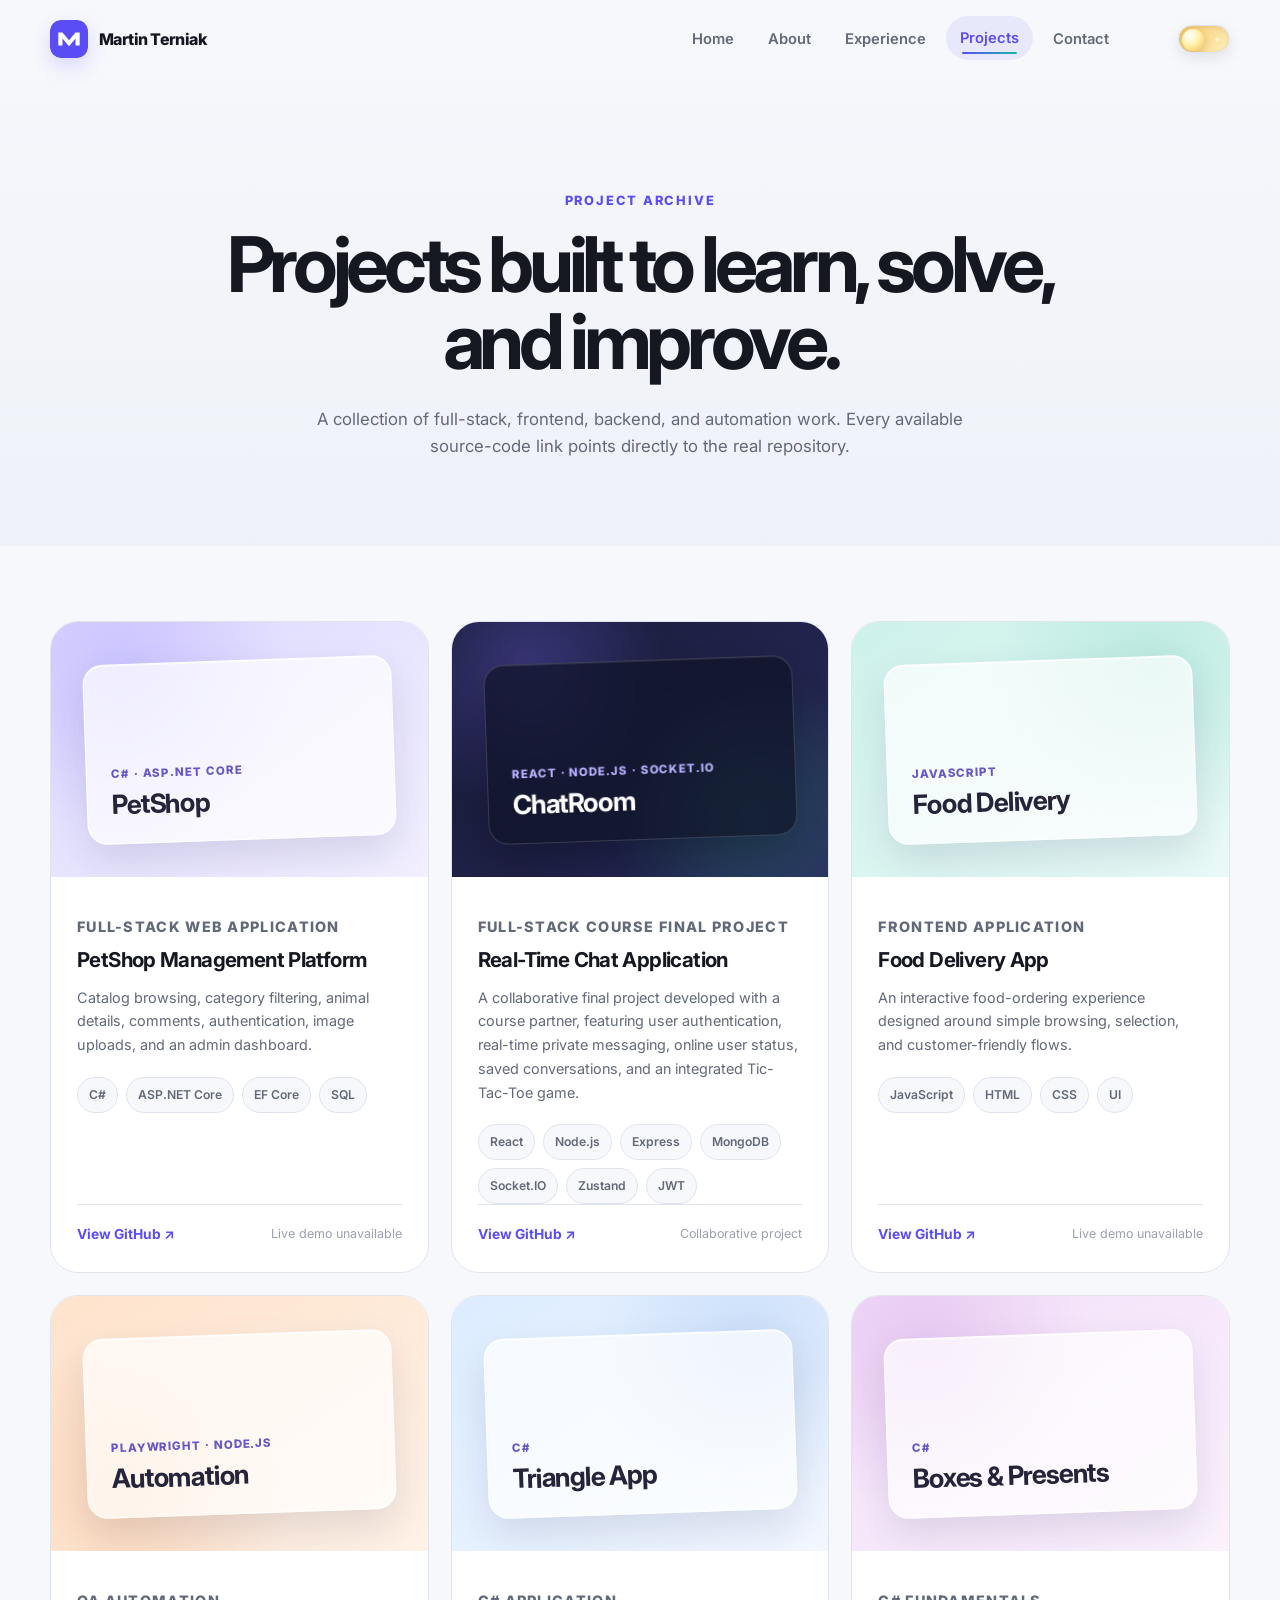
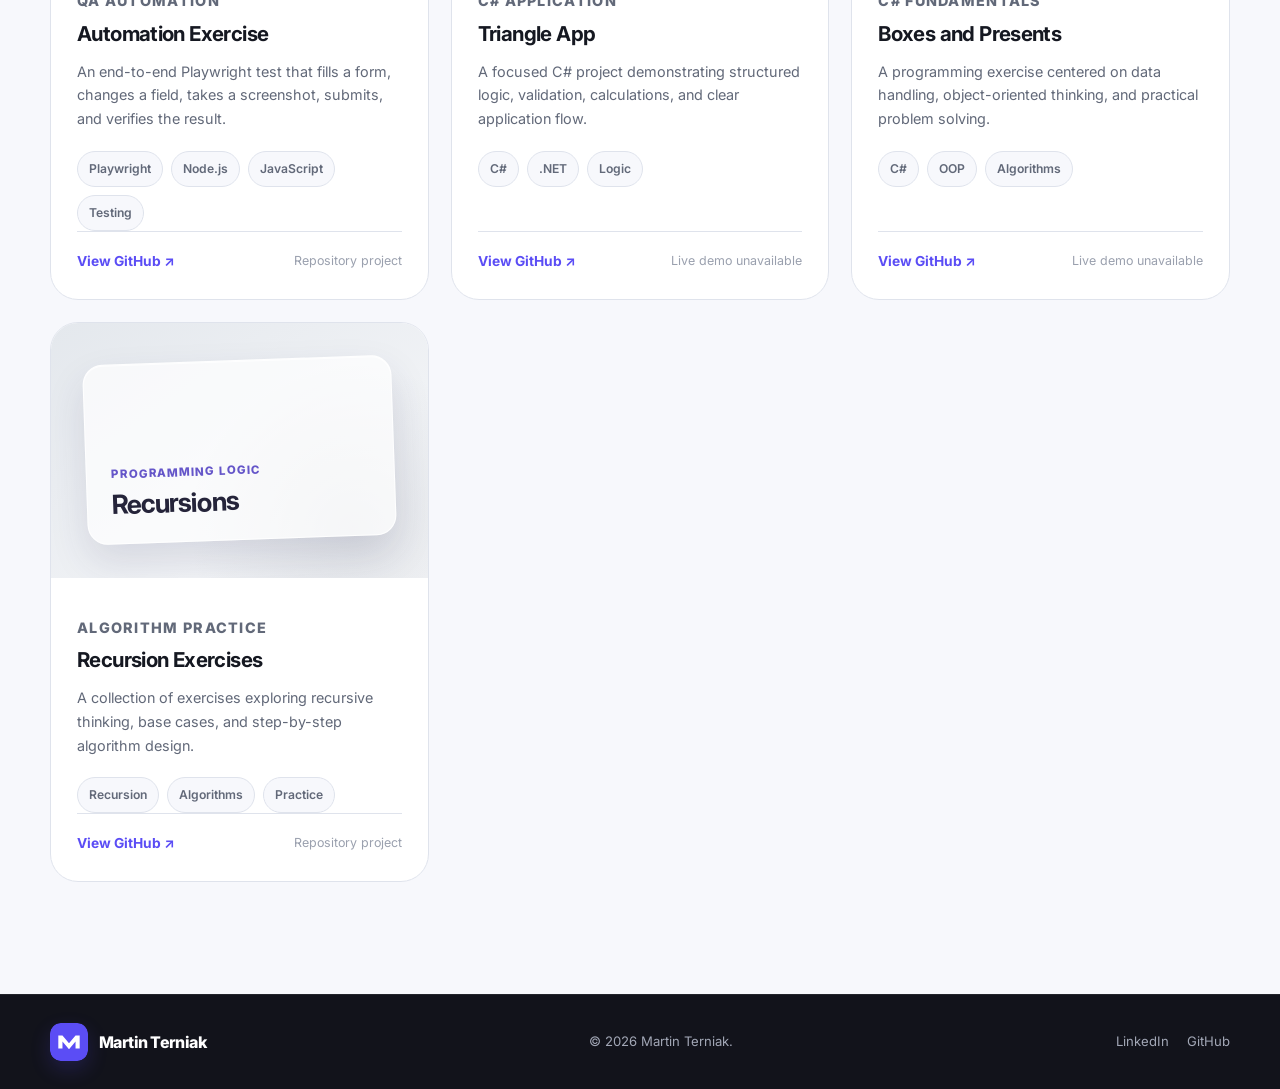
==== projects.html @ 88320755 "small changes in projects" ====
<!DOCTYPE html>
<html lang="en">
<head>
  <meta charset="UTF-8" />
  <meta name="viewport" content="width=device-width, initial-scale=1.0" />
  <meta name="description" content="Software development projects by Martin Terniak." />
  <title>Projects | Martin Terniak</title>
  <link rel="preconnect" href="https://fonts.googleapis.com">
  <link rel="preconnect" href="https://fonts.gstatic.com" crossorigin>
  <link href="https://fonts.googleapis.com/css2?family=Inter:wght@400;500;600;700;800&display=swap" rel="stylesheet">
  <link rel="icon" href="logo.svg" type="image/svg+xml">
  <link rel="stylesheet" href="style.css" />
</head>

<body>
  <div class="cursor-glow" aria-hidden="true"></div>
  <div class="cosmic-background" aria-hidden="true">
  <div class="stars stars-small"></div>
  <div class="stars stars-medium"></div>
  <div class="stars stars-large"></div>
  <div class="cosmic-orb cosmic-orb-one"></div>
  <div class="cosmic-orb cosmic-orb-two"></div>
</div>
 <header class="header">
  <nav class="navbar container" aria-label="Main navigation">

    <a href="index.html#home" class="brand">
      <img src="logo.svg" alt="" class="brand-mark">
      <span>Martin Terniak</span>
    </a>

    <ul class="nav-links">
      <li>
        <a href="index.html#home" class="nav-link">Home</a>
      </li>

      <li>
        <a href="index.html#about" class="nav-link">About</a>
      </li>

      <li>
        <a href="index.html#experience" class="nav-link">Experience</a>
      </li>

      <li>
        <a href="projects.html" class="nav-link active">Projects</a>
      </li>

      <li>
        <a href="index.html#contact" class="nav-link">Contact</a>
      </li>
    </ul>

    <button
      class="theme-toggle"
      id="theme-toggle"
      type="button"
      aria-label="Switch color theme"
      aria-pressed="false"
    >
      <span class="theme-toggle-track">
        <span class="theme-icon sun-icon">☀</span>
        <span class="theme-icon moon-icon">✦</span>
        <span class="theme-toggle-orb"></span>
      </span>
    </button>

    <button
      class="menu-toggle"
      type="button"
      aria-label="Open navigation menu"
      aria-expanded="false"
    >
      <span></span>
      <span></span>
      <span></span>
    </button>

  </nav>
</header>

  <main>
    <section class="projects-hero section">
      <div class="container reveal">
        <p class="eyebrow">Project Archive</p>
        <h1>Projects built to learn, solve, and improve.</h1>
        <p>
          A collection of full-stack, frontend, backend, and automation work.
          Every available source-code link points directly to the real repository.
        </p>
      </div>
    </section>

    <section class="projects-page section">
      <div class="container">
        <div class="projects-grid archive-grid">
          <article class="project-card reveal">
            <div class="project-visual project-one"><div class="project-placeholder"><span>C# · ASP.NET Core</span><strong>PetShop</strong></div></div>
            <div class="project-content">
              <p class="project-type">Full-Stack Web Application</p>
              <h2>PetShop Management Platform</h2>
              <p>Catalog browsing, category filtering, animal details, comments, authentication, image uploads, and an admin dashboard.</p>
              <div class="tags"><span>C#</span><span>ASP.NET Core</span><span>EF Core</span><span>SQL</span></div>
              <div class="project-links"><a href="https://github.com/mt363636/PetShopProject" target="_blank" rel="noopener noreferrer">View GitHub ↗</a><span class="disabled-link">Live demo unavailable</span></div>
            </div>
          </article>
          <article class="project-card reveal">
  <div class="project-visual project-chat">
    <div class="project-placeholder">
      <span>React · Node.js · Socket.IO</span>
      <strong>ChatRoom</strong>
    </div>
  </div>

  <div class="project-content">
    <p class="project-type">Full-Stack Course Final Project</p>

    <h2>Real-Time Chat Application</h2>

    <p>
      A collaborative final project developed with a course partner, featuring
      user authentication, real-time private messaging, online user status,
      saved conversations, and an integrated Tic-Tac-Toe game.
    </p>

    <div class="tags">
      <span>React</span>
      <span>Node.js</span>
      <span>Express</span>
      <span>MongoDB</span>
      <span>Socket.IO</span>
      <span>Zustand</span>
      <span>JWT</span>
    </div>

    <div class="project-links">
      <a
        href="https://github.com/RoeezLevi/chatRoom"
        target="_blank"
        rel="noopener noreferrer"
      >
        View GitHub ↗
      </a>

      <span class="disabled-link">Collaborative project</span>
    </div>
  </div>
</article>

          <article class="project-card reveal">
            <div class="project-visual project-two"><div class="project-placeholder"><span>JavaScript</span><strong>Food Delivery</strong></div></div>
            <div class="project-content">
              <p class="project-type">Frontend Application</p>
              <h2>Food Delivery App</h2>
              <p>An interactive food-ordering experience designed around simple browsing, selection, and customer-friendly flows.</p>
              <div class="tags"><span>JavaScript</span><span>HTML</span><span>CSS</span><span>UI</span></div>
              <div class="project-links"><a href="https://github.com/mt363636/Food-Delievery-App" target="_blank" rel="noopener noreferrer">View GitHub ↗</a><span class="disabled-link">Live demo unavailable</span></div>
            </div>
          </article>

          <article class="project-card reveal">
            <div class="project-visual project-three"><div class="project-placeholder"><span>Playwright · Node.js</span><strong>Automation</strong></div></div>
            <div class="project-content">
              <p class="project-type">QA Automation</p>
              <h2>Automation Exercise</h2>
              <p>An end-to-end Playwright test that fills a form, changes a field, takes a screenshot, submits, and verifies the result.</p>
              <div class="tags"><span>Playwright</span><span>Node.js</span><span>JavaScript</span><span>Testing</span></div>
              <div class="project-links"><a href="https://github.com/mt363636/Automation-Exercise" target="_blank" rel="noopener noreferrer">View GitHub ↗</a><span class="disabled-link">Repository project</span></div>
            </div>
          </article>

          <article class="project-card reveal">
            <div class="project-visual project-four"><div class="project-placeholder"><span>C#</span><strong>Triangle App</strong></div></div>
            <div class="project-content">
              <p class="project-type">C# Application</p>
              <h2>Triangle App</h2>
              <p>A focused C# project demonstrating structured logic, validation, calculations, and clear application flow.</p>
              <div class="tags"><span>C#</span><span>.NET</span><span>Logic</span></div>
              <div class="project-links"><a href="https://github.com/mt363636/TriangleApp" target="_blank" rel="noopener noreferrer">View GitHub ↗</a><span class="disabled-link">Live demo unavailable</span></div>
            </div>
          </article>

          <article class="project-card reveal">
            <div class="project-visual project-five"><div class="project-placeholder"><span>C#</span><strong>Boxes & Presents</strong></div></div>
            <div class="project-content">
              <p class="project-type">C# Fundamentals</p>
              <h2>Boxes and Presents</h2>
              <p>A programming exercise centered on data handling, object-oriented thinking, and practical problem solving.</p>
              <div class="tags"><span>C#</span><span>OOP</span><span>Algorithms</span></div>
              <div class="project-links"><a href="https://github.com/mt363636/BoxesAndPresentsProject" target="_blank" rel="noopener noreferrer">View GitHub ↗</a><span class="disabled-link">Live demo unavailable</span></div>
            </div>
          </article>

          <article class="project-card reveal">
            <div class="project-visual project-six"><div class="project-placeholder"><span>Programming Logic</span><strong>Recursions</strong></div></div>
            <div class="project-content">
              <p class="project-type">Algorithm Practice</p>
              <h2>Recursion Exercises</h2>
              <p>A collection of exercises exploring recursive thinking, base cases, and step-by-step algorithm design.</p>
              <div class="tags"><span>Recursion</span><span>Algorithms</span><span>Practice</span></div>
              <div class="project-links"><a href="https://github.com/mt363636/recursions" target="_blank" rel="noopener noreferrer">View GitHub ↗</a><span class="disabled-link">Repository project</span></div>
            </div>
          </article>
        </div>
      </div>
    </section>
  </main>

  <footer class="footer">
    <div class="container footer-content">
      <a href="index.html" class="brand footer-brand"><img src="logo.svg" alt="" class="brand-mark"><span>Martin Terniak</span></a>
      <p>© <span id="year"></span> Martin Terniak.</p>
      <div class="footer-social">
        <a href="https://www.linkedin.com/in/martin-terniak-32437826b" target="_blank" rel="noopener noreferrer">LinkedIn</a>
        <a href="https://github.com/mt363636" target="_blank" rel="noopener noreferrer">GitHub</a>
      </div>
    </div>
  </footer>
  <script src="script.js"></script>
</body>
</html>
---- style.css ----
:root {
  --bg: #f7f8fc;
  --surface: #ffffff;
  --surface-soft: #eef1f8;
  --text: #151821;
  --muted: #626979;
  --border: #dfe3ec;
  --primary: #5b4df5;
  --primary-dark: #4638dc;
  --accent: #16b8a6;
  --dark: #191b26;
  --shadow: 0 24px 70px rgba(39,43,67,.12);
  --radius-lg: 28px;
  --radius-md: 18px;
  --container: 1180px;
}
*{margin:0;padding:0;box-sizing:border-box}
html{scroll-behavior:smooth;scroll-padding-top:84px}
body{font-family:"Inter",sans-serif;background:var(--bg);color:var(--text);line-height:1.65;overflow-x:hidden}
body.menu-open{overflow:hidden}
a{color:inherit;text-decoration:none}
button,input,textarea{font:inherit} button{cursor:pointer}
img{display:block;max-width:100%}
.container{width:min(calc(100% - 40px),var(--container));margin-inline:auto}
.section{padding:112px 0}
.header{position:fixed;inset:0 0 auto;z-index:1000;background:rgba(247,248,252,.84);border-bottom:1px solid transparent;backdrop-filter:blur(18px);transition:.3s}
.header.scrolled{border-color:rgba(223,227,236,.9);box-shadow:0 8px 30px rgba(37,42,64,.06)}
.navbar {
  height: 78px;
  display: flex;
  align-items: center;
  justify-content: flex-start;
}
.brand{display:inline-flex;align-items:center;gap:11px;font-weight:800;letter-spacing:-.035em}
.brand-mark{width:38px;height:38px;border-radius:11px;box-shadow:0 8px 20px rgba(91,77,245,.2)}
.nav-links {
  display: flex;
  align-items: center;
  gap: 6px;
  margin-left: auto;
  list-style: none;
}
.nav-link{display:inline-flex;padding:10px 14px;color:var(--muted);font-size:.92rem;font-weight:600;border-radius:999px;transition:.25s}
.nav-link:hover,.nav-link.active{color:var(--primary);background:rgba(91,77,245,.09)}
.menu-toggle{display:none;width:44px;height:44px;border:0;background:transparent;align-items:center;justify-content:center;flex-direction:column;gap:5px}
.menu-toggle span{width:23px;height:2px;background:var(--text);transition:.3s}
.hero{min-height:100vh;padding-top:165px;display:flex;align-items:center;position:relative;isolation:isolate}
.hero-grid{display:grid;grid-template-columns:1.05fr .95fr;align-items:center;gap:85px}
.hero-glow{position:absolute;border-radius:50%;z-index:-1;opacity:.7}
.hero-glow-one{width:560px;height:560px;background:radial-gradient(circle,rgba(91,77,245,.19),transparent 68%);top:2%;right:2%}
.hero-glow-two{width:430px;height:430px;background:radial-gradient(circle,rgba(22,184,166,.13),transparent 67%);bottom:0;left:-8%}
.eyebrow{color:var(--primary);font-size:.8rem;font-weight:800;letter-spacing:.14em;text-transform:uppercase;margin-bottom:16px}
.hero h1,.projects-hero h1{font-size:clamp(3.2rem,6.5vw,6rem);line-height:1;letter-spacing:-.07em}
.hero-description{max-width:650px;margin-top:27px;color:var(--muted);font-size:1.12rem}
.hero-actions{display:flex;flex-wrap:wrap;gap:14px;margin-top:36px}
.btn{min-height:52px;padding:0 24px;display:inline-flex;align-items:center;justify-content:center;border-radius:999px;font-size:.95rem;font-weight:700;border:1px solid transparent;transition:.25s}
.btn-primary{color:#fff;background:var(--primary);box-shadow:0 12px 28px rgba(91,77,245,.24)}
.btn-primary:hover{background:var(--primary-dark);transform:translateY(-2px)}
.btn-secondary{background:var(--surface);border-color:var(--border)}
.btn-secondary:hover{border-color:var(--primary);color:var(--primary);transform:translateY(-2px)}
.social-row{display:flex;gap:24px;margin-top:30px}
.social-row a{color:var(--muted);font-size:.9rem;font-weight:700}
.social-row a:hover{color:var(--primary)}
.hero-visual{min-height:570px;position:relative;display:grid;place-items:center}
.portrait-frame{width:min(100%,500px);padding:15px;background:rgba(255,255,255,.9);border:1px solid rgba(255,255,255,.95);border-radius:26px;box-shadow:var(--shadow);transform:rotate(1.5deg);position:relative}
.portrait-frame{
    transition:.35s ease;
}

.portrait-frame:hover{
    transform:rotate(1deg) scale(1.03);
}
.portrait-frame::before{
    content:"";
    position:absolute;
    inset:-15px;
    background:linear-gradient(135deg,#5b4df5,#16b8a6);
    filter:blur(40px);
    opacity:.35;
    z-index:-1;
}
.portrait-frame>img{width:100%;aspect-ratio:1/1.08;object-fit:cover;border-radius:28px;background:linear-gradient(145deg,#dcd8ff,#c8f0eb)}
.portrait-badge{position:absolute;left:50%;bottom:-19px;transform:translateX(-50%);white-space:nowrap;padding:11px 16px;background:#fff;border:1px solid var(--border);border-radius:999px;box-shadow:0 12px 30px rgba(39,43,67,.12);font-size:.78rem;font-weight:700}
.portrait-badge span{display:inline-block;width:8px;height:8px;margin-right:7px;border-radius:50%;background:var(--accent);box-shadow:0 0 0 5px rgba(22,184,166,.12)}
.floating-card{position:absolute;padding:14px 16px;background:rgba(255,255,255,.95);border:1px solid rgba(223,227,236,.9);border-radius:16px;box-shadow:0 14px 36px rgba(39,43,67,.12)}
.card-code{top:8%;left:-2%;font-size:.72rem}.card-code code{display:block;margin-top:9px;color:var(--primary);font-weight:700}
.code-dot{display:inline-block;width:8px;height:8px;border-radius:50%;margin-right:3px}.red{background:#ff6b6b}.yellow{background:#ffc857}.green{background:#40c98f}
.card-stat{right:-2%;bottom:13%;display:flex;flex-direction:column}.card-stat strong{font-size:1rem}.card-stat span{color:var(--muted);font-size:.75rem}
.section-heading{max-width:760px;margin-bottom:56px}
.section-heading h2,.contact-copy h2{font-size:clamp(2.3rem,4vw,3.8rem);line-height:1.08;letter-spacing:-.055em}
.heading-row{max-width:none;display:flex;align-items:end;justify-content:space-between;gap:30px}
.about{background:var(--surface)}
.about-grid{display:grid;grid-template-columns:.86fr 1.14fr;gap:76px;align-items:start}
.about-intro p{color:var(--muted);margin-bottom:18px}.about-intro .lead{font-size:1.2rem;color:var(--text);font-weight:500}
.about-facts{display:grid;gap:14px}
.fact-card{display:grid;grid-template-columns:48px 1fr;gap:18px;padding:24px;background:var(--bg);border:1px solid var(--border);border-radius:var(--radius-md);transition:.25s}
.fact-card:hover{transform:translateY(-4px);border-color:rgba(91,77,245,.35);box-shadow:0 16px 36px rgba(39,43,67,.07)}
.fact-number{width:42px;height:42px;display:grid;place-items:center;color:var(--primary);background:rgba(91,77,245,.1);border-radius:12px;font-size:.75rem;font-weight:800}
.fact-card h3{margin-bottom:5px}.fact-card p{color:var(--muted);font-size:.9rem}
.experience{background:var(--surface-soft)}
.experience-card{display:grid;grid-template-columns:.85fr 1.15fr;gap:60px;padding:38px;background:var(--surface);border:1px solid var(--border);border-radius:var(--radius-lg);box-shadow:0 18px 55px rgba(39,43,67,.07)}
.experience-company{display:flex;gap:18px;align-items:center}.company-logo{width:76px;height:76px;display:grid;place-items:center;color:#fff;background:#e2231a;border-radius:20px;font-size:1.8rem;font-weight:800}
.experience-label{color:var(--primary);font-size:.72rem;font-weight:800;text-transform:uppercase;letter-spacing:.1em}
.experience-company h3{font-size:1.3rem}.experience-company div p:last-child,.experience-copy p{color:var(--muted)}
.experience-tags,.tags{display:flex;flex-wrap:wrap;gap:8px;margin-top:20px}
.experience-tags span,.tags span{padding:7px 11px;border:1px solid var(--border);border-radius:999px;background:var(--bg);color:var(--muted);font-size:.76rem;font-weight:600}
.projects{background:var(--bg)}
.text-link{display:inline-flex;gap:8px;color:var(--primary);font-weight:700}.text-link span{transition:.2s}.text-link:hover span{transform:translateX(4px)}
.projects-grid{display:grid;grid-template-columns:repeat(3,1fr);gap:22px}
.project-card{overflow:hidden;background:var(--surface);border:1px solid var(--border);border-radius:var(--radius-lg);transition:.3s}
.project-card:hover{transform:translateY(-7px);box-shadow:var(--shadow)}
.project-visual{min-height:255px;padding:34px;display:grid;place-items:center;overflow:hidden}
.project-one {
  background:
    radial-gradient(circle at 20% 20%, rgba(124, 108, 255, 0.22), transparent 45%),
    linear-gradient(145deg, #dcd8ff, #f2f0ff);
}

.project-two {
  background:
    radial-gradient(circle at 80% 20%, rgba(41, 180, 150, 0.18), transparent 45%),
    linear-gradient(145deg, #cef1eb, #e8faf7);
}

.project-three {
  background:
    radial-gradient(circle at 20% 80%, rgba(244, 147, 73, 0.2), transparent 45%),
    linear-gradient(145deg, #fee3cc, #fff2e7);
}

.project-four {
  background:
    radial-gradient(circle at 80% 20%, rgba(77, 137, 220, 0.18), transparent 45%),
    linear-gradient(145deg, #dcecff, #f2f7ff);
}

.project-five {
  background:
    radial-gradient(circle at 20% 20%, rgba(177, 87, 201, 0.18), transparent 45%),
    linear-gradient(145deg, #f2dff9, #fbf2fd);
}

.project-six {
  background:
    radial-gradient(circle at 80% 80%, rgba(100, 110, 125, 0.14), transparent 45%),
    linear-gradient(145deg, #e4e8ed, #f7f8fa);
}
.project-placeholder {
  width: 100%;
  min-height: 180px;
  display: flex;
  flex-direction: column;
  justify-content: flex-end;
  gap: 6px;
  padding: 24px;

  border: 1px solid rgba(255, 255, 255, 0.85);
  border-radius: 20px;
  background: rgba(255, 255, 255, 0.7);
  box-shadow:
    0 18px 38px rgba(50, 46, 90, 0.13),
    inset 0 1px 0 rgba(255, 255, 255, 0.8);

  transform: rotate(-2deg);
  transition:
    transform 0.35s ease,
    box-shadow 0.35s ease;
}

.project-card:hover .project-placeholder {
  transform: rotate(0) scale(1.02);
  box-shadow:
    0 24px 45px rgba(50, 46, 90, 0.18),
    inset 0 1px 0 rgba(255, 255, 255, 0.9);
}

.project-placeholder span {
  color: #6556c9;
  font-size: 0.72rem;
  font-weight: 800;
  text-transform: uppercase;
  letter-spacing: 0.08em;
}

.project-placeholder strong {
  color: #25243a;
  font-size: 1.65rem;
  line-height: 1.1;
  letter-spacing: -0.045em;
}

.project-chat .project-placeholder {
  background: rgba(14, 18, 38, 0.72);
  border-color: rgba(255, 255, 255, 0.16);
  box-shadow:
    0 20px 45px rgba(4, 6, 18, 0.35),
    inset 0 1px 0 rgba(255, 255, 255, 0.08);
  backdrop-filter: blur(12px);
}

.project-chat .project-placeholder span {
  color: #b9b2ff;
}

.project-chat .project-placeholder strong {
  color: #ffffff;
}
.project-content{padding:26px}.project-type{color:var(--primary);font-size:.74rem;font-weight:800;text-transform:uppercase;letter-spacing:.09em;margin-bottom:8px}
.project-content h3,.project-content h2{font-size:1.28rem;line-height:1.3;letter-spacing:-.03em}.project-content>p{color:var(--muted);font-size:.9rem;margin-top:12px}
.project-links{display:flex;align-items:center;justify-content:space-between;gap:14px;margin-top:22px;padding-top:18px;border-top:1px solid var(--border)}
.project-links a{color:var(--primary);font-size:.86rem;font-weight:700}.disabled-link{color:#9aa0ae;font-size:.78rem}
.project-chat {
  background:
    radial-gradient(circle at 20% 20%, rgba(124, 108, 255, 0.32), transparent 38%),
    radial-gradient(circle at 80% 75%, rgba(54, 211, 153, 0.22), transparent 40%),
    linear-gradient(135deg, #171b36, #28295c);
}
.contact{background:var(--dark);color:#fff}
.contact-grid{display:grid;grid-template-columns:.85fr 1.15fr;gap:80px;align-items:start}.contact-copy>p{color:#afb4c5;margin-top:18px}
.contact-details{display:grid;gap:14px;margin-top:40px}.contact-details a{display:flex;flex-direction:column;font-weight:600}.contact-details a span{color:#858b9d;font-size:.72rem;font-weight:700;text-transform:uppercase;letter-spacing:.1em}.contact-details a:hover{color:#9d95ff}
.contact-form{padding:34px;border:1px solid rgba(255,255,255,.1);border-radius:var(--radius-lg);background:rgba(255,255,255,.055)}
.form-row{display:grid;grid-template-columns:1fr 1fr;gap:16px}.form-group{margin-bottom:18px}.form-group label{display:block;margin-bottom:8px;color:#d5d8e2;font-size:.82rem;font-weight:700}
.form-group input,.form-group textarea{width:100%;color:#fff;background:rgba(255,255,255,.06);border:1px solid rgba(255,255,255,.12);border-radius:12px;outline:none;transition:.2s}
.form-group input{height:50px;padding:0 15px}.form-group textarea{resize:vertical;min-height:145px;padding:14px 15px}.form-group input::placeholder,.form-group textarea::placeholder{color:#7e8496}
.form-group input:focus,.form-group textarea:focus{border-color:#8b82ff;box-shadow:0 0 0 4px rgba(139,130,255,.12)}.submit-btn{width:100%}.form-status{min-height:24px;color:#74ddcf;text-align:center;font-size:.86rem;margin-top:12px}
.footer{padding:28px 0;background:#12131b;color:#a2a7b6;border-top:1px solid rgba(255,255,255,.07)}.footer-content{display:flex;align-items:center;justify-content:space-between;gap:20px}.footer-brand{color:#fff}.footer-social{display:flex;gap:18px}.footer-social a:hover{color:#fff}.footer p,.footer-social{font-size:.82rem}
.projects-hero{padding-top:190px;padding-bottom:85px;background:linear-gradient(180deg,#f7f8fc,#eef1f8)}.projects-hero .container{max-width:930px;text-align:center}.projects-hero h1{font-size:clamp(3rem,6vw,5.4rem)}.projects-hero p:last-child{max-width:680px;margin:25px auto 0;color:var(--muted);font-size:1.05rem}
.projects-page{padding-top:75px}.archive-grid .project-card{display:flex;flex-direction:column}.archive-grid .project-content{display:flex;flex:1;flex-direction:column}.archive-grid .project-links{margin-top:auto}
.reveal{opacity:0;transform:translateY(24px);transition:opacity .7s,transform .7s}.reveal.visible{opacity:1;transform:translateY(0)}
@media(max-width:1000px){.hero-grid,.about-grid,.contact-grid,.experience-card{grid-template-columns:1fr}.hero-grid{gap:35px}.hero-content{text-align:center}.hero-description{margin-inline:auto}.hero-actions,.social-row{justify-content:center}.hero-visual{min-height:530px}.about-grid,.contact-grid,.experience-card{gap:42px}.projects-grid{grid-template-columns:repeat(2,1fr)}}
@media(max-width:760px){.section{padding:84px 0}.menu-toggle{display:flex}.nav-links{position:fixed;inset:78px 0 auto;height:calc(100vh - 78px);padding:28px 20px;background:rgba(247,248,252,.98);flex-direction:column;align-items:stretch;transform:translateX(100%);transition:.3s}.nav-links.open{transform:translateX(0)}.nav-link{justify-content:center;padding:14px}.menu-toggle.active span:nth-child(1){transform:translateY(7px) rotate(45deg)}.menu-toggle.active span:nth-child(2){opacity:0}.menu-toggle.active span:nth-child(3){transform:translateY(-7px) rotate(-45deg)}.hero{padding-top:135px}.hero h1{font-size:clamp(2.8rem,13vw,4.6rem)}.hero-visual{min-height:460px}.portrait-frame{width:min(86%,360px)}.card-code{left:-8px}.card-stat{right:-8px}.projects-grid,.form-row{grid-template-columns:1fr}.heading-row{align-items:flex-start;flex-direction:column}.experience-card{padding:26px}.footer-content{flex-direction:column;text-align:center}.projects-hero{padding-top:150px}.brand>span{font-size:.92rem}}
@media(max-width:480px){.container{width:min(calc(100% - 28px),var(--container))}.hero-actions{flex-direction:column}.hero-actions .btn{width:100%}.hero-visual{min-height:420px}.floating-card{transform:scale(.84)}.card-code{left:-24px}.card-stat{right:-20px}.contact-form{padding:24px 18px}.experience-company{align-items:flex-start}.company-logo{width:62px;height:62px}.project-visual{min-height:225px}}
@media(prefers-reduced-motion:reduce){html{scroll-behavior:auto}*,*::before,*::after{animation-duration:.01ms!important;animation-iteration-count:1!important;transition-duration:.01ms!important}.reveal{opacity:1;transform:none}}

/* =========================================================
   CLEAN LIGHT / COSMIC THEME SYSTEM
   Keeps the original light theme as default.
   Dark styling is enabled only with body.cosmic-theme.
========================================================= */

body,
.header,
.nav-links,
.about,
.projects,
.experience,
.contact,
.footer,
.project-card,
.fact-card,
.experience-card,
.contact-form,
.portrait-frame,
.portrait-badge,
.floating-card,
.btn-secondary,
.experience-tags span,
.tags span,
input,
textarea,
section {
  transition:
    background-color 0.85s cubic-bezier(0.22, 1, 0.36, 1),
    background 0.85s cubic-bezier(0.22, 1, 0.36, 1),
    color 0.65s ease,
    border-color 0.65s ease,
    box-shadow 0.85s ease,
    opacity 0.65s ease;
}

body.cosmic-theme {
  --bg: #070913;
  --surface: #0e1222;
  --surface-soft: #13182b;
  --text: #f5f7ff;
  --muted: #a6aec8;
  --border: rgba(255, 255, 255, 0.1);
  --primary: #7c6cff;
  --primary-dark: #5c4ee8;
  --accent: #29e0d0;
  --dark: #05060d;
  --shadow:
    0 30px 80px rgba(0, 0, 0, 0.45),
    0 0 45px rgba(124, 108, 255, 0.1);

  background:
    radial-gradient(circle at 15% 20%, rgba(124, 108, 255, 0.14), transparent 32%),
    radial-gradient(circle at 85% 70%, rgba(41, 224, 208, 0.09), transparent 30%),
    #070913;
}

body.cosmic-theme .header {
  background: rgba(7, 9, 19, 0.76);
}

body.cosmic-theme .header.scrolled {
  border-color: rgba(255, 255, 255, 0.08);
  box-shadow: 0 12px 40px rgba(0, 0, 0, 0.28);
}

body.cosmic-theme .about,
body.cosmic-theme .projects,
body.cosmic-theme .experience,
body.cosmic-theme .projects-page {
  background: transparent;
}

body.cosmic-theme .projects-hero {
  background:
    radial-gradient(circle at 50% 0%, rgba(124, 108, 255, 0.15), transparent 55%),
    linear-gradient(180deg, #0c1020, #070913);
}

body.cosmic-theme .skill-card,
body.cosmic-theme .fact-card,
body.cosmic-theme .project-card,
body.cosmic-theme .experience-card,
body.cosmic-theme .contact-form {
  background: rgba(14, 18, 34, 0.82);
  border-color: rgba(255, 255, 255, 0.09);
  backdrop-filter: blur(16px);
}

body.cosmic-theme .project-content p,
body.cosmic-theme .about-intro p,
body.cosmic-theme .fact-card p,
body.cosmic-theme .experience-copy p,
body.cosmic-theme .experience-company div p:last-child,
body.cosmic-theme .section-heading p,
body.cosmic-theme .hero-description,
body.cosmic-theme .projects-hero p:last-child {
  color: var(--muted);
}

body.cosmic-theme .btn-secondary {
  color: var(--text);
  background: rgba(255, 255, 255, 0.05);
  border-color: rgba(255, 255, 255, 0.13);
}

body.cosmic-theme .btn-secondary:hover {
  background: rgba(124, 108, 255, 0.12);
}

body.cosmic-theme .hero-glow-one {
  background: radial-gradient(circle, rgba(124, 108, 255, 0.32), transparent 66%);
}

body.cosmic-theme .hero-glow-two {
  background: radial-gradient(circle, rgba(41, 224, 208, 0.18), transparent 68%);
}

body.cosmic-theme .portrait-frame {
  background: rgba(14, 18, 34, 0.86);
  border-color: rgba(255, 255, 255, 0.14);
  box-shadow:
    0 30px 80px rgba(0, 0, 0, 0.45),
    0 0 70px rgba(124, 108, 255, 0.18);
}

body.cosmic-theme .portrait-frame::before {
  background: linear-gradient(135deg, #7c6cff, #29e0d0);
  opacity: 0.5;
}

body.cosmic-theme .portrait-badge,
body.cosmic-theme .floating-card {
  color: var(--text);
  background: rgba(14, 18, 34, 0.9);
  border-color: rgba(255, 255, 255, 0.1);
}

body.cosmic-theme .experience-tags span,
body.cosmic-theme .tags span {
  background: rgba(255, 255, 255, 0.04);
  border-color: rgba(255, 255, 255, 0.1);
}

body.cosmic-theme .footer {
  background: #03040a;
}

/* =========================
   THEME TOGGLE
========================= */

.theme-toggle {
  width: 72px;
  height: 38px;
  padding: 0;
  margin-left: 18px;
margin-right: 0;
  border: 0;
  border-radius: 999px;
  background: transparent;
  flex: 0 0 auto;
}

.theme-toggle-track {
  position: relative;
  width: 100%;
  height: 100%;
  display: block;
  overflow: hidden;
  border: 1px solid var(--border);
  border-radius: 999px;
  background: linear-gradient(135deg, #f6c86b, #fef0bd);
  box-shadow:
    inset 0 2px 8px rgba(0, 0, 0, 0.08),
    0 8px 22px rgba(39, 43, 67, 0.12);
  transition:
    background 0.8s cubic-bezier(0.22, 1, 0.36, 1),
    border-color 0.8s ease,
    box-shadow 0.8s ease,
    transform 0.4s ease;
}

.theme-toggle:hover .theme-toggle-track {
  transform: scale(1.04);
}

.theme-toggle:focus-visible {
  outline: 3px solid rgba(91, 77, 245, 0.28);
  outline-offset: 4px;
}

.theme-toggle-orb {
  position: absolute;
  z-index: 3;
  top: 4px;
  left: 4px;
  width: 28px;
  height: 28px;
  border-radius: 50%;
  background: radial-gradient(circle at 35% 30%, #ffffff, #fff0a9 48%, #f4bc4f);
  box-shadow:
    0 5px 15px rgba(144, 101, 19, 0.34),
    0 0 16px rgba(255, 220, 120, 0.7);
  transition:
    transform 0.9s cubic-bezier(0.16, 1, 0.3, 1),
    background 0.8s ease,
    box-shadow 0.8s ease;
}

.theme-icon {
  position: absolute;
  z-index: 2;
  top: 50%;
  transform: translateY(-50%);
  font-size: 13px;
  line-height: 1;
  transition:
    opacity 0.5s ease,
    transform 0.8s ease;
}

.sun-icon {
  left: 11px;
  color: #6e4b00;
  opacity: 0;
}

.moon-icon {
  right: 11px;
  color: #ffffff;
  opacity: 0.55;
}

body.cosmic-theme .theme-toggle-track {
  background:
    radial-gradient(circle at 75% 20%, rgba(124, 108, 255, 0.65), transparent 38%),
    linear-gradient(135deg, #080b18, #171c39);
  border-color: rgba(151, 139, 255, 0.4);
  box-shadow:
    inset 0 2px 10px rgba(0, 0, 0, 0.45),
    0 0 25px rgba(124, 108, 255, 0.22);
}

body.cosmic-theme .theme-toggle-orb {
  transform: translateX(34px) rotate(360deg);
  background: radial-gradient(circle at 35% 30%, #f8f7ff, #b6b0ff 46%, #6658e8);
  box-shadow:
    0 5px 17px rgba(0, 0, 0, 0.42),
    0 0 20px rgba(124, 108, 255, 0.85);
}

body.cosmic-theme .sun-icon {
  opacity: 0.45;
  transform: translateY(-50%) rotate(-180deg);
}

body.cosmic-theme .moon-icon {
  opacity: 1;
  transform: translateY(-50%) rotate(180deg);
}

/* =========================
   COSMIC BACKGROUND
========================= */

.cosmic-background {
  position: fixed;
  inset: 0;
  z-index: -10;
  pointer-events: none;
  overflow: hidden;
  opacity: 0;
  transition: opacity 0.8s ease;
  background:
    radial-gradient(circle at 30% 20%, rgba(124, 108, 255, 0.08), transparent 35%),
    radial-gradient(circle at 80% 80%, rgba(41, 224, 208, 0.06), transparent 32%);
}

body.cosmic-theme .cosmic-background {
  opacity: 1;
}

.stars {
  position: absolute;
  inset: -50%;
  background-repeat: repeat;
  animation: starsMove linear infinite;
}

.stars-small {
  background-image: radial-gradient(circle, rgba(255, 255, 255, 0.9) 1px, transparent 1.4px);
  background-size: 65px 65px;
  opacity: 0.3;
  animation-duration: 110s;
}

.stars-medium {
  background-image: radial-gradient(circle, rgba(151, 139, 255, 0.8) 1.4px, transparent 1.8px);
  background-size: 125px 125px;
  opacity: 0.22;
  animation-duration: 160s;
}

.stars-large {
  background-image: radial-gradient(circle, rgba(41, 224, 208, 0.75) 2px, transparent 2.5px);
  background-size: 210px 210px;
  opacity: 0.16;
  animation-duration: 220s;
}

@keyframes starsMove {
  from {
    transform: translate3d(0, 0, 0);
  }
  to {
    transform: translate3d(280px, 220px, 0);
  }
}

.cosmic-orb {
  position: absolute;
  border-radius: 50%;
  filter: blur(90px);
  opacity: 0.22;
  animation: orbFloat 12s ease-in-out infinite alternate;
}

.cosmic-orb-one {
  width: 420px;
  height: 420px;
  top: 8%;
  left: 5%;
  background: #6c5ce7;
}

.cosmic-orb-two {
  width: 360px;
  height: 360px;
  right: 4%;
  bottom: 6%;
  background: #00c9b7;
  animation-delay: -5s;
}

@keyframes orbFloat {
  from {
    transform: translate3d(-20px, -15px, 0) scale(0.96);
  }
  to {
    transform: translate3d(30px, 25px, 0) scale(1.08);
  }
}

/* =========================
   SPACE-FLIGHT TRANSITION
========================= */

.theme-flight {
  position: fixed;
  inset: 0;
  z-index: 99999;
  overflow: hidden;
  pointer-events: none;
  opacity: 0;
  visibility: hidden;
  background:
    radial-gradient(
      circle at center,
      rgba(124, 108, 255, 0.16),
      rgba(5, 6, 18, 0.97) 72%
    );
}

.theme-flight.active {
  visibility: visible;
  animation: flightOverlay 1.15s ease both;
}

.flight-stars {
  position: absolute;
  inset: -50%;
  background-image:
    radial-gradient(
      ellipse,
      rgba(255, 255, 255, 0.95) 0 1px,
      transparent 2px
    );
  background-size: 42px 42px;
  transform-origin: center;
}

.theme-flight.active .flight-stars {
  animation: warpStars 1.15s cubic-bezier(0.2, 0.8, 0.2, 1);
}

.flight-center {
  position: absolute;
  top: 50%;
  left: 50%;
  width: 20px;
  height: 20px;
  border-radius: 50%;
  transform: translate(-50%, -50%);
  background: #ffffff;
  box-shadow:
    0 0 50px #ffffff,
    0 0 110px #7c6cff,
    0 0 180px #29e0d0;
  opacity: 0;
}

.theme-flight.active .flight-center {
  animation: flightCenter 1.15s ease both;
}

@keyframes flightOverlay {
  0% { opacity: 0; }
  18% { opacity: 1; }
  72% { opacity: 1; }
  100% { opacity: 0; }
}

@keyframes warpStars {
  0% {
    transform: scale(0.35) rotate(0deg);
    filter: blur(0);
    opacity: 0;
  }
  22% {
    opacity: 0.8;
  }
  62% {
    transform: scale(2.8) rotate(12deg);
    filter: blur(1px);
    opacity: 1;
  }
  100% {
    transform: scale(6.5) rotate(22deg);
    filter: blur(4px);
    opacity: 0;
  }
}

@keyframes flightCenter {
  0% {
    opacity: 0;
    transform: translate(-50%, -50%) scale(0.1);
  }
  45% {
    opacity: 1;
  }
  75% {
    transform: translate(-50%, -50%) scale(18);
    opacity: 1;
  }
  100% {
    transform: translate(-50%, -50%) scale(35);
    opacity: 0;
  }
}

/* =========================
   COSMIC PROJECT HOVER
========================= */

.project-card {
  position: relative;
  isolation: isolate;
}

.project-card::before {
  content: "";
  position: absolute;
  width: 220px;
  height: 220px;
  left: var(--mouse-x, 50%);
  top: var(--mouse-y, 50%);
  transform: translate(-50%, -50%);
  border-radius: 50%;
  background:
    radial-gradient(
      circle,
      rgba(124, 108, 255, 0.32),
      rgba(41, 224, 208, 0.12) 38%,
      transparent 70%
    );
  filter: blur(20px);
  opacity: 0;
  z-index: -1;
  transition: opacity 0.3s ease;
  pointer-events: none;
}

body.cosmic-theme .project-card:hover::before {
  opacity: 1;
}

body.cosmic-theme .project-card:hover {
  border-color: rgba(124, 108, 255, 0.42);
  box-shadow:
    0 28px 70px rgba(0, 0, 0, 0.42),
    0 0 40px rgba(124, 108, 255, 0.14);
}

/* =========================
   CURSOR GLOW
========================= */

.cursor-glow {
  position: fixed;
  top: 0;
  left: 0;
  width: 260px;
  height: 260px;
  border-radius: 50%;
  pointer-events: none;
  z-index: 0;
  background:
    radial-gradient(
      circle,
      rgba(124, 108, 255, 0.13),
      rgba(41, 224, 208, 0.05) 40%,
      transparent 70%
    );
  transform: translate(-50%, -50%);
  filter: blur(12px);
  opacity: 0;
  transition: opacity 0.3s ease;
}

body.cosmic-theme:hover .cursor-glow {
  opacity: 1;
}

header,
main,
footer {
  position: relative;
  z-index: 1;
}

/* =========================
   MOBILE THEME FIXES
========================= */

@media (max-width: 760px) {
  body.cosmic-theme .nav-links {
    background: rgba(7, 9, 19, 0.98);
  }

  .theme-toggle {
    width: 64px;
    margin-left: auto;
    margin-right: 8px;
  }

  body.cosmic-theme .theme-toggle-orb {
    transform: translateX(26px) rotate(360deg);
  }
}

@media (hover: none) {
  .cursor-glow {
    display: none;
  }
}

@media (prefers-reduced-motion: reduce) {
  .stars,
  .cosmic-orb,
  .theme-flight.active,
  .theme-flight.active .flight-stars,
  .theme-flight.active .flight-center {
    animation: none !important;
  }
}
/* =========================================================
   POLISHED INTERACTIONS + COMPACT THEME SWITCH
   Additions placed at the end so they safely override earlier rules.
========================================================= */

:root {
  --ease-spring: cubic-bezier(.2,.8,.2,1);
  --ease-smooth: cubic-bezier(.22,1,.36,1);
}

/* Smoother overall interaction system */
.nav-link,
.btn,
.social-row a,
.text-link,
.project-card,
.project-placeholder,
.fact-card,
.experience-card,
.experience-tags span,
.tags span,
.contact-details a,
.footer-social a,
.portrait-frame,
.portrait-frame > img,
.portrait-badge,
.floating-card,
.brand-mark {
  transition-timing-function: var(--ease-smooth);
}

/* Header / navigation */
.brand {
  transition: transform .35s var(--ease-spring), color .3s ease;
}

.brand:hover {
  transform: translateY(-2px);
  color: var(--primary);
}

.brand-mark {
  transition: transform .45s var(--ease-spring), box-shadow .45s ease;
}

.brand:hover .brand-mark {
  transform: rotate(-7deg) scale(1.08);
  box-shadow: 0 12px 28px rgba(91,77,245,.3);
}

.nav-link {
  position: relative;
  overflow: hidden;
}

.nav-link::after {
  content: "";
  position: absolute;
  left: 16px;
  right: 16px;
  bottom: 6px;
  height: 2px;
  border-radius: 999px;
  background: linear-gradient(90deg, var(--primary), var(--accent));
  transform: scaleX(0);
  transform-origin: center;
  transition: transform .35s var(--ease-smooth);
}

.nav-link:hover::after,
.nav-link.active::after {
  transform: scaleX(1);
}

/* Buttons */
.btn {
  position: relative;
  overflow: hidden;
  isolation: isolate;
  transition:
    transform .35s var(--ease-spring),
    box-shadow .35s ease,
    border-color .35s ease,
    background .35s ease,
    color .35s ease;
}

.btn::before {
  content: "";
  position: absolute;
  inset: 0;
  z-index: -1;
  background: linear-gradient(110deg, transparent 20%, rgba(255,255,255,.28) 46%, transparent 72%);
  transform: translateX(-130%);
  transition: transform .7s var(--ease-smooth);
}

.btn:hover {
  transform: translateY(-4px) scale(1.015);
}

.btn:hover::before {
  transform: translateX(130%);
}

.btn-primary:hover {
  box-shadow: 0 18px 38px rgba(91,77,245,.34);
}

.btn:active {
  transform: translateY(-1px) scale(.985);
}

/* Hero copy entrance feel */
.hero-content > * {
  animation: heroRise .8s both;
}

.hero-content > *:nth-child(2) { animation-delay: .08s; }
.hero-content > *:nth-child(3) { animation-delay: .16s; }
.hero-content > *:nth-child(4) { animation-delay: .24s; }
.hero-content > *:nth-child(5) { animation-delay: .32s; }

@keyframes heroRise {
  from { opacity: 0; transform: translateY(18px); }
  to { opacity: 1; transform: translateY(0); }
}

/* Portrait: more depth, image zoom, moving glow */
.portrait-frame {
  overflow: visible;
  transform-style: preserve-3d;
  will-change: transform;
  transition:
    transform .65s var(--ease-spring),
    box-shadow .55s ease,
    border-color .4s ease;
}

.portrait-frame::after {
  content: "";
  position: absolute;
  inset: 15px;
  border-radius: 22px;
  pointer-events: none;
  background: linear-gradient(115deg, transparent 25%, rgba(255,255,255,.22) 46%, transparent 67%);
  transform: translateX(-140%);
  transition: transform .85s var(--ease-smooth);
  z-index: 2;
}

.portrait-frame:hover {
  transform: rotate(0deg) translateY(-10px) scale(1.035);
  box-shadow:
    0 34px 85px rgba(39,43,67,.18),
    0 0 0 1px rgba(91,77,245,.08);
}

.portrait-frame:hover::after {
  transform: translateX(140%);
}

.portrait-frame > img {
  transition: transform .85s var(--ease-smooth), filter .55s ease;
}

.portrait-frame:hover > img {
  transform: scale(1.035);
  filter: saturate(1.06) contrast(1.03);
}

.portrait-badge {
  transition: transform .45s var(--ease-spring), box-shadow .4s ease;
}

.portrait-frame:hover .portrait-badge {
  transform: translateX(-50%) translateY(-5px) scale(1.03);
  box-shadow: 0 18px 42px rgba(39,43,67,.16);
}

.floating-card {
  transition:
    transform .5s var(--ease-spring),
    box-shadow .4s ease,
    border-color .4s ease;
}

.hero-visual:hover .card-code {
  transform: translate(-8px,-8px) rotate(-2deg);
}

.hero-visual:hover .card-stat {
  transform: translate(8px,8px) rotate(2deg);
}

.floating-card:hover {
  transform: translateY(-7px) scale(1.04) !important;
  border-color: rgba(91,77,245,.35);
  box-shadow: 0 20px 48px rgba(39,43,67,.17);
}

/* Gentle idle motion */
.card-code { animation: floatCardOne 5.5s ease-in-out infinite; }
.card-stat { animation: floatCardTwo 6.5s ease-in-out infinite; }

@keyframes floatCardOne {
  0%,100% { translate: 0 0; }
  50% { translate: 0 -8px; }
}

@keyframes floatCardTwo {
  0%,100% { translate: 0 0; }
  50% { translate: 0 7px; }
}

/* Cards */
.fact-card,
.experience-card,
.project-card {
  position: relative;
  overflow: hidden;
}

.fact-card::after,
.experience-card::after {
  content: "";
  position: absolute;
  inset: 0;
  pointer-events: none;
  background: linear-gradient(120deg, transparent 28%, rgba(91,77,245,.07), transparent 70%);
  transform: translateX(-115%);
  transition: transform .8s var(--ease-smooth);
}

.fact-card:hover::after,
.experience-card:hover::after {
  transform: translateX(115%);
}

.fact-card:hover {
  transform: translateY(-7px) scale(1.01);
  box-shadow: 0 20px 45px rgba(39,43,67,.09);
}

.fact-card:hover .fact-number {
  transform: rotate(-6deg) scale(1.08);
}

.fact-number {
  transition: transform .4s var(--ease-spring), box-shadow .4s ease;
}

.experience-card:hover {
  transform: translateY(-6px);
  box-shadow: 0 26px 65px rgba(39,43,67,.11);
}

.company-logo {
  transition: transform .5s var(--ease-spring), box-shadow .45s ease;
}

.experience-card:hover .company-logo {
  transform: rotate(-6deg) scale(1.06);
  box-shadow: 0 14px 28px rgba(226,35,26,.2);
}

.project-card {
  transform: translateZ(0);
  transition:
    transform .5s var(--ease-spring),
    box-shadow .5s ease,
    border-color .4s ease;
}

.project-card:hover {
  transform: translateY(-12px) scale(1.015);
}

.project-visual {
  position: relative;
}

.project-visual::after {
  content: "";
  position: absolute;
  inset: -25%;
  background: linear-gradient(120deg, transparent 35%, rgba(255,255,255,.32), transparent 65%);
  transform: translateX(-110%) rotate(8deg);
  transition: transform .9s var(--ease-smooth);
}

.project-card:hover .project-visual::after {
  transform: translateX(110%) rotate(8deg);
}

.project-card:hover .project-placeholder {
  transform: rotate(0deg) translateY(-4px) scale(1.04);
  box-shadow: 0 24px 46px rgba(50,46,90,.18);
}

.project-content h3,
.project-content h2 {
  transition: color .3s ease, transform .35s var(--ease-spring);
}

.project-card:hover .project-content h3,
.project-card:hover .project-content h2 {
  color: var(--primary);
  transform: translateX(3px);
}

.project-links a {
  display: inline-flex;
  align-items: center;
  transition: transform .3s var(--ease-spring), color .3s ease;
}

.project-links a:hover {
  transform: translateX(4px);
}

.experience-tags span,
.tags span {
  transition:
    transform .3s var(--ease-spring),
    color .3s ease,
    background .3s ease,
    border-color .3s ease;
}

.experience-tags span:hover,
.tags span:hover {
  transform: translateY(-3px);
  color: var(--primary);
  border-color: rgba(91,77,245,.35);
  background: rgba(91,77,245,.08);
}

/* Form interaction */
.form-group input,
.form-group textarea {
  transition:
    transform .3s var(--ease-spring),
    border-color .3s ease,
    box-shadow .3s ease,
    background .3s ease;
}

.form-group input:hover,
.form-group textarea:hover {
  border-color: rgba(139,130,255,.45);
}

.form-group input:focus,
.form-group textarea:focus {
  transform: translateY(-2px);
}

/* Compact dark / light switch */
.theme-toggle {
  width: 52px;
  height: 28px;
  margin-left: 55px;
  margin-right: 0;
}

.theme-toggle-track {
  box-shadow:
    inset 0 1px 5px rgba(0,0,0,.09),
    0 5px 14px rgba(39,43,67,.11);
}

.theme-toggle-orb {
  top: 3px;
  left: 3px;
  width: 22px;
  height: 22px;
  box-shadow:
    0 3px 9px rgba(144,101,19,.28),
    0 0 10px rgba(255,220,120,.5);
}

.theme-icon {
  font-size: 10px;
}

.sun-icon { left: 8px; }
.moon-icon { right: 8px; }

.theme-toggle:hover .theme-toggle-track {
  transform: translateY(-1px) scale(1.035);
}

body.cosmic-theme .theme-toggle-orb {
  transform: translateX(24px) rotate(360deg);
}

body.cosmic-theme .theme-toggle-track {
  box-shadow:
    inset 0 1px 7px rgba(0,0,0,.45),
    0 0 18px rgba(124,108,255,.2);
}

/* Dark-theme hover upgrades */
body.cosmic-theme .portrait-frame:hover {
  border-color: rgba(124,108,255,.42);
  box-shadow:
    0 38px 90px rgba(0,0,0,.52),
    0 0 55px rgba(124,108,255,.22);
}

body.cosmic-theme .fact-card:hover,
body.cosmic-theme .experience-card:hover {
  border-color: rgba(124,108,255,.3);
  box-shadow:
    0 28px 70px rgba(0,0,0,.36),
    0 0 32px rgba(124,108,255,.1);
}

body.cosmic-theme .project-card:hover {
  transform: translateY(-12px) scale(1.015);
}

/* Mobile keeps motion refined and switch compact */
@media (max-width: 760px) {
  .theme-toggle {
    width: 48px;
    height: 26px;
    margin-right: 6px;
  }

  .theme-toggle-orb {
    width: 20px;
    height: 20px;
  }

  body.cosmic-theme .theme-toggle-orb {
    transform: translateX(22px) rotate(360deg);
  }

  .portrait-frame:hover {
    transform: translateY(-5px) scale(1.02);
  }

  .project-card:hover {
    transform: translateY(-7px) scale(1.008);
  }
}

@media (hover: none) {
  .card-code,
  .card-stat {
    animation-duration: 8s;
  }
}

@media (prefers-reduced-motion: reduce) {
  .hero-content > *,
  .card-code,
  .card-stat {
    animation: none !important;
  }
}

/* =========================================================
   SLOWER, SOFTER HOVER MOTION
   Overrides the quicker hover timings above.
========================================================= */

:root {
  --hover-slow: 0.85s;
  --hover-medium: 0.65s;
  --hover-ease: cubic-bezier(0.22, 1, 0.36, 1);
}

/* Main portrait image */
.portrait-frame {
  transition:
    transform 1s var(--hover-ease),
    box-shadow 1s var(--hover-ease),
    border-color .8s ease,
    background-color .8s ease;
}

.portrait-frame > img {
  transition:
    transform 1.1s var(--hover-ease),
    filter 1s ease;
}

.portrait-frame:hover {
  transform: translateY(-7px) rotate(.7deg) scale(1.025);
}

.portrait-frame:hover > img {
  transform: scale(1.025);
}

.portrait-frame::after {
  transition: transform 1.45s var(--hover-ease), opacity .7s ease;
}

/* Cards */
.project-card,
.fact-card,
.experience-card {
  transition:
    transform .85s var(--hover-ease),
    box-shadow .85s var(--hover-ease),
    border-color .7s ease,
    background-color .7s ease;
}

.project-card:hover {
  transform: translateY(-8px) scale(1.008);
}

.fact-card:hover,
.experience-card:hover {
  transform: translateY(-5px);
}

.project-placeholder {
  transition:
    transform .9s var(--hover-ease),
    box-shadow .85s var(--hover-ease);
}

.project-card:hover .project-placeholder {
  transform: rotate(0deg) translateY(-3px) scale(1.025);
}

.project-visual::after {
  transition: transform 1.4s var(--hover-ease);
}

.project-content h3,
.project-content h2,
.fact-number,
.company-logo {
  transition:
    transform .75s var(--hover-ease),
    color .6s ease,
    box-shadow .75s ease;
}

/* Buttons and navigation */
.btn,
.nav-link,
.text-link span,
.social-row a,
.project-links a,
.contact-details a,
.footer-social a {
  transition:
    transform .6s var(--hover-ease),
    color .5s ease,
    background-color .5s ease,
    border-color .5s ease,
    box-shadow .6s ease;
}

.btn:hover {
  transform: translateY(-2px) scale(1.01);
}

.nav-link:hover,
.nav-link.active {
  transform: translateY(-1px);
}

/* Tags and inputs */
.experience-tags span,
.tags span,
.form-group input,
.form-group textarea {
  transition:
    transform .6s var(--hover-ease),
    color .5s ease,
    background-color .5s ease,
    border-color .5s ease,
    box-shadow .6s ease;
}

.experience-tags span:hover,
.tags span:hover {
  transform: translateY(-2px);
}

/* Smaller switch, also slower and smoother */
.theme-toggle-track {
  transition:
    transform .6s var(--hover-ease),
    background .9s var(--hover-ease),
    border-color .8s ease,
    box-shadow .8s ease;
}

.theme-toggle-orb {
  transition:
    transform 1s var(--hover-ease),
    background .85s ease,
    box-shadow .85s ease;
}

.theme-toggle:hover .theme-toggle-track {
  transform: scale(1.02);
}

/* Dark mode keeps the same gentle movement */
body.cosmic-theme .project-card:hover {
  transform: translateY(-8px) scale(1.008);
}

@media (max-width: 760px) {
  .portrait-frame:hover {
    transform: translateY(-4px) rotate(.4deg) scale(1.015);
  }

  .project-card:hover {
    transform: translateY(-5px) scale(1.005);
  }
}

/* =========================================================
   BACK TO TOP BUTTON
========================================================= */

.back-to-top {
  position: fixed;
  right: 30px;
  bottom: 30px;
  z-index: 900;

  width: 52px;
  height: 52px;

  display: grid;
  place-items: center;

  padding: 0;
  border: 1px solid rgba(91, 77, 245, 0.22);
  border-radius: 50%;

  color: var(--primary);
  background: rgba(255, 255, 255, 0.52);

  backdrop-filter: blur(16px);
  -webkit-backdrop-filter: blur(16px);

  box-shadow:
    0 12px 35px rgba(39, 43, 67, 0.14),
    inset 0 1px 0 rgba(255, 255, 255, 0.7);

  opacity: 0;
  visibility: hidden;

  transform: translateY(18px) scale(0.82);

  transition:
    opacity 0.5s ease,
    visibility 0.5s ease,
    transform 0.7s cubic-bezier(0.22, 1, 0.36, 1),
    background-color 0.5s ease,
    border-color 0.5s ease,
    box-shadow 0.7s ease;
}

.back-to-top.visible {
  opacity: 1;
  visibility: visible;
  transform: translateY(0) scale(1);
}

.back-to-top:hover {
  transform: translateY(-6px) scale(1.06);

  border-color: rgba(91, 77, 245, 0.48);

  background: rgba(255, 255, 255, 0.78);

  box-shadow:
    0 18px 42px rgba(39, 43, 67, 0.2),
    0 0 28px rgba(91, 77, 245, 0.2);
}

.back-to-top:active {
  transform: translateY(-2px) scale(0.96);
}

.back-to-top:focus-visible {
  outline: 3px solid rgba(91, 77, 245, 0.28);
  outline-offset: 4px;
}

.back-to-top-arrow {
  display: block;

  font-size: 1.35rem;
  font-weight: 500;
  line-height: 1;

  transition:
    transform 0.7s cubic-bezier(0.22, 1, 0.36, 1);
}

.back-to-top:hover .back-to-top-arrow {
  transform: translateY(-4px);
}

/* Dark mode */

body.cosmic-theme .back-to-top {
  color: #ffffff;

  background:
    linear-gradient(
      145deg,
      rgba(124, 108, 255, 0.15),
      rgba(41, 224, 208, 0.07)
    );

  border-color: rgba(255, 255, 255, 0.14);

  box-shadow:
    0 18px 45px rgba(0, 0, 0, 0.38),
    0 0 24px rgba(124, 108, 255, 0.13),
    inset 0 1px 0 rgba(255, 255, 255, 0.12);
}

body.cosmic-theme .back-to-top:hover {
  border-color: rgba(151, 139, 255, 0.58);

  background:
    linear-gradient(
      145deg,
      rgba(124, 108, 255, 0.25),
      rgba(41, 224, 208, 0.12)
    );

  box-shadow:
    0 22px 55px rgba(0, 0, 0, 0.48),
    0 0 38px rgba(124, 108, 255, 0.25),
    0 0 20px rgba(41, 224, 208, 0.08);
}

/* Logo hover */

.brand-mark {
  transition:
    transform 0.8s cubic-bezier(0.22, 1, 0.36, 1),
    box-shadow 0.8s ease;
}

.brand:hover .brand-mark {
  transform: translateY(-3px) rotate(6deg) scale(1.05);

  box-shadow:
    0 12px 28px rgba(91, 77, 245, 0.28);
}

/* Mobile */

@media (max-width: 760px) {
  .back-to-top {
    right: 18px;
    bottom: 18px;

    width: 46px;
    height: 46px;
  }

  .back-to-top-arrow {
    font-size: 1.2rem;
  }
}
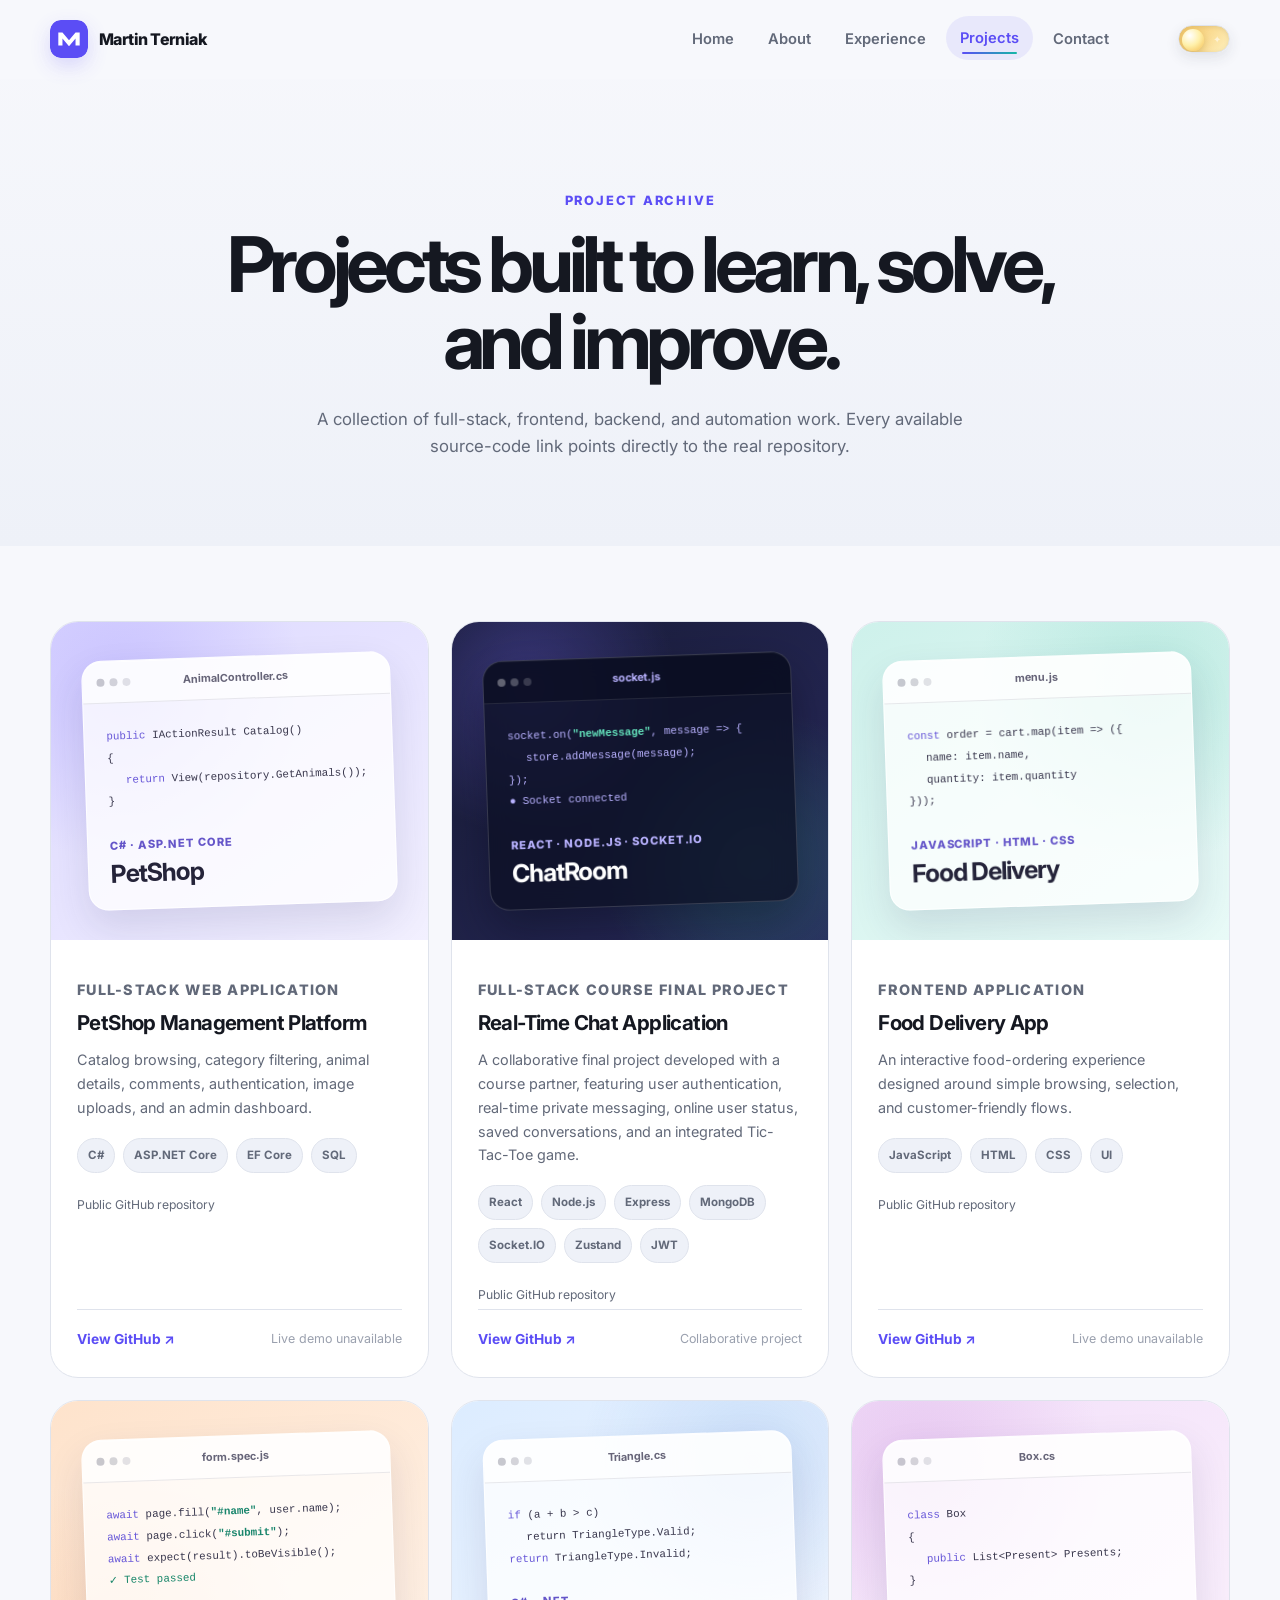
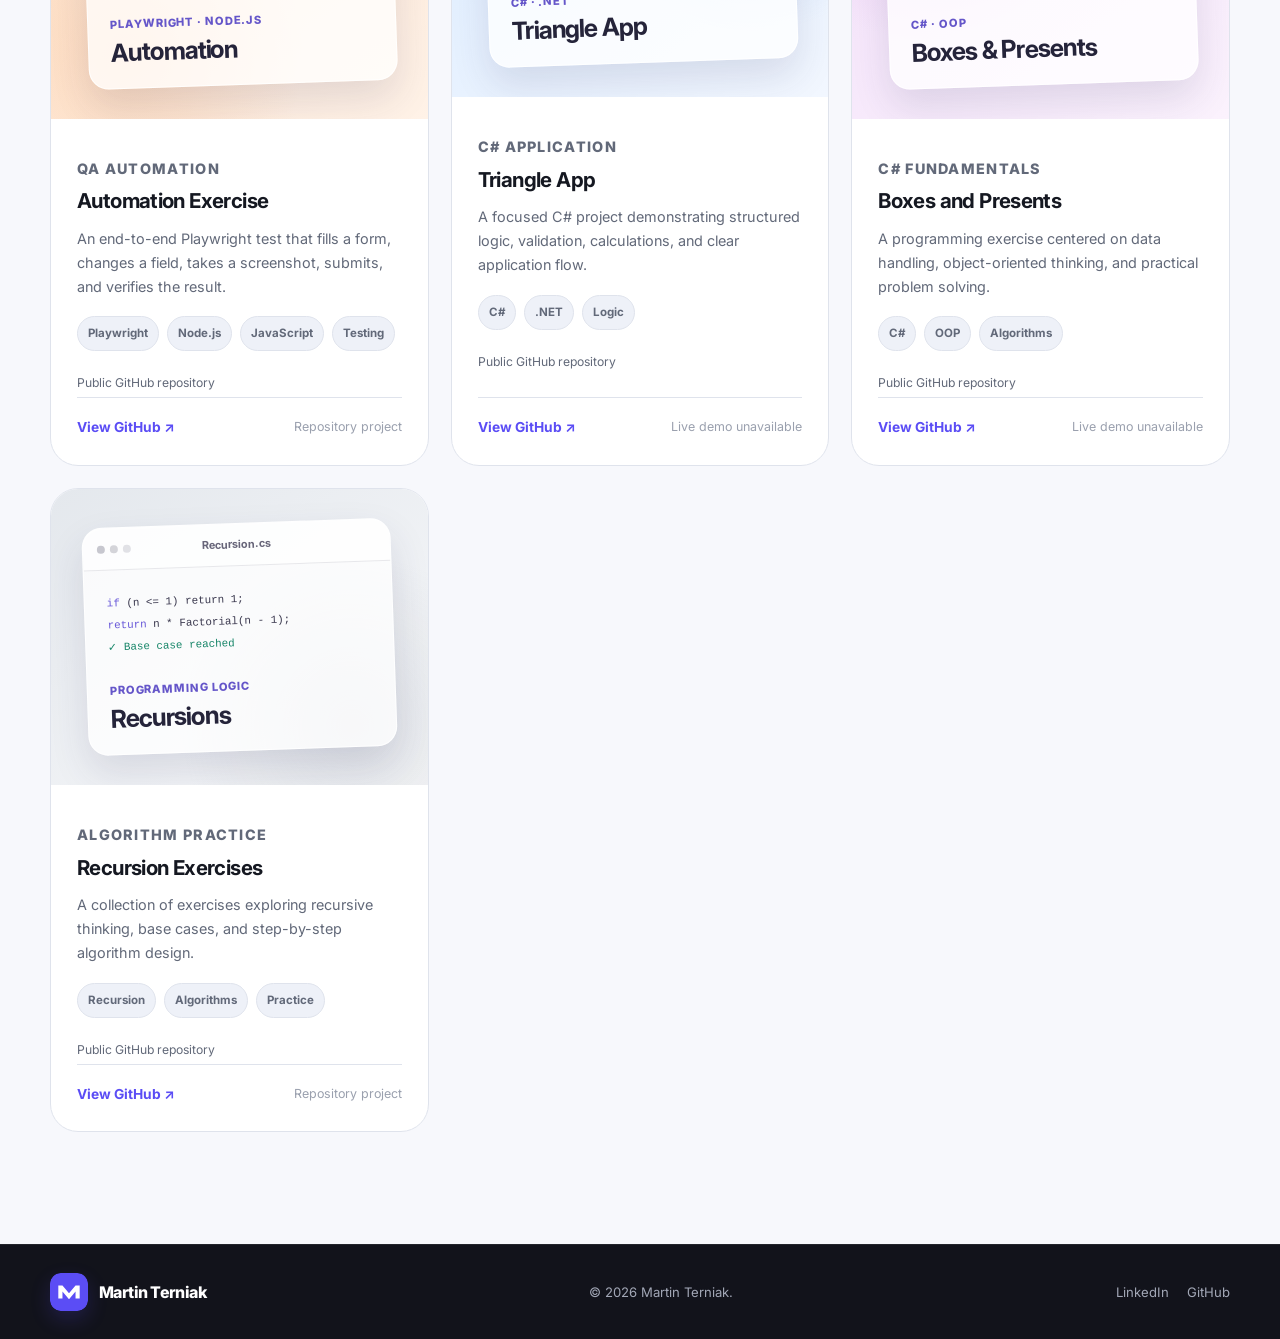
==== commit 3d13c6b3: "fetching and improving the project section" ====
--- a/projects.html
+++ b/projects.html
@@ -1,221 +1,408 @@
 <!DOCTYPE html>
+
 <html lang="en">
 <head>
-  <meta charset="UTF-8" />
-  <meta name="viewport" content="width=device-width, initial-scale=1.0" />
-  <meta name="description" content="Software development projects by Martin Terniak." />
-  <title>Projects | Martin Terniak</title>
-  <link rel="preconnect" href="https://fonts.googleapis.com">
-  <link rel="preconnect" href="https://fonts.gstatic.com" crossorigin>
-  <link href="https://fonts.googleapis.com/css2?family=Inter:wght@400;500;600;700;800&display=swap" rel="stylesheet">
-  <link rel="icon" href="logo.svg" type="image/svg+xml">
-  <link rel="stylesheet" href="style.css" />
-</head>
-
+<meta charset="utf-8"/>
+<meta content="width=device-width, initial-scale=1.0" name="viewport"/>
+<meta content="Software development projects by Martin Terniak." name="description"/>
+<title>Projects | Martin Terniak</title>
+<link href="https://fonts.googleapis.com" rel="preconnect"/>
+<link crossorigin="" href="https://fonts.gstatic.com" rel="preconnect"/>
+<link href="https://fonts.googleapis.com/css2?family=Inter:wght@400;500;600;700;800&amp;display=swap" rel="stylesheet"/>
+<link href="logo.svg" rel="icon" type="image/svg+xml"/>
+<link href="style.css" rel="stylesheet">
+</link></head>
 <body>
-  <div class="cursor-glow" aria-hidden="true"></div>
-  <div class="cosmic-background" aria-hidden="true">
-  <div class="stars stars-small"></div>
-  <div class="stars stars-medium"></div>
-  <div class="stars stars-large"></div>
-  <div class="cosmic-orb cosmic-orb-one"></div>
-  <div class="cosmic-orb cosmic-orb-two"></div>
-</div>
- <header class="header">
-  <nav class="navbar container" aria-label="Main navigation">
-
-    <a href="index.html#home" class="brand">
-      <img src="logo.svg" alt="" class="brand-mark">
-      <span>Martin Terniak</span>
-    </a>
-
-    <ul class="nav-links">
-      <li>
-        <a href="index.html#home" class="nav-link">Home</a>
-      </li>
-
-      <li>
-        <a href="index.html#about" class="nav-link">About</a>
-      </li>
-
-      <li>
-        <a href="index.html#experience" class="nav-link">Experience</a>
-      </li>
-
-      <li>
-        <a href="projects.html" class="nav-link active">Projects</a>
-      </li>
-
-      <li>
-        <a href="index.html#contact" class="nav-link">Contact</a>
-      </li>
-    </ul>
-
-    <button
-      class="theme-toggle"
-      id="theme-toggle"
-      type="button"
-      aria-label="Switch color theme"
-      aria-pressed="false"
-    >
-      <span class="theme-toggle-track">
-        <span class="theme-icon sun-icon">☀</span>
-        <span class="theme-icon moon-icon">✦</span>
-        <span class="theme-toggle-orb"></span>
-      </span>
-    </button>
-
-    <button
-      class="menu-toggle"
-      type="button"
-      aria-label="Open navigation menu"
-      aria-expanded="false"
-    >
-      <span></span>
-      <span></span>
-      <span></span>
-    </button>
-
-  </nav>
+<div aria-hidden="true" class="cursor-glow"></div>
+<div aria-hidden="true" class="cosmic-background">
+<div class="stars stars-small"></div>
+<div class="stars stars-medium"></div>
+<div class="stars stars-large"></div>
+<div class="cosmic-orb cosmic-orb-one"></div>
+<div class="cosmic-orb cosmic-orb-two"></div>
+</div>
+<header class="header">
+<nav aria-label="Main navigation" class="navbar container">
+<a class="brand" href="index.html#home">
+<img alt="" class="brand-mark" src="logo.svg"/>
+<span>Martin Terniak</span>
+</a>
+<ul class="nav-links" id="nav-links">
+<li>
+<a class="nav-link" href="index.html#home">Home</a>
+</li>
+<li>
+<a class="nav-link" href="index.html#about">About</a>
+</li>
+<li>
+<a class="nav-link" href="index.html#experience">Experience</a>
+</li>
+<li>
+<a class="nav-link active" href="projects.html">Projects</a>
+</li>
+<li>
+<a class="nav-link" href="index.html#contact">Contact</a>
+</li>
+</ul>
+<button aria-label="Switch color theme" aria-pressed="false" class="theme-toggle" id="theme-toggle" type="button">
+<span class="theme-toggle-track">
+<span class="theme-icon sun-icon">☀</span>
+<span class="theme-icon moon-icon">✦</span>
+<span class="theme-toggle-orb"></span>
+</span>
+</button>
+<button aria-expanded="false" aria-label="Open navigation menu" class="menu-toggle" type="button">
+<span></span>
+<span></span>
+<span></span>
+</button>
+</nav>
 </header>
-
-  <main>
-    <section class="projects-hero section">
-      <div class="container reveal">
-        <p class="eyebrow">Project Archive</p>
-        <h1>Projects built to learn, solve, and improve.</h1>
-        <p>
+<main>
+<section class="projects-hero section">
+<div class="container reveal">
+<p class="eyebrow">Project Archive</p>
+<h1>Projects built to learn, solve, and improve.</h1>
+<p>
           A collection of full-stack, frontend, backend, and automation work.
           Every available source-code link points directly to the real repository.
         </p>
-      </div>
-    </section>
-
-    <section class="projects-page section">
-      <div class="container">
-        <div class="projects-grid archive-grid">
-          <article class="project-card reveal">
-            <div class="project-visual project-one"><div class="project-placeholder"><span>C# · ASP.NET Core</span><strong>PetShop</strong></div></div>
-            <div class="project-content">
-              <p class="project-type">Full-Stack Web Application</p>
-              <h2>PetShop Management Platform</h2>
-              <p>Catalog browsing, category filtering, animal details, comments, authentication, image uploads, and an admin dashboard.</p>
-              <div class="tags"><span>C#</span><span>ASP.NET Core</span><span>EF Core</span><span>SQL</span></div>
-              <div class="project-links"><a href="https://github.com/mt363636/PetShopProject" target="_blank" rel="noopener noreferrer">View GitHub ↗</a><span class="disabled-link">Live demo unavailable</span></div>
-            </div>
-          </article>
-          <article class="project-card reveal">
-  <div class="project-visual project-chat">
-    <div class="project-placeholder">
-      <span>React · Node.js · Socket.IO</span>
-      <strong>ChatRoom</strong>
-    </div>
-  </div>
-
-  <div class="project-content">
-    <p class="project-type">Full-Stack Course Final Project</p>
-
-    <h2>Real-Time Chat Application</h2>
-
-    <p>
-      A collaborative final project developed with a course partner, featuring
-      user authentication, real-time private messaging, online user status,
-      saved conversations, and an integrated Tic-Tac-Toe game.
-    </p>
-
-    <div class="tags">
-      <span>React</span>
-      <span>Node.js</span>
-      <span>Express</span>
-      <span>MongoDB</span>
-      <span>Socket.IO</span>
-      <span>Zustand</span>
-      <span>JWT</span>
-    </div>
-
-    <div class="project-links">
-      <a
-        href="https://github.com/RoeezLevi/chatRoom"
-        target="_blank"
-        rel="noopener noreferrer"
-      >
-        View GitHub ↗
-      </a>
-
-      <span class="disabled-link">Collaborative project</span>
-    </div>
-  </div>
-</article>
-
-          <article class="project-card reveal">
-            <div class="project-visual project-two"><div class="project-placeholder"><span>JavaScript</span><strong>Food Delivery</strong></div></div>
-            <div class="project-content">
-              <p class="project-type">Frontend Application</p>
-              <h2>Food Delivery App</h2>
-              <p>An interactive food-ordering experience designed around simple browsing, selection, and customer-friendly flows.</p>
-              <div class="tags"><span>JavaScript</span><span>HTML</span><span>CSS</span><span>UI</span></div>
-              <div class="project-links"><a href="https://github.com/mt363636/Food-Delievery-App" target="_blank" rel="noopener noreferrer">View GitHub ↗</a><span class="disabled-link">Live demo unavailable</span></div>
-            </div>
-          </article>
-
-          <article class="project-card reveal">
-            <div class="project-visual project-three"><div class="project-placeholder"><span>Playwright · Node.js</span><strong>Automation</strong></div></div>
-            <div class="project-content">
-              <p class="project-type">QA Automation</p>
-              <h2>Automation Exercise</h2>
-              <p>An end-to-end Playwright test that fills a form, changes a field, takes a screenshot, submits, and verifies the result.</p>
-              <div class="tags"><span>Playwright</span><span>Node.js</span><span>JavaScript</span><span>Testing</span></div>
-              <div class="project-links"><a href="https://github.com/mt363636/Automation-Exercise" target="_blank" rel="noopener noreferrer">View GitHub ↗</a><span class="disabled-link">Repository project</span></div>
-            </div>
-          </article>
-
-          <article class="project-card reveal">
-            <div class="project-visual project-four"><div class="project-placeholder"><span>C#</span><strong>Triangle App</strong></div></div>
-            <div class="project-content">
-              <p class="project-type">C# Application</p>
-              <h2>Triangle App</h2>
-              <p>A focused C# project demonstrating structured logic, validation, calculations, and clear application flow.</p>
-              <div class="tags"><span>C#</span><span>.NET</span><span>Logic</span></div>
-              <div class="project-links"><a href="https://github.com/mt363636/TriangleApp" target="_blank" rel="noopener noreferrer">View GitHub ↗</a><span class="disabled-link">Live demo unavailable</span></div>
-            </div>
-          </article>
-
-          <article class="project-card reveal">
-            <div class="project-visual project-five"><div class="project-placeholder"><span>C#</span><strong>Boxes & Presents</strong></div></div>
-            <div class="project-content">
-              <p class="project-type">C# Fundamentals</p>
-              <h2>Boxes and Presents</h2>
-              <p>A programming exercise centered on data handling, object-oriented thinking, and practical problem solving.</p>
-              <div class="tags"><span>C#</span><span>OOP</span><span>Algorithms</span></div>
-              <div class="project-links"><a href="https://github.com/mt363636/BoxesAndPresentsProject" target="_blank" rel="noopener noreferrer">View GitHub ↗</a><span class="disabled-link">Live demo unavailable</span></div>
-            </div>
-          </article>
-
-          <article class="project-card reveal">
-            <div class="project-visual project-six"><div class="project-placeholder"><span>Programming Logic</span><strong>Recursions</strong></div></div>
-            <div class="project-content">
-              <p class="project-type">Algorithm Practice</p>
-              <h2>Recursion Exercises</h2>
-              <p>A collection of exercises exploring recursive thinking, base cases, and step-by-step algorithm design.</p>
-              <div class="tags"><span>Recursion</span><span>Algorithms</span><span>Practice</span></div>
-              <div class="project-links"><a href="https://github.com/mt363636/recursions" target="_blank" rel="noopener noreferrer">View GitHub ↗</a><span class="disabled-link">Repository project</span></div>
-            </div>
-          </article>
-        </div>
-      </div>
-    </section>
-  </main>
-
-  <footer class="footer">
-    <div class="container footer-content">
-      <a href="index.html" class="brand footer-brand"><img src="logo.svg" alt="" class="brand-mark"><span>Martin Terniak</span></a>
-      <p>© <span id="year"></span> Martin Terniak.</p>
-      <div class="footer-social">
-        <a href="https://www.linkedin.com/in/martin-terniak-32437826b" target="_blank" rel="noopener noreferrer">LinkedIn</a>
-        <a href="https://github.com/mt363636" target="_blank" rel="noopener noreferrer">GitHub</a>
-      </div>
-    </div>
-  </footer>
-  <script src="script.js"></script>
+</div>
+</section>
+<section class="projects-page section">
+<div class="container">
+<div class="projects-grid archive-grid">
+<article class="project-card reveal" data-link="https://github.com/mt363636/PetShopProject" data-repo="mt363636/PetShopProject">
+<div class="project-visual project-one">
+<div class="project-placeholder code-window">
+<div class="code-window-bar">
+<span aria-hidden="true" class="window-dots"><i></i><i></i><i></i></span>
+<span class="code-filename">AnimalController.cs</span>
+</div>
+<div aria-hidden="true" class="code-body">
+<span><em>public</em> IActionResult Catalog()</span><span>{</span><span class="code-indent"><em>return</em> View(repository.GetAnimals());</span><span>}</span>
+</div>
+<div class="project-window-title">
+<span>C# · ASP.NET Core</span>
+<strong>PetShop</strong>
+</div>
+</div>
+</div>
+<div class="project-content">
+<p class="project-type">Full-Stack Web Application</p>
+<h2>PetShop Management Platform</h2>
+<p>Catalog browsing, category filtering, animal details, comments, authentication, image uploads, and an admin dashboard.</p>
+<div class="tags">
+<span>C#</span><span>ASP.NET Core</span><span>EF Core</span><span>SQL</span>
+</div>
+<div aria-label="GitHub repository statistics" class="github-stats">
+<span class="github-stat">
+<span aria-hidden="true">★</span>
+<span data-stat="stars">—</span>
+<span class="stat-label">stars</span>
+</span>
+<span class="github-stat">
+<span aria-hidden="true">⑂</span>
+<span data-stat="forks">—</span>
+<span class="stat-label">forks</span>
+</span>
+<span class="github-stat github-updated">
+        Updated <span data-stat="updated">—</span>
+</span>
+</div>
+<div class="project-links">
+<a href="https://github.com/mt363636/PetShopProject" rel="noopener noreferrer" target="_blank">View GitHub ↗</a>
+<span class="disabled-link">Live demo unavailable</span>
+</div>
+</div>
+</article>
+
+<article class="project-card reveal" data-link="https://github.com/RoeezLevi/chatRoom" data-repo="RoeezLevi/chatRoom">
+<div class="project-visual project-chat">
+<div class="project-placeholder code-window">
+<div class="code-window-bar">
+<span aria-hidden="true" class="window-dots"><i></i><i></i><i></i></span>
+<span class="code-filename">socket.js</span>
+</div>
+<div aria-hidden="true" class="code-body">
+<span>socket.on(<b>"newMessage"</b>, message =&gt; {</span><span class="code-indent">store.addMessage(message);</span><span>});</span><span class="code-success">● Socket connected</span>
+</div>
+<div class="project-window-title">
+<span>React · Node.js · Socket.IO</span>
+<strong>ChatRoom</strong>
+</div>
+</div>
+</div>
+<div class="project-content">
+<p class="project-type">Full-Stack Course Final Project</p>
+<h2>Real-Time Chat Application</h2>
+<p>A collaborative final project developed with a course partner, featuring user authentication, real-time private messaging, online user status, saved conversations, and an integrated Tic-Tac-Toe game.</p>
+<div class="tags">
+<span>React</span><span>Node.js</span><span>Express</span><span>MongoDB</span><span>Socket.IO</span><span>Zustand</span><span>JWT</span>
+</div>
+<div aria-label="GitHub repository statistics" class="github-stats">
+<span class="github-stat">
+<span aria-hidden="true">★</span>
+<span data-stat="stars">—</span>
+<span class="stat-label">stars</span>
+</span>
+<span class="github-stat">
+<span aria-hidden="true">⑂</span>
+<span data-stat="forks">—</span>
+<span class="stat-label">forks</span>
+</span>
+<span class="github-stat github-updated">
+        Updated <span data-stat="updated">—</span>
+</span>
+</div>
+<div class="project-links">
+<a href="https://github.com/RoeezLevi/chatRoom" rel="noopener noreferrer" target="_blank">View GitHub ↗</a>
+<span class="disabled-link">Collaborative project</span>
+</div>
+</div>
+</article>
+
+<article class="project-card reveal" data-link="https://github.com/mt363636/Food-Delievery-App" data-repo="mt363636/Food-Delievery-App">
+<div class="project-visual project-two">
+<div class="project-placeholder code-window">
+<div class="code-window-bar">
+<span aria-hidden="true" class="window-dots"><i></i><i></i><i></i></span>
+<span class="code-filename">menu.js</span>
+</div>
+<div aria-hidden="true" class="code-body">
+<span><em>const</em> order = cart.map(item =&gt; ({</span><span class="code-indent">name: item.name,</span><span class="code-indent">quantity: item.quantity</span><span>}));</span>
+</div>
+<div class="project-window-title">
+<span>JavaScript · HTML · CSS</span>
+<strong>Food Delivery</strong>
+</div>
+</div>
+</div>
+<div class="project-content">
+<p class="project-type">Frontend Application</p>
+<h2>Food Delivery App</h2>
+<p>An interactive food-ordering experience designed around simple browsing, selection, and customer-friendly flows.</p>
+<div class="tags">
+<span>JavaScript</span><span>HTML</span><span>CSS</span><span>UI</span>
+</div>
+<div aria-label="GitHub repository statistics" class="github-stats">
+<span class="github-stat">
+<span aria-hidden="true">★</span>
+<span data-stat="stars">—</span>
+<span class="stat-label">stars</span>
+</span>
+<span class="github-stat">
+<span aria-hidden="true">⑂</span>
+<span data-stat="forks">—</span>
+<span class="stat-label">forks</span>
+</span>
+<span class="github-stat github-updated">
+        Updated <span data-stat="updated">—</span>
+</span>
+</div>
+<div class="project-links">
+<a href="https://github.com/mt363636/Food-Delievery-App" rel="noopener noreferrer" target="_blank">View GitHub ↗</a>
+<span class="disabled-link">Live demo unavailable</span>
+</div>
+</div>
+</article>
+
+<article class="project-card reveal" data-link="https://github.com/mt363636/Automation-Exercise" data-repo="mt363636/Automation-Exercise">
+<div class="project-visual project-three">
+<div class="project-placeholder code-window">
+<div class="code-window-bar">
+<span aria-hidden="true" class="window-dots"><i></i><i></i><i></i></span>
+<span class="code-filename">form.spec.js</span>
+</div>
+<div aria-hidden="true" class="code-body">
+<span><em>await</em> page.fill(<b>"#name"</b>, user.name);</span><span><em>await</em> page.click(<b>"#submit"</b>);</span><span><em>await</em> expect(result).toBeVisible();</span><span class="code-success">✓ Test passed</span>
+</div>
+<div class="project-window-title">
+<span>Playwright · Node.js</span>
+<strong>Automation</strong>
+</div>
+</div>
+</div>
+<div class="project-content">
+<p class="project-type">QA Automation</p>
+<h2>Automation Exercise</h2>
+<p>An end-to-end Playwright test that fills a form, changes a field, takes a screenshot, submits, and verifies the result.</p>
+<div class="tags">
+<span>Playwright</span><span>Node.js</span><span>JavaScript</span><span>Testing</span>
+</div>
+<div aria-label="GitHub repository statistics" class="github-stats">
+<span class="github-stat">
+<span aria-hidden="true">★</span>
+<span data-stat="stars">—</span>
+<span class="stat-label">stars</span>
+</span>
+<span class="github-stat">
+<span aria-hidden="true">⑂</span>
+<span data-stat="forks">—</span>
+<span class="stat-label">forks</span>
+</span>
+<span class="github-stat github-updated">
+        Updated <span data-stat="updated">—</span>
+</span>
+</div>
+<div class="project-links">
+<a href="https://github.com/mt363636/Automation-Exercise" rel="noopener noreferrer" target="_blank">View GitHub ↗</a>
+<span class="disabled-link">Repository project</span>
+</div>
+</div>
+</article>
+
+<article class="project-card reveal" data-link="https://github.com/mt363636/TriangleApp" data-repo="mt363636/TriangleApp">
+<div class="project-visual project-four">
+<div class="project-placeholder code-window">
+<div class="code-window-bar">
+<span aria-hidden="true" class="window-dots"><i></i><i></i><i></i></span>
+<span class="code-filename">Triangle.cs</span>
+</div>
+<div aria-hidden="true" class="code-body">
+<span><em>if</em> (a + b &gt; c)</span><span class="code-indent">return TriangleType.Valid;</span><span><em>return</em> TriangleType.Invalid;</span>
+</div>
+<div class="project-window-title">
+<span>C# · .NET</span>
+<strong>Triangle App</strong>
+</div>
+</div>
+</div>
+<div class="project-content">
+<p class="project-type">C# Application</p>
+<h2>Triangle App</h2>
+<p>A focused C# project demonstrating structured logic, validation, calculations, and clear application flow.</p>
+<div class="tags">
+<span>C#</span><span>.NET</span><span>Logic</span>
+</div>
+<div aria-label="GitHub repository statistics" class="github-stats">
+<span class="github-stat">
+<span aria-hidden="true">★</span>
+<span data-stat="stars">—</span>
+<span class="stat-label">stars</span>
+</span>
+<span class="github-stat">
+<span aria-hidden="true">⑂</span>
+<span data-stat="forks">—</span>
+<span class="stat-label">forks</span>
+</span>
+<span class="github-stat github-updated">
+        Updated <span data-stat="updated">—</span>
+</span>
+</div>
+<div class="project-links">
+<a href="https://github.com/mt363636/TriangleApp" rel="noopener noreferrer" target="_blank">View GitHub ↗</a>
+<span class="disabled-link">Live demo unavailable</span>
+</div>
+</div>
+</article>
+
+<article class="project-card reveal" data-link="https://github.com/mt363636/BoxesAndPresentsProject" data-repo="mt363636/BoxesAndPresentsProject">
+<div class="project-visual project-five">
+<div class="project-placeholder code-window">
+<div class="code-window-bar">
+<span aria-hidden="true" class="window-dots"><i></i><i></i><i></i></span>
+<span class="code-filename">Box.cs</span>
+</div>
+<div aria-hidden="true" class="code-body">
+<span><em>class</em> Box</span><span>{</span><span class="code-indent"><em>public</em> List&lt;Present&gt; Presents;</span><span>}</span>
+</div>
+<div class="project-window-title">
+<span>C# · OOP</span>
+<strong>Boxes &amp; Presents</strong>
+</div>
+</div>
+</div>
+<div class="project-content">
+<p class="project-type">C# Fundamentals</p>
+<h2>Boxes and Presents</h2>
+<p>A programming exercise centered on data handling, object-oriented thinking, and practical problem solving.</p>
+<div class="tags">
+<span>C#</span><span>OOP</span><span>Algorithms</span>
+</div>
+<div aria-label="GitHub repository statistics" class="github-stats">
+<span class="github-stat">
+<span aria-hidden="true">★</span>
+<span data-stat="stars">—</span>
+<span class="stat-label">stars</span>
+</span>
+<span class="github-stat">
+<span aria-hidden="true">⑂</span>
+<span data-stat="forks">—</span>
+<span class="stat-label">forks</span>
+</span>
+<span class="github-stat github-updated">
+        Updated <span data-stat="updated">—</span>
+</span>
+</div>
+<div class="project-links">
+<a href="https://github.com/mt363636/BoxesAndPresentsProject" rel="noopener noreferrer" target="_blank">View GitHub ↗</a>
+<span class="disabled-link">Live demo unavailable</span>
+</div>
+</div>
+</article>
+
+<article class="project-card reveal" data-link="https://github.com/mt363636/recursions" data-repo="mt363636/recursions">
+<div class="project-visual project-six">
+<div class="project-placeholder code-window">
+<div class="code-window-bar">
+<span aria-hidden="true" class="window-dots"><i></i><i></i><i></i></span>
+<span class="code-filename">Recursion.cs</span>
+</div>
+<div aria-hidden="true" class="code-body">
+<span><em>if</em> (n &lt;= 1) return 1;</span><span><em>return</em> n * Factorial(n - 1);</span><span class="code-success">✓ Base case reached</span>
+</div>
+<div class="project-window-title">
+<span>Programming Logic</span>
+<strong>Recursions</strong>
+</div>
+</div>
+</div>
+<div class="project-content">
+<p class="project-type">Algorithm Practice</p>
+<h2>Recursion Exercises</h2>
+<p>A collection of exercises exploring recursive thinking, base cases, and step-by-step algorithm design.</p>
+<div class="tags">
+<span>Recursion</span><span>Algorithms</span><span>Practice</span>
+</div>
+<div aria-label="GitHub repository statistics" class="github-stats">
+<span class="github-stat">
+<span aria-hidden="true">★</span>
+<span data-stat="stars">—</span>
+<span class="stat-label">stars</span>
+</span>
+<span class="github-stat">
+<span aria-hidden="true">⑂</span>
+<span data-stat="forks">—</span>
+<span class="stat-label">forks</span>
+</span>
+<span class="github-stat github-updated">
+        Updated <span data-stat="updated">—</span>
+</span>
+</div>
+<div class="project-links">
+<a href="https://github.com/mt363636/recursions" rel="noopener noreferrer" target="_blank">View GitHub ↗</a>
+<span class="disabled-link">Repository project</span>
+</div>
+</div>
+</article>
+</div>
+</div>
+</section>
+</main>
+<footer class="footer">
+<div class="container footer-content">
+<a class="brand footer-brand" href="index.html"><img alt="" class="brand-mark" src="logo.svg"/><span>Martin Terniak</span></a>
+<p>© <span id="year"></span> Martin Terniak.</p>
+<div class="footer-social">
+<a href="https://www.linkedin.com/in/martin-terniak-32437826b" rel="noopener noreferrer" target="_blank">LinkedIn</a>
+<a href="https://github.com/mt363636" rel="noopener noreferrer" target="_blank">GitHub</a>
+</div>
+</div>
+</footer>
+<button aria-label="Back to top" class="back-to-top" id="back-to-top" type="button">
+<span class="back-to-top-arrow">↑</span>
+</button>
+<script src="script.js"></script>
 </body>
-</html>
+</html>
--- a/style.css
+++ b/style.css
@@ -176,7 +176,7 @@
     inset 0 1px 0 rgba(255, 255, 255, 0.9);
 }
 
-.project-placeholder span {
+.project-placeholder:not(.code-window) > span {
   color: #6556c9;
   font-size: 0.72rem;
   font-weight: 800;
@@ -184,10 +184,9 @@
   letter-spacing: 0.08em;
 }
 
-.project-placeholder strong {
+.project-placeholder:not(.code-window) > strong {
   color: #25243a;
   font-size: 1.65rem;
-  line-height: 1.1;
   letter-spacing: -0.045em;
 }
 
@@ -233,6 +232,482 @@
 @media(max-width:760px){.section{padding:84px 0}.menu-toggle{display:flex}.nav-links{position:fixed;inset:78px 0 auto;height:calc(100vh - 78px);padding:28px 20px;background:rgba(247,248,252,.98);flex-direction:column;align-items:stretch;transform:translateX(100%);transition:.3s}.nav-links.open{transform:translateX(0)}.nav-link{justify-content:center;padding:14px}.menu-toggle.active span:nth-child(1){transform:translateY(7px) rotate(45deg)}.menu-toggle.active span:nth-child(2){opacity:0}.menu-toggle.active span:nth-child(3){transform:translateY(-7px) rotate(-45deg)}.hero{padding-top:135px}.hero h1{font-size:clamp(2.8rem,13vw,4.6rem)}.hero-visual{min-height:460px}.portrait-frame{width:min(86%,360px)}.card-code{left:-8px}.card-stat{right:-8px}.projects-grid,.form-row{grid-template-columns:1fr}.heading-row{align-items:flex-start;flex-direction:column}.experience-card{padding:26px}.footer-content{flex-direction:column;text-align:center}.projects-hero{padding-top:150px}.brand>span{font-size:.92rem}}
 @media(max-width:480px){.container{width:min(calc(100% - 28px),var(--container))}.hero-actions{flex-direction:column}.hero-actions .btn{width:100%}.hero-visual{min-height:420px}.floating-card{transform:scale(.84)}.card-code{left:-24px}.card-stat{right:-20px}.contact-form{padding:24px 18px}.experience-company{align-items:flex-start}.company-logo{width:62px;height:62px}.project-visual{min-height:225px}}
 @media(prefers-reduced-motion:reduce){html{scroll-behavior:auto}*,*::before,*::after{animation-duration:.01ms!important;animation-iteration-count:1!important;transition-duration:.01ms!important}.reveal{opacity:1;transform:none}}
+.project-card[data-link] {
+  position: relative;
+  cursor: pointer;
+}
+
+.project-card[data-link]:focus-visible {
+  outline: 3px solid var(--primary);
+  outline-offset: 5px;
+}
+
+.project-card[data-link]::after {
+  content: "Click to view repository ↗";
+  position: absolute;
+  top: 18px;
+  right: 18px;
+  z-index: 3;
+
+  padding: 7px 11px;
+  border-radius: 999px;
+
+  background: rgba(24, 24, 34, 0.9);
+  color: #fff;
+
+  font-size: 0.7rem;
+  font-weight: 700;
+  letter-spacing: 0.02em;
+
+  opacity: 0;
+  transform: translateY(-7px);
+  transition:
+    opacity 0.22s ease,
+    transform 0.22s ease;
+
+  pointer-events: none;
+}
+
+.project-card[data-link]:hover::after,
+.project-card[data-link]:focus-visible::after {
+  opacity: 1;
+  transform: translateY(0);
+}
+
+body.cosmic-theme .project-card[data-link]::after {
+  background: var(--primary);
+}
+
+@media (hover: none) {
+  .project-card[data-link]::after {
+    display: none;
+  }
+}
+/* =========================
+   Interactive project cards
+   ========================= */
+
+.project-card {
+  --mouse-x: 50%;
+  --mouse-y: 50%;
+
+  position: relative;
+  isolation: isolate;
+}
+
+.project-card[data-link] {
+  cursor: pointer;
+}
+
+.project-card[data-link]:focus-visible {
+  outline: 3px solid var(--primary);
+  outline-offset: 5px;
+}
+
+/* Cursor spotlight */
+.project-card::before {
+  content: "";
+  position: absolute;
+  inset: 0;
+  z-index: 0;
+
+  border-radius: inherit;
+  background:
+    radial-gradient(
+      360px circle at var(--mouse-x) var(--mouse-y),
+      rgba(124, 108, 255, 0.14),
+      transparent 43%
+    );
+
+  opacity: 0;
+  pointer-events: none;
+  transition: opacity 0.24s ease;
+}
+
+.project-card:hover::before {
+  opacity: 1;
+}
+
+.project-card > * {
+  position: relative;
+  z-index: 1;
+}
+
+body.cosmic-theme .project-card::before {
+  background:
+    radial-gradient(
+      380px circle at var(--mouse-x) var(--mouse-y),
+      rgba(150, 132, 255, 0.22),
+      transparent 45%
+    );
+}
+
+/* Repository hover label */
+.project-card[data-link]::after {
+  content: "View repository ↗";
+  position: absolute;
+  top: 18px;
+  right: 18px;
+  z-index: 4;
+
+  padding: 7px 11px;
+  border-radius: 999px;
+
+  background: rgba(24, 24, 34, 0.9);
+  color: #fff;
+
+  font-size: 0.7rem;
+  font-weight: 700;
+  letter-spacing: 0.02em;
+
+  opacity: 0;
+  transform: translateY(-7px);
+
+  pointer-events: none;
+  transition:
+    opacity 0.22s ease,
+    transform 0.22s ease;
+}
+
+.project-card[data-link]:hover::after,
+.project-card[data-link]:focus-visible::after {
+  opacity: 1;
+  transform: translateY(0);
+}
+
+body.cosmic-theme .project-card[data-link]::after {
+  background: var(--primary);
+}
+
+/* =========================
+   Animated technology tags
+   ========================= */
+
+.tags {
+  display: flex;
+  flex-wrap: wrap;
+  gap: 8px;
+  margin-top: 18px;
+}
+
+.tags span {
+  display: inline-flex;
+  align-items: center;
+
+  padding: 7px 10px;
+  border: 1px solid var(--border);
+  border-radius: 999px;
+
+  background: var(--surface-soft);
+  color: var(--muted);
+
+  font-size: 0.72rem;
+  font-weight: 700;
+
+  transform: translateY(0);
+
+  transition:
+    transform 0.25s ease,
+    color 0.25s ease,
+    background-color 0.25s ease,
+    border-color 0.25s ease;
+}
+
+.project-card:hover .tags span {
+  color: #fff;
+  background: var(--primary);
+  border-color: var(--primary);
+  transform: translateY(-3px);
+}
+
+.project-card:hover .tags span:nth-child(1) {
+  transition-delay: 0.02s;
+}
+
+.project-card:hover .tags span:nth-child(2) {
+  transition-delay: 0.05s;
+}
+
+.project-card:hover .tags span:nth-child(3) {
+  transition-delay: 0.08s;
+}
+
+.project-card:hover .tags span:nth-child(4) {
+  transition-delay: 0.11s;
+}
+
+.project-card:hover .tags span:nth-child(5) {
+  transition-delay: 0.14s;
+}
+
+.project-card:hover .tags span:nth-child(6) {
+  transition-delay: 0.17s;
+}
+
+.project-card:hover .tags span:nth-child(7) {
+  transition-delay: 0.2s;
+}
+
+/* =========================
+   GitHub repository stats
+   ========================= */
+
+.github-stats {
+  display: flex;
+  align-items: center;
+  flex-wrap: wrap;
+  gap: 8px 14px;
+
+  min-height: 28px;
+  margin-top: 18px;
+
+  color: var(--muted);
+  font-size: 0.76rem;
+
+  opacity: 0;
+  transform: translateY(5px);
+
+  transition:
+    opacity 0.35s ease,
+    transform 0.35s ease;
+}
+
+.github-stats.loaded {
+  opacity: 1;
+  transform: translateY(0);
+}
+
+.github-stat {
+  display: inline-flex;
+  align-items: center;
+  gap: 5px;
+}
+
+.github-stat > span:first-child {
+  color: var(--primary);
+}
+
+.github-updated {
+  margin-left: auto;
+}
+
+.github-unavailable {
+  color: var(--muted);
+}
+
+/* =========================
+   Code-window project visual
+   ========================= */
+
+.code-window {
+  justify-content: space-between;
+  padding: 0;
+  overflow: hidden;
+  background: rgba(255, 255, 255, 0.76);
+}
+
+.code-window-bar {
+  display: grid;
+  grid-template-columns: 70px 1fr 70px;
+  align-items: center;
+
+  width: 100%;
+  min-height: 42px;
+  padding: 0 14px;
+
+  border-bottom: 1px solid rgba(45, 43, 70, 0.1);
+  background: rgba(255, 255, 255, 0.7);
+}
+
+.window-dots {
+  display: flex;
+  gap: 5px;
+}
+
+.window-dots i {
+  width: 8px;
+  height: 8px;
+  border-radius: 50%;
+  background: rgba(45, 43, 70, 0.26);
+}
+
+.window-dots i:nth-child(2) {
+  opacity: 0.75;
+}
+
+.window-dots i:nth-child(3) {
+  opacity: 0.5;
+}
+
+.code-filename {
+  overflow: hidden;
+
+  color: #676579;
+  font-size: 0.68rem;
+  font-weight: 700;
+  text-align: center;
+  text-overflow: ellipsis;
+  white-space: nowrap;
+}
+
+.code-body {
+  display: flex;
+  flex-direction: column;
+  gap: 6px;
+
+  width: 100%;
+  padding: 20px 22px;
+
+  color: #39374d;
+  font-family:
+    "SFMono-Regular",
+    Consolas,
+    "Liberation Mono",
+    monospace;
+  font-size: 0.68rem;
+  line-height: 1.45;
+}
+
+.code-body span {
+  overflow: hidden;
+  text-overflow: ellipsis;
+  white-space: nowrap;
+}
+
+.code-body em {
+  color: #6757d8;
+  font-style: normal;
+}
+
+.code-body b {
+  color: #19856c;
+  font-weight: 600;
+}
+
+.code-indent {
+  padding-left: 18px;
+}
+
+.code-success {
+  color: #168568;
+}
+
+.project-window-title {
+  display: flex;
+  flex-direction: column;
+  gap: 5px;
+
+  width: 100%;
+  padding: 0 22px 22px;
+}
+
+.project-window-title span {
+  color: #6556c9;
+  font-size: 0.7rem;
+  font-weight: 800;
+  letter-spacing: 0.08em;
+  text-transform: uppercase;
+}
+
+.project-window-title strong {
+  color: #25243a;
+  font-size: 1.55rem;
+  line-height: 1.1;
+  letter-spacing: -0.045em;
+}
+
+/* Dark ChatRoom window */
+.project-chat .code-window {
+  background: rgba(12, 16, 36, 0.78);
+}
+
+.project-chat .code-window-bar {
+  background: rgba(8, 11, 28, 0.55);
+  border-bottom-color: rgba(255, 255, 255, 0.1);
+}
+
+.project-chat .code-filename {
+  color: rgba(255, 255, 255, 0.62);
+}
+
+.project-chat .window-dots i {
+  background: rgba(255, 255, 255, 0.35);
+}
+
+.project-chat .code-body {
+  color: rgba(255, 255, 255, 0.78);
+}
+
+.project-chat .code-body em,
+.project-chat .project-window-title span {
+  color: #b9b2ff;
+}
+
+.project-chat .code-body b,
+.project-chat .code-success {
+  color: #65e5be;
+}
+
+.project-chat .project-window-title strong {
+  color: #fff;
+}
+
+/* Mobile and touch devices */
+@media (hover: none) {
+  .project-card::before,
+  .project-card[data-link]::after {
+    display: none;
+  }
+
+  .project-card:hover .tags span {
+    color: var(--muted);
+    background: var(--surface-soft);
+    border-color: var(--border);
+    transform: none;
+  }
+}
+
+@media (max-width: 520px) {
+  .github-updated {
+    width: 100%;
+    margin-left: 0;
+  }
+
+  .code-window-bar {
+    grid-template-columns: 55px 1fr 55px;
+  }
+
+  .code-body {
+    padding: 18px;
+    font-size: 0.63rem;
+  }
+
+  .project-window-title {
+    padding: 0 18px 20px;
+  }
+
+  .project-window-title strong {
+    font-size: 1.4rem;
+  }
+}
+
+/* Accessibility and performance */
+@media (prefers-reduced-motion: reduce) {
+  .project-card,
+  .project-placeholder,
+  .tags span,
+  .github-stats,
+  .project-card::before,
+  .project-card::after {
+    transition: none !important;
+  }
+
+  .project-card:hover,
+  .project-card:hover .project-placeholder,
+  .project-card:hover .tags span {
+    transform: none;
+  }
+}
 
 /* =========================================================
    CLEAN LIGHT / COSMIC THEME SYSTEM
@@ -781,34 +1256,185 @@
 ========================= */
 
 @media (max-width: 760px) {
+  .navbar {
+    position: relative;
+    height: 72px;
+  }
+
+  .brand {
+    min-width: 0;
+  }
+
+  .brand > span {
+    font-size: 0.9rem;
+    white-space: nowrap;
+  }
+
+  .brand-mark {
+    width: 36px;
+    height: 36px;
+  }
+
+  .menu-toggle {
+    position: relative;
+    z-index: 1002;
+    display: flex;
+    flex-direction: column;
+    justify-content: center;
+    align-items: center;
+    gap: 5px;
+
+    width: 42px;
+    height: 42px;
+    margin-left: 10px;
+    padding: 0;
+
+    border: 1px solid var(--border);
+    border-radius: 12px;
+    background: var(--surface);
+    cursor: pointer;
+  }
+
+  .menu-toggle span {
+    display: block;
+    width: 21px;
+    height: 2px;
+    border-radius: 999px;
+    background: var(--text);
+    transform-origin: center;
+
+    transition:
+      transform 0.4s cubic-bezier(0.22, 1, 0.36, 1),
+      opacity 0.25s ease;
+  }
+
+  .nav-links {
+    position: fixed;
+    top: 72px;
+    left: 14px;
+    right: 14px;
+    z-index: 1000;
+
+    display: flex;
+    flex-direction: column;
+    align-items: stretch;
+    gap: 6px;
+
+    max-height: 0;
+    margin: 0;
+    padding: 0 12px;
+    overflow: hidden;
+
+    background: rgba(255, 255, 255, 0.96);
+    border: 1px solid transparent;
+    border-radius: 0 0 22px 22px;
+    box-shadow: 0 24px 50px rgba(39, 43, 67, 0.14);
+    backdrop-filter: blur(20px);
+
+    opacity: 0;
+    visibility: hidden;
+    transform: translateY(-18px) scale(0.98);
+    transform-origin: top;
+
+    transition:
+      max-height 0.55s cubic-bezier(0.22, 1, 0.36, 1),
+      padding 0.45s cubic-bezier(0.22, 1, 0.36, 1),
+      opacity 0.3s ease,
+      transform 0.45s cubic-bezier(0.22, 1, 0.36, 1),
+      visibility 0s linear 0.45s,
+      border-color 0.3s ease;
+  }
+
+  .nav-links.open {
+    max-height: 430px;
+    padding: 14px 12px 18px;
+
+    border-color: var(--border);
+    opacity: 1;
+    visibility: visible;
+    transform: translateY(0) scale(1);
+
+    transition:
+      max-height 0.55s cubic-bezier(0.22, 1, 0.36, 1),
+      padding 0.45s cubic-bezier(0.22, 1, 0.36, 1),
+      opacity 0.3s ease,
+      transform 0.45s cubic-bezier(0.22, 1, 0.36, 1),
+      visibility 0s;
+  }
+
+.nav-links li {
+  width: 100%;
+  display: flex;
+  justify-content: flex-start;
+  opacity: 0;
+  transform: translateY(-8px);
+  transition:
+    opacity 0.3s ease,
+    transform 0.4s cubic-bezier(0.22, 1, 0.36, 1);
+}
+
+  .nav-links.open li {
+    opacity: 1;
+    transform: translateY(0);
+  }
+
+  .nav-links.open li:nth-child(1) {
+    transition-delay: 0.08s;
+  }
+
+  .nav-links.open li:nth-child(2) {
+    transition-delay: 0.12s;
+  }
+
+  .nav-links.open li:nth-child(3) {
+    transition-delay: 0.16s;
+  }
+
+  .nav-links.open li:nth-child(4) {
+    transition-delay: 0.2s;
+  }
+
+  .nav-links.open li:nth-child(5) {
+    transition-delay: 0.24s;
+  }
+
+ .nav-link {
+  display: inline-flex;
+  width: fit-content;
+  justify-content: flex-start;
+  padding: 13px 10px;
+  border-radius: 12px;
+  font-size: 0.95rem;
+}
+
+  .menu-toggle.active span:nth-child(1) {
+    transform: translateY(7px) rotate(45deg);
+  }
+
+  .menu-toggle.active span:nth-child(2) {
+    opacity: 0;
+    transform: scaleX(0);
+  }
+
+  .menu-toggle.active span:nth-child(3) {
+    transform: translateY(-7px) rotate(-45deg);
+  }
+
+  body.menu-open {
+    overflow: hidden;
+  }
+
   body.cosmic-theme .nav-links {
-    background: rgba(7, 9, 19, 0.98);
-  }
-
-  .theme-toggle {
-    width: 64px;
-    margin-left: auto;
-    margin-right: 8px;
-  }
-
-  body.cosmic-theme .theme-toggle-orb {
-    transform: translateX(26px) rotate(360deg);
-  }
-}
-
-@media (hover: none) {
-  .cursor-glow {
-    display: none;
-  }
-}
-
-@media (prefers-reduced-motion: reduce) {
-  .stars,
-  .cosmic-orb,
-  .theme-flight.active,
-  .theme-flight.active .flight-stars,
-  .theme-flight.active .flight-center {
-    animation: none !important;
+    background: rgba(7, 9, 19, 0.97);
+    border-color: rgba(255, 255, 255, 0.1);
+    box-shadow:
+      0 25px 60px rgba(0, 0, 0, 0.46),
+      0 0 30px rgba(124, 108, 255, 0.1);
+  }
+
+  body.cosmic-theme .menu-toggle {
+    background: rgba(14, 18, 34, 0.92);
+    border-color: rgba(255, 255, 255, 0.11);
   }
 }
 /* =========================================================
@@ -1285,32 +1911,34 @@
   --hover-medium: 0.65s;
   --hover-ease: cubic-bezier(0.22, 1, 0.36, 1);
 }
-
 /* Main portrait image */
 .portrait-frame {
-  transition:
-    transform 1s var(--hover-ease),
-    box-shadow 1s var(--hover-ease),
-    border-color .8s ease,
-    background-color .8s ease;
+  transform: translateZ(0);
+  transition:
+    transform 0.32s ease,
+    box-shadow 0.32s ease,
+    border-color 0.25s ease,
+    background-color 0.25s ease;
 }
 
 .portrait-frame > img {
-  transition:
-    transform 1.1s var(--hover-ease),
-    filter 1s ease;
+  display: block;
+  backface-visibility: hidden;
+  transition: transform 0.32s ease;
 }
 
 .portrait-frame:hover {
-  transform: translateY(-7px) rotate(.7deg) scale(1.025);
+  transform: translateY(-5px) rotate(0.35deg) scale(1.015);
 }
 
 .portrait-frame:hover > img {
-  transform: scale(1.025);
+  transform: scale(1.02);
 }
 
 .portrait-frame::after {
-  transition: transform 1.45s var(--hover-ease), opacity .7s ease;
+  transition:
+    transform 0.38s ease,
+    opacity 0.28s ease;
 }
 
 /* Cards */
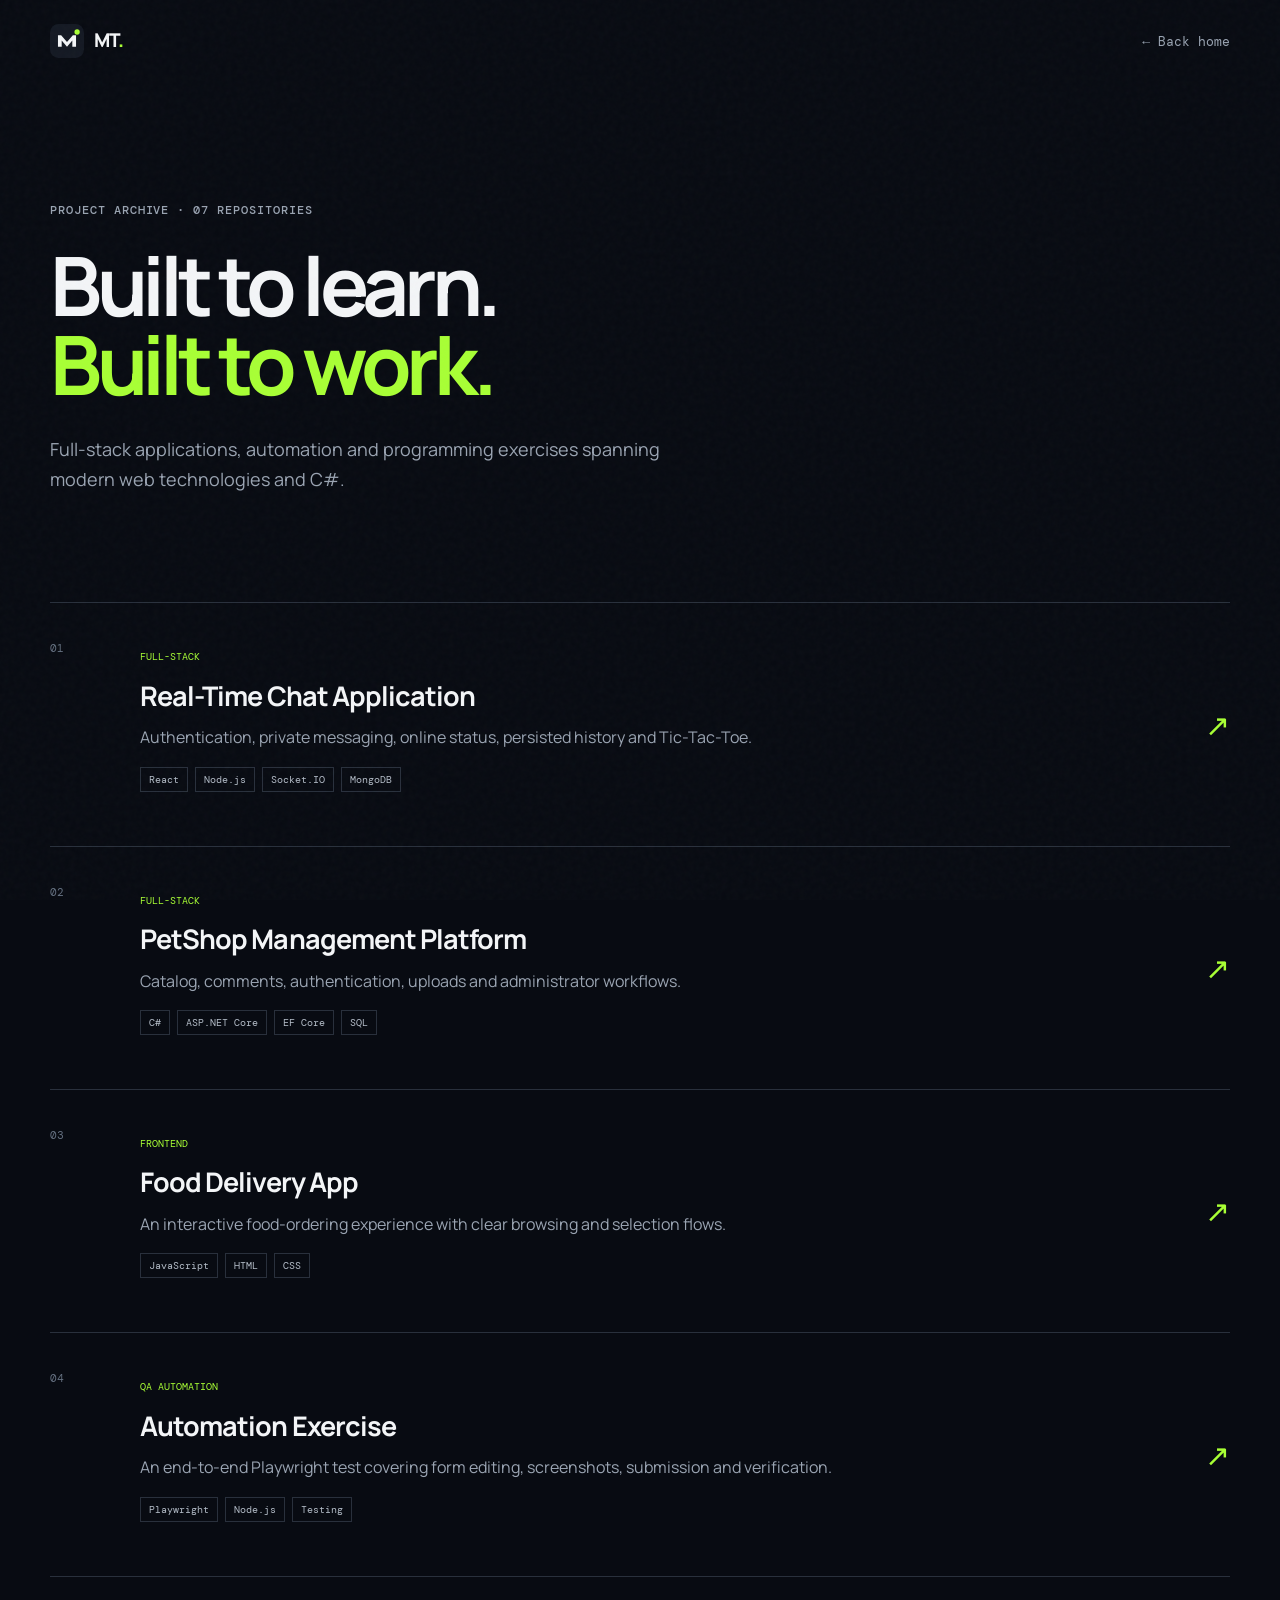
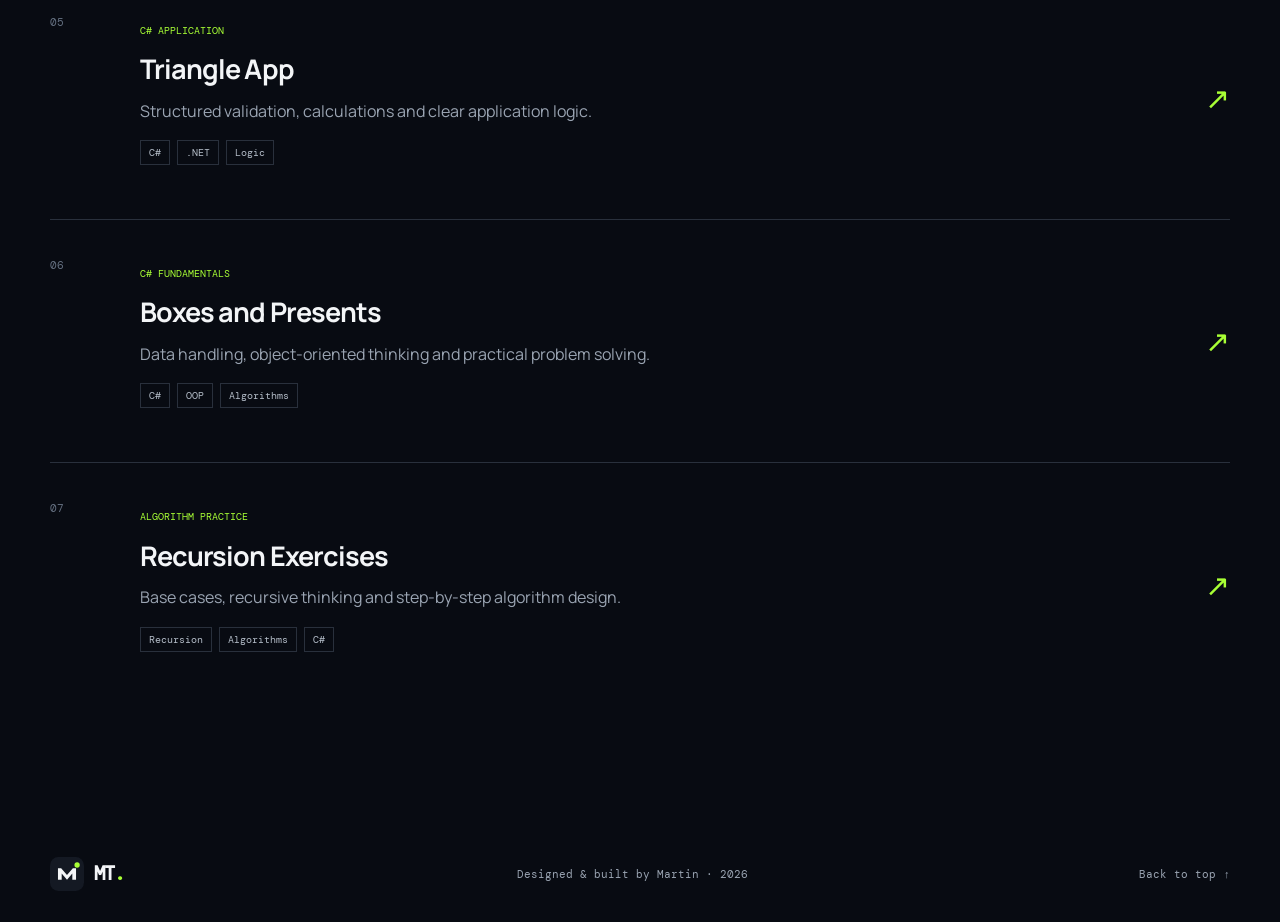
==== commit c46f3eb5: "Redesign portfolio with refined interactive experience" ====
--- a/projects.html
+++ b/projects.html
@@ -1,408 +1,11 @@
-<!DOCTYPE html>
-
-<html lang="en">
-<head>
-<meta charset="utf-8"/>
-<meta content="width=device-width, initial-scale=1.0" name="viewport"/>
-<meta content="Software development projects by Martin Terniak." name="description"/>
-<title>Projects | Martin Terniak</title>
-<link href="https://fonts.googleapis.com" rel="preconnect"/>
-<link crossorigin="" href="https://fonts.gstatic.com" rel="preconnect"/>
-<link href="https://fonts.googleapis.com/css2?family=Inter:wght@400;500;600;700;800&amp;display=swap" rel="stylesheet"/>
-<link href="logo.svg" rel="icon" type="image/svg+xml"/>
-<link href="style.css" rel="stylesheet">
-</link></head>
-<body>
-<div aria-hidden="true" class="cursor-glow"></div>
-<div aria-hidden="true" class="cosmic-background">
-<div class="stars stars-small"></div>
-<div class="stars stars-medium"></div>
-<div class="stars stars-large"></div>
-<div class="cosmic-orb cosmic-orb-one"></div>
-<div class="cosmic-orb cosmic-orb-two"></div>
-</div>
-<header class="header">
-<nav aria-label="Main navigation" class="navbar container">
-<a class="brand" href="index.html#home">
-<img alt="" class="brand-mark" src="logo.svg"/>
-<span>Martin Terniak</span>
-</a>
-<ul class="nav-links" id="nav-links">
-<li>
-<a class="nav-link" href="index.html#home">Home</a>
-</li>
-<li>
-<a class="nav-link" href="index.html#about">About</a>
-</li>
-<li>
-<a class="nav-link" href="index.html#experience">Experience</a>
-</li>
-<li>
-<a class="nav-link active" href="projects.html">Projects</a>
-</li>
-<li>
-<a class="nav-link" href="index.html#contact">Contact</a>
-</li>
-</ul>
-<button aria-label="Switch color theme" aria-pressed="false" class="theme-toggle" id="theme-toggle" type="button">
-<span class="theme-toggle-track">
-<span class="theme-icon sun-icon">☀</span>
-<span class="theme-icon moon-icon">✦</span>
-<span class="theme-toggle-orb"></span>
-</span>
-</button>
-<button aria-expanded="false" aria-label="Open navigation menu" class="menu-toggle" type="button">
-<span></span>
-<span></span>
-<span></span>
-</button>
-</nav>
-</header>
-<main>
-<section class="projects-hero section">
-<div class="container reveal">
-<p class="eyebrow">Project Archive</p>
-<h1>Projects built to learn, solve, and improve.</h1>
-<p>
-          A collection of full-stack, frontend, backend, and automation work.
-          Every available source-code link points directly to the real repository.
-        </p>
-</div>
-</section>
-<section class="projects-page section">
-<div class="container">
-<div class="projects-grid archive-grid">
-<article class="project-card reveal" data-link="https://github.com/mt363636/PetShopProject" data-repo="mt363636/PetShopProject">
-<div class="project-visual project-one">
-<div class="project-placeholder code-window">
-<div class="code-window-bar">
-<span aria-hidden="true" class="window-dots"><i></i><i></i><i></i></span>
-<span class="code-filename">AnimalController.cs</span>
-</div>
-<div aria-hidden="true" class="code-body">
-<span><em>public</em> IActionResult Catalog()</span><span>{</span><span class="code-indent"><em>return</em> View(repository.GetAnimals());</span><span>}</span>
-</div>
-<div class="project-window-title">
-<span>C# · ASP.NET Core</span>
-<strong>PetShop</strong>
-</div>
-</div>
-</div>
-<div class="project-content">
-<p class="project-type">Full-Stack Web Application</p>
-<h2>PetShop Management Platform</h2>
-<p>Catalog browsing, category filtering, animal details, comments, authentication, image uploads, and an admin dashboard.</p>
-<div class="tags">
-<span>C#</span><span>ASP.NET Core</span><span>EF Core</span><span>SQL</span>
-</div>
-<div aria-label="GitHub repository statistics" class="github-stats">
-<span class="github-stat">
-<span aria-hidden="true">★</span>
-<span data-stat="stars">—</span>
-<span class="stat-label">stars</span>
-</span>
-<span class="github-stat">
-<span aria-hidden="true">⑂</span>
-<span data-stat="forks">—</span>
-<span class="stat-label">forks</span>
-</span>
-<span class="github-stat github-updated">
-        Updated <span data-stat="updated">—</span>
-</span>
-</div>
-<div class="project-links">
-<a href="https://github.com/mt363636/PetShopProject" rel="noopener noreferrer" target="_blank">View GitHub ↗</a>
-<span class="disabled-link">Live demo unavailable</span>
-</div>
-</div>
-</article>
-
-<article class="project-card reveal" data-link="https://github.com/RoeezLevi/chatRoom" data-repo="RoeezLevi/chatRoom">
-<div class="project-visual project-chat">
-<div class="project-placeholder code-window">
-<div class="code-window-bar">
-<span aria-hidden="true" class="window-dots"><i></i><i></i><i></i></span>
-<span class="code-filename">socket.js</span>
-</div>
-<div aria-hidden="true" class="code-body">
-<span>socket.on(<b>"newMessage"</b>, message =&gt; {</span><span class="code-indent">store.addMessage(message);</span><span>});</span><span class="code-success">● Socket connected</span>
-</div>
-<div class="project-window-title">
-<span>React · Node.js · Socket.IO</span>
-<strong>ChatRoom</strong>
-</div>
-</div>
-</div>
-<div class="project-content">
-<p class="project-type">Full-Stack Course Final Project</p>
-<h2>Real-Time Chat Application</h2>
-<p>A collaborative final project developed with a course partner, featuring user authentication, real-time private messaging, online user status, saved conversations, and an integrated Tic-Tac-Toe game.</p>
-<div class="tags">
-<span>React</span><span>Node.js</span><span>Express</span><span>MongoDB</span><span>Socket.IO</span><span>Zustand</span><span>JWT</span>
-</div>
-<div aria-label="GitHub repository statistics" class="github-stats">
-<span class="github-stat">
-<span aria-hidden="true">★</span>
-<span data-stat="stars">—</span>
-<span class="stat-label">stars</span>
-</span>
-<span class="github-stat">
-<span aria-hidden="true">⑂</span>
-<span data-stat="forks">—</span>
-<span class="stat-label">forks</span>
-</span>
-<span class="github-stat github-updated">
-        Updated <span data-stat="updated">—</span>
-</span>
-</div>
-<div class="project-links">
-<a href="https://github.com/RoeezLevi/chatRoom" rel="noopener noreferrer" target="_blank">View GitHub ↗</a>
-<span class="disabled-link">Collaborative project</span>
-</div>
-</div>
-</article>
-
-<article class="project-card reveal" data-link="https://github.com/mt363636/Food-Delievery-App" data-repo="mt363636/Food-Delievery-App">
-<div class="project-visual project-two">
-<div class="project-placeholder code-window">
-<div class="code-window-bar">
-<span aria-hidden="true" class="window-dots"><i></i><i></i><i></i></span>
-<span class="code-filename">menu.js</span>
-</div>
-<div aria-hidden="true" class="code-body">
-<span><em>const</em> order = cart.map(item =&gt; ({</span><span class="code-indent">name: item.name,</span><span class="code-indent">quantity: item.quantity</span><span>}));</span>
-</div>
-<div class="project-window-title">
-<span>JavaScript · HTML · CSS</span>
-<strong>Food Delivery</strong>
-</div>
-</div>
-</div>
-<div class="project-content">
-<p class="project-type">Frontend Application</p>
-<h2>Food Delivery App</h2>
-<p>An interactive food-ordering experience designed around simple browsing, selection, and customer-friendly flows.</p>
-<div class="tags">
-<span>JavaScript</span><span>HTML</span><span>CSS</span><span>UI</span>
-</div>
-<div aria-label="GitHub repository statistics" class="github-stats">
-<span class="github-stat">
-<span aria-hidden="true">★</span>
-<span data-stat="stars">—</span>
-<span class="stat-label">stars</span>
-</span>
-<span class="github-stat">
-<span aria-hidden="true">⑂</span>
-<span data-stat="forks">—</span>
-<span class="stat-label">forks</span>
-</span>
-<span class="github-stat github-updated">
-        Updated <span data-stat="updated">—</span>
-</span>
-</div>
-<div class="project-links">
-<a href="https://github.com/mt363636/Food-Delievery-App" rel="noopener noreferrer" target="_blank">View GitHub ↗</a>
-<span class="disabled-link">Live demo unavailable</span>
-</div>
-</div>
-</article>
-
-<article class="project-card reveal" data-link="https://github.com/mt363636/Automation-Exercise" data-repo="mt363636/Automation-Exercise">
-<div class="project-visual project-three">
-<div class="project-placeholder code-window">
-<div class="code-window-bar">
-<span aria-hidden="true" class="window-dots"><i></i><i></i><i></i></span>
-<span class="code-filename">form.spec.js</span>
-</div>
-<div aria-hidden="true" class="code-body">
-<span><em>await</em> page.fill(<b>"#name"</b>, user.name);</span><span><em>await</em> page.click(<b>"#submit"</b>);</span><span><em>await</em> expect(result).toBeVisible();</span><span class="code-success">✓ Test passed</span>
-</div>
-<div class="project-window-title">
-<span>Playwright · Node.js</span>
-<strong>Automation</strong>
-</div>
-</div>
-</div>
-<div class="project-content">
-<p class="project-type">QA Automation</p>
-<h2>Automation Exercise</h2>
-<p>An end-to-end Playwright test that fills a form, changes a field, takes a screenshot, submits, and verifies the result.</p>
-<div class="tags">
-<span>Playwright</span><span>Node.js</span><span>JavaScript</span><span>Testing</span>
-</div>
-<div aria-label="GitHub repository statistics" class="github-stats">
-<span class="github-stat">
-<span aria-hidden="true">★</span>
-<span data-stat="stars">—</span>
-<span class="stat-label">stars</span>
-</span>
-<span class="github-stat">
-<span aria-hidden="true">⑂</span>
-<span data-stat="forks">—</span>
-<span class="stat-label">forks</span>
-</span>
-<span class="github-stat github-updated">
-        Updated <span data-stat="updated">—</span>
-</span>
-</div>
-<div class="project-links">
-<a href="https://github.com/mt363636/Automation-Exercise" rel="noopener noreferrer" target="_blank">View GitHub ↗</a>
-<span class="disabled-link">Repository project</span>
-</div>
-</div>
-</article>
-
-<article class="project-card reveal" data-link="https://github.com/mt363636/TriangleApp" data-repo="mt363636/TriangleApp">
-<div class="project-visual project-four">
-<div class="project-placeholder code-window">
-<div class="code-window-bar">
-<span aria-hidden="true" class="window-dots"><i></i><i></i><i></i></span>
-<span class="code-filename">Triangle.cs</span>
-</div>
-<div aria-hidden="true" class="code-body">
-<span><em>if</em> (a + b &gt; c)</span><span class="code-indent">return TriangleType.Valid;</span><span><em>return</em> TriangleType.Invalid;</span>
-</div>
-<div class="project-window-title">
-<span>C# · .NET</span>
-<strong>Triangle App</strong>
-</div>
-</div>
-</div>
-<div class="project-content">
-<p class="project-type">C# Application</p>
-<h2>Triangle App</h2>
-<p>A focused C# project demonstrating structured logic, validation, calculations, and clear application flow.</p>
-<div class="tags">
-<span>C#</span><span>.NET</span><span>Logic</span>
-</div>
-<div aria-label="GitHub repository statistics" class="github-stats">
-<span class="github-stat">
-<span aria-hidden="true">★</span>
-<span data-stat="stars">—</span>
-<span class="stat-label">stars</span>
-</span>
-<span class="github-stat">
-<span aria-hidden="true">⑂</span>
-<span data-stat="forks">—</span>
-<span class="stat-label">forks</span>
-</span>
-<span class="github-stat github-updated">
-        Updated <span data-stat="updated">—</span>
-</span>
-</div>
-<div class="project-links">
-<a href="https://github.com/mt363636/TriangleApp" rel="noopener noreferrer" target="_blank">View GitHub ↗</a>
-<span class="disabled-link">Live demo unavailable</span>
-</div>
-</div>
-</article>
-
-<article class="project-card reveal" data-link="https://github.com/mt363636/BoxesAndPresentsProject" data-repo="mt363636/BoxesAndPresentsProject">
-<div class="project-visual project-five">
-<div class="project-placeholder code-window">
-<div class="code-window-bar">
-<span aria-hidden="true" class="window-dots"><i></i><i></i><i></i></span>
-<span class="code-filename">Box.cs</span>
-</div>
-<div aria-hidden="true" class="code-body">
-<span><em>class</em> Box</span><span>{</span><span class="code-indent"><em>public</em> List&lt;Present&gt; Presents;</span><span>}</span>
-</div>
-<div class="project-window-title">
-<span>C# · OOP</span>
-<strong>Boxes &amp; Presents</strong>
-</div>
-</div>
-</div>
-<div class="project-content">
-<p class="project-type">C# Fundamentals</p>
-<h2>Boxes and Presents</h2>
-<p>A programming exercise centered on data handling, object-oriented thinking, and practical problem solving.</p>
-<div class="tags">
-<span>C#</span><span>OOP</span><span>Algorithms</span>
-</div>
-<div aria-label="GitHub repository statistics" class="github-stats">
-<span class="github-stat">
-<span aria-hidden="true">★</span>
-<span data-stat="stars">—</span>
-<span class="stat-label">stars</span>
-</span>
-<span class="github-stat">
-<span aria-hidden="true">⑂</span>
-<span data-stat="forks">—</span>
-<span class="stat-label">forks</span>
-</span>
-<span class="github-stat github-updated">
-        Updated <span data-stat="updated">—</span>
-</span>
-</div>
-<div class="project-links">
-<a href="https://github.com/mt363636/BoxesAndPresentsProject" rel="noopener noreferrer" target="_blank">View GitHub ↗</a>
-<span class="disabled-link">Live demo unavailable</span>
-</div>
-</div>
-</article>
-
-<article class="project-card reveal" data-link="https://github.com/mt363636/recursions" data-repo="mt363636/recursions">
-<div class="project-visual project-six">
-<div class="project-placeholder code-window">
-<div class="code-window-bar">
-<span aria-hidden="true" class="window-dots"><i></i><i></i><i></i></span>
-<span class="code-filename">Recursion.cs</span>
-</div>
-<div aria-hidden="true" class="code-body">
-<span><em>if</em> (n &lt;= 1) return 1;</span><span><em>return</em> n * Factorial(n - 1);</span><span class="code-success">✓ Base case reached</span>
-</div>
-<div class="project-window-title">
-<span>Programming Logic</span>
-<strong>Recursions</strong>
-</div>
-</div>
-</div>
-<div class="project-content">
-<p class="project-type">Algorithm Practice</p>
-<h2>Recursion Exercises</h2>
-<p>A collection of exercises exploring recursive thinking, base cases, and step-by-step algorithm design.</p>
-<div class="tags">
-<span>Recursion</span><span>Algorithms</span><span>Practice</span>
-</div>
-<div aria-label="GitHub repository statistics" class="github-stats">
-<span class="github-stat">
-<span aria-hidden="true">★</span>
-<span data-stat="stars">—</span>
-<span class="stat-label">stars</span>
-</span>
-<span class="github-stat">
-<span aria-hidden="true">⑂</span>
-<span data-stat="forks">—</span>
-<span class="stat-label">forks</span>
-</span>
-<span class="github-stat github-updated">
-        Updated <span data-stat="updated">—</span>
-</span>
-</div>
-<div class="project-links">
-<a href="https://github.com/mt363636/recursions" rel="noopener noreferrer" target="_blank">View GitHub ↗</a>
-<span class="disabled-link">Repository project</span>
-</div>
-</div>
-</article>
-</div>
-</div>
-</section>
-</main>
-<footer class="footer">
-<div class="container footer-content">
-<a class="brand footer-brand" href="index.html"><img alt="" class="brand-mark" src="logo.svg"/><span>Martin Terniak</span></a>
-<p>© <span id="year"></span> Martin Terniak.</p>
-<div class="footer-social">
-<a href="https://www.linkedin.com/in/martin-terniak-32437826b" rel="noopener noreferrer" target="_blank">LinkedIn</a>
-<a href="https://github.com/mt363636" rel="noopener noreferrer" target="_blank">GitHub</a>
-</div>
-</div>
-</footer>
-<button aria-label="Back to top" class="back-to-top" id="back-to-top" type="button">
-<span class="back-to-top-arrow">↑</span>
-</button>
-<script src="script.js"></script>
-</body>
-</html>+<!doctype html><html lang="en"><head><meta charset="utf-8"><meta name="viewport" content="width=device-width,initial-scale=1"><meta name="description" content="Software projects by Martin Terniak."><meta name="theme-color" content="#080b12"><title>Projects — Martin Terniak</title><link rel="icon" href="logo.svg" type="image/svg+xml"><link rel="preconnect" href="https://fonts.googleapis.com"><link rel="preconnect" href="https://fonts.gstatic.com" crossorigin><link href="https://fonts.googleapis.com/css2?family=DM+Mono:wght@400;500&family=Manrope:wght@400;500;600;700;800&display=swap" rel="stylesheet"><link rel="stylesheet" href="style.css"></head>
+<body><a class="skip-link" href="#main">Skip to content</a><div class="noise" aria-hidden="true"></div><header class="site-header"><nav class="nav shell"><a class="brand" href="index.html"><img src="logo.svg" alt=""><span>MT<span class="accent">.</span></span></a><a class="back-link" href="index.html">← Back home</a></nav></header>
+<main id="main"><section class="archive-hero shell"><p class="kicker">Project archive · 07 repositories</p><h1>Built to learn.<br><em>Built to work.</em></h1><p>Full-stack applications, automation and programming exercises spanning modern web technologies and C#.</p></section><section class="archive shell">
+<article><span>01</span><div><small>Full-stack</small><h2>Real-Time Chat Application</h2><p>Authentication, private messaging, online status, persisted history and Tic-Tac-Toe.</p><ul><li>React</li><li>Node.js</li><li>Socket.IO</li><li>MongoDB</li></ul></div><a href="https://github.com/RoeezLevi/chatRoom" target="_blank" rel="noreferrer" aria-label="Open Real-Time Chat repository">↗</a></article>
+<article><span>02</span><div><small>Full-stack</small><h2>PetShop Management Platform</h2><p>Catalog, comments, authentication, uploads and administrator workflows.</p><ul><li>C#</li><li>ASP.NET Core</li><li>EF Core</li><li>SQL</li></ul></div><a href="https://github.com/mt363636/PetShopProject" target="_blank" rel="noreferrer" aria-label="Open PetShop repository">↗</a></article>
+<article><span>03</span><div><small>Frontend</small><h2>Food Delivery App</h2><p>An interactive food-ordering experience with clear browsing and selection flows.</p><ul><li>JavaScript</li><li>HTML</li><li>CSS</li></ul></div><a href="https://github.com/mt363636/Food-Delievery-App" target="_blank" rel="noreferrer" aria-label="Open Food Delivery repository">↗</a></article>
+<article><span>04</span><div><small>QA automation</small><h2>Automation Exercise</h2><p>An end-to-end Playwright test covering form editing, screenshots, submission and verification.</p><ul><li>Playwright</li><li>Node.js</li><li>Testing</li></ul></div><a href="https://github.com/mt363636/Automation-Exercise" target="_blank" rel="noreferrer" aria-label="Open Automation repository">↗</a></article>
+<article><span>05</span><div><small>C# application</small><h2>Triangle App</h2><p>Structured validation, calculations and clear application logic.</p><ul><li>C#</li><li>.NET</li><li>Logic</li></ul></div><a href="https://github.com/mt363636/TriangleApp" target="_blank" rel="noreferrer" aria-label="Open Triangle repository">↗</a></article>
+<article><span>06</span><div><small>C# fundamentals</small><h2>Boxes and Presents</h2><p>Data handling, object-oriented thinking and practical problem solving.</p><ul><li>C#</li><li>OOP</li><li>Algorithms</li></ul></div><a href="https://github.com/mt363636/BoxesAndPresentsProject" target="_blank" rel="noreferrer" aria-label="Open Boxes and Presents repository">↗</a></article>
+<article><span>07</span><div><small>Algorithm practice</small><h2>Recursion Exercises</h2><p>Base cases, recursive thinking and step-by-step algorithm design.</p><ul><li>Recursion</li><li>Algorithms</li><li>C#</li></ul></div><a href="https://github.com/mt363636/recursions" target="_blank" rel="noreferrer" aria-label="Open Recursions repository">↗</a></article>
+</section></main><footer><div class="shell"><a class="brand" href="index.html"><img src="logo.svg" alt=""><span>MT<span class="accent">.</span></span></a><p>Designed & built by Martin · <span id="year"></span></p><a href="#main">Back to top ↑</a></div></footer><script src="script.js" defer></script></body></html>
--- a/style.css
+++ b/style.css
@@ -1,2217 +1,24 @@
+:root{--bg:#080b12;--panel:#10151f;--panel2:#151b27;--text:#f3f5f7;--muted:#9aa4b2;--line:#29303c;--accent:#a8ff35;--violet:#9a8cff;--max:1180px;--mono:'DM Mono',monospace;--sans:'Manrope',sans-serif}*{box-sizing:border-box}html{scroll-behavior:smooth}body{margin:0;background:var(--bg);color:var(--text);font-family:var(--sans);font-size:16px;line-height:1.65;overflow-x:hidden}body.menu-open{overflow:hidden}a{color:inherit;text-decoration:none}img{display:block;max-width:100%}button{font:inherit}.shell{width:min(calc(100% - 48px),var(--max));margin-inline:auto}.noise{position:fixed;inset:0;pointer-events:none;opacity:.035;z-index:99;background-image:url("data:image/svg+xml,%3Csvg viewBox='0 0 180 180' xmlns='http://www.w3.org/2000/svg'%3E%3Cfilter id='n'%3E%3CfeTurbulence type='fractalNoise' baseFrequency='.9' numOctaves='3' stitchTiles='stitch'/%3E%3C/filter%3E%3Crect width='100%25' height='100%25' filter='url(%23n)' opacity='.8'/%3E%3C/svg%3E")}.skip-link{position:fixed;left:16px;top:-60px;z-index:200;background:var(--accent);color:#071000;padding:10px 18px}.skip-link:focus{top:12px}.sr-only{position:absolute;width:1px;height:1px;padding:0;margin:-1px;overflow:hidden;clip:rect(0,0,0,0);white-space:nowrap;border:0}.site-header{position:fixed;inset:0 0 auto;z-index:50;border-bottom:1px solid transparent;transition:.3s}.site-header.scrolled{background:#080b12dc;backdrop-filter:blur(18px);border-color:var(--line)}.nav{height:82px;display:flex;align-items:center;justify-content:space-between}.brand{display:flex;gap:10px;align-items:center;font-weight:800;font-size:19px;letter-spacing:-.04em}.brand img{width:34px;height:34px}.accent{color:var(--accent)}.nav-list{display:flex;align-items:center;gap:34px;font-family:var(--mono);font-size:13px;color:#bbc3ce}.nav-list>a:not(.nav-cta):hover,.back-link:hover{color:var(--accent)}.nav-cta{border:1px solid var(--line);padding:10px 15px;color:var(--text);transition:.2s}.nav-cta:hover{background:var(--accent);color:#0a1005;border-color:var(--accent)}.menu-button{display:none;background:none;border:0;color:white}.back-link{font:13px var(--mono);color:var(--muted)}
+.hero{min-height:820px;padding:164px 0 95px;display:grid;grid-template-columns:1.1fr .9fr;gap:65px;align-items:center}.kicker,.project-kind{font:500 12px var(--mono);letter-spacing:.08em;text-transform:uppercase;color:var(--muted)}.status-dot{display:inline-block;width:8px;height:8px;border-radius:50%;background:var(--accent);box-shadow:0 0 14px var(--accent);margin-right:8px}.hero h1,.archive-hero h1{font-size:clamp(56px,6.4vw,94px);line-height:.97;letter-spacing:-.065em;margin:28px 0 30px}.hero h1 em,.archive-hero em,.statement em,.work-heading em,.contact-inner em{font-style:normal;color:var(--accent)}.hero-lede{max-width:660px;color:#b4bdc9;font-size:19px}.hero-actions{display:flex;gap:13px;margin:38px 0}.button{display:inline-flex;align-items:center;justify-content:space-between;gap:30px;padding:14px 18px;border:1px solid var(--line);font:500 13px var(--mono);transition:.2s}.button.primary{background:var(--accent);border-color:var(--accent);color:#071000}.button:hover{transform:translateY(-2px);border-color:var(--accent)}.button.ghost:hover{color:var(--accent)}.proof-row{display:flex;flex-wrap:wrap;gap:10px;margin-top:48px}.proof-row span,.tags span{border:1px solid var(--line);color:var(--muted);padding:6px 10px;font:11px var(--mono)}.hero-stage{position:relative;min-height:510px}.portrait-wrap{position:absolute;right:0;top:0;width:78%;aspect-ratio:.78;overflow:hidden;background:var(--panel);clip-path:polygon(10% 0,100% 0,100% 91%,90% 100%,0 100%,0 10%)}.portrait-wrap:before{content:'';position:absolute;inset:0;z-index:2;background:linear-gradient(180deg,transparent 55%,#080b12e0)}.portrait-wrap img{width:100%;height:100%;object-fit:cover;object-position:center 10%;filter:saturate(.78) contrast(1.05)}.scanline{position:absolute;z-index:3;inset:0;background:repeating-linear-gradient(0deg,transparent,transparent 3px,#fff 4px);opacity:.025}.terminal{position:absolute;z-index:5;left:0;bottom:25px;width:310px;background:#0b1019e8;border:1px solid #39414f;box-shadow:0 25px 70px #0009;backdrop-filter:blur(12px);font:12px/1.8 var(--mono)}.terminal-bar{height:38px;border-bottom:1px solid var(--line);display:flex;align-items:center;padding:0 12px;gap:6px}.terminal-bar span{width:7px;height:7px;border-radius:50%;background:#4a5260}.terminal-bar span:first-child{background:#ff675d}.terminal-bar span:nth-child(2){background:#ffc65a}.terminal-bar span:nth-child(3){background:#59d57d}.terminal-bar small{margin-left:7px;color:#788392}.terminal-body{padding:16px 20px}.terminal-body p{margin:0;color:#cbd3dc}.terminal-body b{color:var(--violet)}.terminal-body i{color:var(--accent);font-style:normal}.terminal-body .terminal-ok{color:#6e7b8d;margin-top:8px}.caret{color:var(--accent);animation:blink .8s step-end infinite}.coordinate{position:absolute;right:0;bottom:-20px;font:10px var(--mono);color:#637082;letter-spacing:.08em}@keyframes blink{50%{opacity:0}}
+.section{padding:125px 0}.section-label{display:grid;grid-template-columns:70px auto;align-items:center;margin-bottom:70px;color:var(--muted);font:12px var(--mono);text-transform:uppercase;letter-spacing:.1em}.section-label:after{content:'';height:1px;background:var(--line);margin-left:25px}.section-label span{color:var(--accent)}.section-label p{margin:0}.about-grid{display:grid;grid-template-columns:1fr 1fr;gap:10vw}.statement h2,.work-heading h2,.contact-inner h2{font-size:clamp(38px,4.4vw,64px);line-height:1.08;letter-spacing:-.05em;margin:0}.about-copy{color:#aeb7c3}.about-copy p:first-child{font-size:18px;color:#e0e4e9}.text-link,.project-main>a{display:inline-flex;gap:30px;color:var(--accent);border-bottom:1px solid #547f20;padding-bottom:4px;font:13px var(--mono);margin-top:15px}.capability-grid{display:grid;grid-template-columns:repeat(3,1fr);border:1px solid var(--line);margin-top:90px}.capability-grid article{padding:35px;border-right:1px solid var(--line)}.capability-grid article:last-child{border:0}.capability-grid span{color:var(--accent);font:10px var(--mono);text-transform:uppercase}.capability-grid h3{font-size:18px;margin:24px 0 10px}.capability-grid p{color:var(--muted);font-size:14px;margin:0}
+.work-section{background:#0c1018;border-block:1px solid var(--line)}.work-heading{display:grid;grid-template-columns:2fr 1fr;align-items:end;gap:90px;margin-bottom:70px}.work-heading p{color:var(--muted)}.project{display:grid;grid-template-columns:55px 1.05fr .95fr;gap:30px;padding:55px 0;border-top:1px solid var(--line);align-items:center}.project-index{align-self:start;color:#667180;font:12px var(--mono)}.project-main h3{font-size:clamp(25px,3vw,40px);letter-spacing:-.035em;line-height:1.2;margin:8px 0 15px}.project-main>p:not(.project-kind){color:var(--muted);max-width:620px}.project-main ul,.archive ul{list-style:none;padding:0;display:flex;flex-wrap:wrap;gap:7px}.project-main li,.archive li{font:10px var(--mono);color:#b4bdc8;border:1px solid var(--line);padding:5px 8px}.project-visual,.code-card{height:280px;background:#111722;border:1px solid var(--line);box-shadow:0 25px 55px #0004}.chat-ui{display:grid;grid-template-columns:65px 1fr;padding:18px}.mini-sidebar{border-right:1px solid var(--line);padding:15px 12px}.mini-sidebar i{display:block;width:28px;height:28px;border-radius:50%;background:#2d3542;margin-bottom:14px}.mini-sidebar i:first-child{background:var(--accent)}.messages{padding:20px;font:11px var(--mono)}.messages .online{color:var(--accent)}.messages p{background:#242c38;padding:11px;margin:28px 20px 0 0}.messages p.sent{background:#385919;color:#dfffba;margin:12px 0 0 35px}.messages small{display:block;margin-top:20px;color:#677383}.code-card{padding:22px 26px;font-family:var(--mono);background:linear-gradient(135deg,#101722,#152419)}.code-card.violet{background:linear-gradient(135deg,#111722,#211b38)}.code-card small{color:#707c8b;border-bottom:1px solid var(--line);display:block;padding-bottom:14px}.code-card code{display:block;color:#c6ced8;margin-top:25px;line-height:1.9}.code-card b{color:var(--violet)}.code-card i{color:var(--accent);font-style:normal}.archive-link{text-align:right;border-top:1px solid var(--line);padding-top:28px}.archive-link a{font:13px var(--mono);color:var(--accent)}
+.experience-grid{display:grid;grid-template-columns:.8fr 1.2fr;gap:12vw}.company{font-size:72px;font-weight:800;letter-spacing:-.07em;color:var(--accent)}.experience-grid h2{font-size:38px;letter-spacing:-.04em;margin:5px 0 18px}.experience-grid p{color:var(--muted)}.tags{display:flex;flex-wrap:wrap;gap:8px;margin-top:28px}.contact-section{background:var(--accent);color:#071000;padding:110px 0}.contact-inner{text-align:center}.contact-inner .kicker{color:#344c17}.contact-inner h2{max-width:850px;margin:20px auto 45px}.contact-inner em{color:#071000;text-decoration:underline;text-decoration-thickness:3px;text-underline-offset:8px}.button.light{background:#071000;color:white;border-color:#071000}.contact-links{display:flex;justify-content:center;gap:30px;margin-top:65px;font:12px var(--mono)}footer{padding:30px 0}footer .shell{display:flex;align-items:center;justify-content:space-between;color:var(--muted);font:11px var(--mono)}footer .brand{color:var(--text)}
+.archive-hero{padding:190px 0 90px}.archive-hero h1{margin-bottom:30px}.archive-hero>p:last-child{max-width:610px;color:var(--muted);font-size:18px}.archive{padding-bottom:120px}.archive article{display:grid;grid-template-columns:70px 1fr 60px;gap:20px;border-top:1px solid var(--line);padding:38px 0;transition:.25s}.archive article:hover{padding-left:12px;background:linear-gradient(90deg,#101720,transparent)}.archive article>span{font:11px var(--mono);color:#647080}.archive small{color:var(--accent);font:10px var(--mono);text-transform:uppercase}.archive h2{font-size:27px;letter-spacing:-.035em;margin:6px 0}.archive p{color:var(--muted);margin:5px 0}.archive article>a{font-size:30px;align-self:center;text-align:right;color:var(--accent)}
+.reveal{opacity:0;transform:translateY(22px);transition:opacity .7s,transform .7s}.reveal.visible{opacity:1;transform:none}:focus-visible{outline:2px solid var(--accent);outline-offset:4px}
+@media(max-width:900px){.hero{grid-template-columns:1fr;padding-top:135px}.hero-stage{min-height:570px}.portrait-wrap{width:78%}.about-grid,.work-heading,.experience-grid{grid-template-columns:1fr;gap:40px}.project{grid-template-columns:45px 1fr}.project-visual,.code-card{grid-column:2}.capability-grid{grid-template-columns:1fr}.capability-grid article{border-right:0;border-bottom:1px solid var(--line)}}
+@media(max-width:680px){.shell{width:min(calc(100% - 30px),var(--max))}.nav{height:70px}.menu-button{display:grid;width:42px;height:42px;place-content:center;gap:7px}.menu-button i{display:block;width:23px;height:1px;background:white}.nav-list{display:none;position:fixed;inset:70px 0 0;background:#080b12;padding:45px 25px;flex-direction:column;align-items:stretch;font-size:16px}.nav-list.open{display:flex}.nav-cta{text-align:center;margin-top:10px}.hero{min-height:auto;padding:125px 0 75px;gap:45px}.hero h1{font-size:52px}.hero-actions{align-items:stretch;flex-direction:column}.button{justify-content:space-between}.proof-row{margin-top:35px}.hero-stage{min-height:460px}.portrait-wrap{width:88%;height:430px}.terminal{width:270px;bottom:0}.section{padding:85px 0}.section-label{margin-bottom:45px}.statement h2,.work-heading h2,.contact-inner h2{font-size:38px}.capability-grid{margin-top:55px}.project{grid-template-columns:28px 1fr;gap:12px;padding:42px 0}.project-visual,.code-card{height:230px}.work-heading{margin-bottom:45px}.experience-grid h2{font-size:31px}.contact-section{padding:80px 0}.contact-links{flex-wrap:wrap;gap:15px 25px;margin-top:50px}footer .shell{gap:20px;flex-wrap:wrap}footer p{order:3;width:100%}.archive-hero{padding:140px 0 65px}.archive-hero h1{font-size:52px}.archive article{grid-template-columns:35px 1fr 25px}.archive h2{font-size:22px}.archive article>p{font-size:14px}}
+@media(prefers-reduced-motion:reduce){html{scroll-behavior:auto}*,*:before,*:after{animation-duration:.01ms!important;animation-iteration-count:1!important;transition-duration:.01ms!important}.reveal{opacity:1;transform:none}}
 
-
-:root {
-  --bg: #f7f8fc;
-  --surface: #ffffff;
-  --surface-soft: #eef1f8;
-  --text: #151821;
-  --muted: #626979;
-  --border: #dfe3ec;
-  --primary: #5b4df5;
-  --primary-dark: #4638dc;
-  --accent: #16b8a6;
-  --dark: #191b26;
-  --shadow: 0 24px 70px rgba(39,43,67,.12);
-  --radius-lg: 28px;
-  --radius-md: 18px;
-  --container: 1180px;
+/* Refined desktop interactions: restrained depth, spotlight and lift. */
+@media(hover:hover) and (pointer:fine){
+  .hero-stage{transform:perspective(1200px) rotateX(var(--rx,0deg)) rotateY(var(--ry,0deg));transform-style:preserve-3d;transition:transform .35s ease}
+  .terminal{transform:translateZ(28px)}
+  .capability-grid article{transition:background .3s,transform .3s}
+  .capability-grid article:hover{background:#131a24;transform:translateY(-4px)}
+  .project{position:relative;isolation:isolate;padding-inline:22px;transition:transform .3s,border-color .3s}
+  .project:before{content:'';position:absolute;z-index:-1;inset:0;background:radial-gradient(440px circle at var(--mx,50%) var(--my,50%),rgba(168,255,53,.09),transparent 65%);opacity:0;transition:opacity .3s;pointer-events:none}
+  .project:hover{transform:translateY(-3px);border-color:#46505f}
+  .project:hover:before{opacity:1}
+  .project-visual,.code-card{transition:transform .35s,border-color .35s,box-shadow .35s}
+  .project:hover .project-visual,.project:hover .code-card{transform:translateY(-6px) scale(1.01);border-color:#4c5868;box-shadow:0 32px 70px #0007}
 }
-*{margin:0;padding:0;box-sizing:border-box}
-html{scroll-behavior:smooth;scroll-padding-top:84px}
-body{font-family:"Inter",sans-serif;background:var(--bg);color:var(--text);line-height:1.65;overflow-x:hidden}
-body.menu-open{overflow:hidden}
-a{color:inherit;text-decoration:none}
-button,input,textarea{font:inherit} button{cursor:pointer}
-img{display:block;max-width:100%}
-.container{width:min(calc(100% - 40px),var(--container));margin-inline:auto}
-.section{padding:112px 0}
-.header{position:fixed;inset:0 0 auto;z-index:1000;background:rgba(247,248,252,.84);border-bottom:1px solid transparent;backdrop-filter:blur(18px);transition:.3s}
-.header.scrolled{border-color:rgba(223,227,236,.9);box-shadow:0 8px 30px rgba(37,42,64,.06)}
-.navbar {
-  height: 78px;
-  display: flex;
-  align-items: center;
-  justify-content: flex-start;
-}
-.brand{display:inline-flex;align-items:center;gap:11px;font-weight:800;letter-spacing:-.035em}
-.brand-mark{width:38px;height:38px;border-radius:11px;box-shadow:0 8px 20px rgba(91,77,245,.2)}
-.nav-links {
-  display: flex;
-  align-items: center;
-  gap: 6px;
-  margin-left: auto;
-  list-style: none;
-}
-.nav-link{display:inline-flex;padding:10px 14px;color:var(--muted);font-size:.92rem;font-weight:600;border-radius:999px;transition:.25s}
-.nav-link:hover,.nav-link.active{color:var(--primary);background:rgba(91,77,245,.09)}
-.menu-toggle{display:none;width:44px;height:44px;border:0;background:transparent;align-items:center;justify-content:center;flex-direction:column;gap:5px}
-.menu-toggle span{width:23px;height:2px;background:var(--text);transition:.3s}
-.hero{min-height:100vh;padding-top:165px;display:flex;align-items:center;position:relative;isolation:isolate}
-.hero-grid{display:grid;grid-template-columns:1.05fr .95fr;align-items:center;gap:85px}
-.hero-glow{position:absolute;border-radius:50%;z-index:-1;opacity:.7}
-.hero-glow-one{width:560px;height:560px;background:radial-gradient(circle,rgba(91,77,245,.19),transparent 68%);top:2%;right:2%}
-.hero-glow-two{width:430px;height:430px;background:radial-gradient(circle,rgba(22,184,166,.13),transparent 67%);bottom:0;left:-8%}
-.eyebrow{color:var(--primary);font-size:.8rem;font-weight:800;letter-spacing:.14em;text-transform:uppercase;margin-bottom:16px}
-.hero h1,.projects-hero h1{font-size:clamp(3.2rem,6.5vw,6rem);line-height:1;letter-spacing:-.07em}
-.hero-description{max-width:650px;margin-top:27px;color:var(--muted);font-size:1.12rem}
-.hero-actions{display:flex;flex-wrap:wrap;gap:14px;margin-top:36px}
-.btn{min-height:52px;padding:0 24px;display:inline-flex;align-items:center;justify-content:center;border-radius:999px;font-size:.95rem;font-weight:700;border:1px solid transparent;transition:.25s}
-.btn-primary{color:#fff;background:var(--primary);box-shadow:0 12px 28px rgba(91,77,245,.24)}
-.btn-primary:hover{background:var(--primary-dark);transform:translateY(-2px)}
-.btn-secondary{background:var(--surface);border-color:var(--border)}
-.btn-secondary:hover{border-color:var(--primary);color:var(--primary);transform:translateY(-2px)}
-.social-row{display:flex;gap:24px;margin-top:30px}
-.social-row a{color:var(--muted);font-size:.9rem;font-weight:700}
-.social-row a:hover{color:var(--primary)}
-.hero-visual{min-height:570px;position:relative;display:grid;place-items:center}
-.portrait-frame{width:min(100%,500px);padding:15px;background:rgba(255,255,255,.9);border:1px solid rgba(255,255,255,.95);border-radius:26px;box-shadow:var(--shadow);transform:rotate(1.5deg);position:relative}
-.portrait-frame{
-    transition:.35s ease;
-}
-
-.portrait-frame:hover{
-    transform:rotate(1deg) scale(1.03);
-}
-.portrait-frame::before{
-    content:"";
-    position:absolute;
-    inset:-15px;
-    background:linear-gradient(135deg,#5b4df5,#16b8a6);
-    filter:blur(40px);
-    opacity:.35;
-    z-index:-1;
-}
-.portrait-frame>img{width:100%;aspect-ratio:1/1.08;object-fit:cover;border-radius:28px;background:linear-gradient(145deg,#dcd8ff,#c8f0eb)}
-.portrait-badge{position:absolute;left:50%;bottom:-19px;transform:translateX(-50%);white-space:nowrap;padding:11px 16px;background:#fff;border:1px solid var(--border);border-radius:999px;box-shadow:0 12px 30px rgba(39,43,67,.12);font-size:.78rem;font-weight:700}
-.portrait-badge span{display:inline-block;width:8px;height:8px;margin-right:7px;border-radius:50%;background:var(--accent);box-shadow:0 0 0 5px rgba(22,184,166,.12)}
-.floating-card{position:absolute;padding:14px 16px;background:rgba(255,255,255,.95);border:1px solid rgba(223,227,236,.9);border-radius:16px;box-shadow:0 14px 36px rgba(39,43,67,.12)}
-.card-code{top:8%;left:-2%;font-size:.72rem}.card-code code{display:block;margin-top:9px;color:var(--primary);font-weight:700}
-.code-dot{display:inline-block;width:8px;height:8px;border-radius:50%;margin-right:3px}.red{background:#ff6b6b}.yellow{background:#ffc857}.green{background:#40c98f}
-.card-stat{right:-2%;bottom:13%;display:flex;flex-direction:column}.card-stat strong{font-size:1rem}.card-stat span{color:var(--muted);font-size:.75rem}
-.section-heading{max-width:760px;margin-bottom:56px}
-.section-heading h2,.contact-copy h2{font-size:clamp(2.3rem,4vw,3.8rem);line-height:1.08;letter-spacing:-.055em}
-.heading-row{max-width:none;display:flex;align-items:end;justify-content:space-between;gap:30px}
-.about{background:var(--surface)}
-.about-grid{display:grid;grid-template-columns:.86fr 1.14fr;gap:76px;align-items:start}
-.about-intro p{color:var(--muted);margin-bottom:18px}.about-intro .lead{font-size:1.2rem;color:var(--text);font-weight:500}
-.about-facts{display:grid;gap:14px}
-.fact-card{display:grid;grid-template-columns:48px 1fr;gap:18px;padding:24px;background:var(--bg);border:1px solid var(--border);border-radius:var(--radius-md);transition:.25s}
-.fact-card:hover{transform:translateY(-4px);border-color:rgba(91,77,245,.35);box-shadow:0 16px 36px rgba(39,43,67,.07)}
-.fact-number{width:42px;height:42px;display:grid;place-items:center;color:var(--primary);background:rgba(91,77,245,.1);border-radius:12px;font-size:.75rem;font-weight:800}
-.fact-card h3{margin-bottom:5px}.fact-card p{color:var(--muted);font-size:.9rem}
-.experience{background:var(--surface-soft)}
-.experience-card{display:grid;grid-template-columns:.85fr 1.15fr;gap:60px;padding:38px;background:var(--surface);border:1px solid var(--border);border-radius:var(--radius-lg);box-shadow:0 18px 55px rgba(39,43,67,.07)}
-.experience-company{display:flex;gap:18px;align-items:center}.company-logo{width:76px;height:76px;display:grid;place-items:center;color:#fff;background:#e2231a;border-radius:20px;font-size:1.8rem;font-weight:800}
-.experience-label{color:var(--primary);font-size:.72rem;font-weight:800;text-transform:uppercase;letter-spacing:.1em}
-.experience-company h3{font-size:1.3rem}.experience-company div p:last-child,.experience-copy p{color:var(--muted)}
-.experience-tags,.tags{display:flex;flex-wrap:wrap;gap:8px;margin-top:20px}
-.experience-tags span,.tags span{padding:7px 11px;border:1px solid var(--border);border-radius:999px;background:var(--bg);color:var(--muted);font-size:.76rem;font-weight:600}
-.projects{background:var(--bg)}
-.text-link{display:inline-flex;gap:8px;color:var(--primary);font-weight:700}.text-link span{transition:.2s}.text-link:hover span{transform:translateX(4px)}
-.projects-grid{display:grid;grid-template-columns:repeat(3,1fr);gap:22px}
-.project-card{overflow:hidden;background:var(--surface);border:1px solid var(--border);border-radius:var(--radius-lg);transition:.3s}
-.project-card:hover{transform:translateY(-7px);box-shadow:var(--shadow)}
-.project-visual{min-height:255px;padding:34px;display:grid;place-items:center;overflow:hidden}
-.project-one {
-  background:
-    radial-gradient(circle at 20% 20%, rgba(124, 108, 255, 0.22), transparent 45%),
-    linear-gradient(145deg, #dcd8ff, #f2f0ff);
-}
-
-.project-two {
-  background:
-    radial-gradient(circle at 80% 20%, rgba(41, 180, 150, 0.18), transparent 45%),
-    linear-gradient(145deg, #cef1eb, #e8faf7);
-}
-
-.project-three {
-  background:
-    radial-gradient(circle at 20% 80%, rgba(244, 147, 73, 0.2), transparent 45%),
-    linear-gradient(145deg, #fee3cc, #fff2e7);
-}
-
-.project-four {
-  background:
-    radial-gradient(circle at 80% 20%, rgba(77, 137, 220, 0.18), transparent 45%),
-    linear-gradient(145deg, #dcecff, #f2f7ff);
-}
-
-.project-five {
-  background:
-    radial-gradient(circle at 20% 20%, rgba(177, 87, 201, 0.18), transparent 45%),
-    linear-gradient(145deg, #f2dff9, #fbf2fd);
-}
-
-.project-six {
-  background:
-    radial-gradient(circle at 80% 80%, rgba(100, 110, 125, 0.14), transparent 45%),
-    linear-gradient(145deg, #e4e8ed, #f7f8fa);
-}
-.project-placeholder {
-  width: 100%;
-  min-height: 180px;
-  display: flex;
-  flex-direction: column;
-  justify-content: flex-end;
-  gap: 6px;
-  padding: 24px;
-
-  border: 1px solid rgba(255, 255, 255, 0.85);
-  border-radius: 20px;
-  background: rgba(255, 255, 255, 0.7);
-  box-shadow:
-    0 18px 38px rgba(50, 46, 90, 0.13),
-    inset 0 1px 0 rgba(255, 255, 255, 0.8);
-
-  transform: rotate(-2deg);
-  transition:
-    transform 0.35s ease,
-    box-shadow 0.35s ease;
-}
-
-.project-card:hover .project-placeholder {
-  transform: rotate(0) scale(1.02);
-  box-shadow:
-    0 24px 45px rgba(50, 46, 90, 0.18),
-    inset 0 1px 0 rgba(255, 255, 255, 0.9);
-}
-
-.project-placeholder:not(.code-window) > span {
-  color: #6556c9;
-  font-size: 0.72rem;
-  font-weight: 800;
-  text-transform: uppercase;
-  letter-spacing: 0.08em;
-}
-
-.project-placeholder:not(.code-window) > strong {
-  color: #25243a;
-  font-size: 1.65rem;
-  letter-spacing: -0.045em;
-}
-
-.project-chat .project-placeholder {
-  background: rgba(14, 18, 38, 0.72);
-  border-color: rgba(255, 255, 255, 0.16);
-  box-shadow:
-    0 20px 45px rgba(4, 6, 18, 0.35),
-    inset 0 1px 0 rgba(255, 255, 255, 0.08);
-  backdrop-filter: blur(12px);
-}
-
-.project-chat .project-placeholder span {
-  color: #b9b2ff;
-}
-
-.project-chat .project-placeholder strong {
-  color: #ffffff;
-}
-.project-content{padding:26px}.project-type{color:var(--primary);font-size:.74rem;font-weight:800;text-transform:uppercase;letter-spacing:.09em;margin-bottom:8px}
-.project-content h3,.project-content h2{font-size:1.28rem;line-height:1.3;letter-spacing:-.03em}.project-content>p{color:var(--muted);font-size:.9rem;margin-top:12px}
-.project-links{display:flex;align-items:center;justify-content:space-between;gap:14px;margin-top:22px;padding-top:18px;border-top:1px solid var(--border)}
-.project-links a{color:var(--primary);font-size:.86rem;font-weight:700}.disabled-link{color:#9aa0ae;font-size:.78rem}
-.project-chat {
-  background:
-    radial-gradient(circle at 20% 20%, rgba(124, 108, 255, 0.32), transparent 38%),
-    radial-gradient(circle at 80% 75%, rgba(54, 211, 153, 0.22), transparent 40%),
-    linear-gradient(135deg, #171b36, #28295c);
-}
-.contact{background:var(--dark);color:#fff}
-.contact-grid{display:grid;grid-template-columns:.85fr 1.15fr;gap:80px;align-items:start}.contact-copy>p{color:#afb4c5;margin-top:18px}
-.contact-details{display:grid;gap:14px;margin-top:40px}.contact-details a{display:flex;flex-direction:column;font-weight:600}.contact-details a span{color:#858b9d;font-size:.72rem;font-weight:700;text-transform:uppercase;letter-spacing:.1em}.contact-details a:hover{color:#9d95ff}
-.contact-form{padding:34px;border:1px solid rgba(255,255,255,.1);border-radius:var(--radius-lg);background:rgba(255,255,255,.055)}
-.form-row{display:grid;grid-template-columns:1fr 1fr;gap:16px}.form-group{margin-bottom:18px}.form-group label{display:block;margin-bottom:8px;color:#d5d8e2;font-size:.82rem;font-weight:700}
-.form-group input,.form-group textarea{width:100%;color:#fff;background:rgba(255,255,255,.06);border:1px solid rgba(255,255,255,.12);border-radius:12px;outline:none;transition:.2s}
-.form-group input{height:50px;padding:0 15px}.form-group textarea{resize:vertical;min-height:145px;padding:14px 15px}.form-group input::placeholder,.form-group textarea::placeholder{color:#7e8496}
-.form-group input:focus,.form-group textarea:focus{border-color:#8b82ff;box-shadow:0 0 0 4px rgba(139,130,255,.12)}.submit-btn{width:100%}.form-status{min-height:24px;color:#74ddcf;text-align:center;font-size:.86rem;margin-top:12px}
-.footer{padding:28px 0;background:#12131b;color:#a2a7b6;border-top:1px solid rgba(255,255,255,.07)}.footer-content{display:flex;align-items:center;justify-content:space-between;gap:20px}.footer-brand{color:#fff}.footer-social{display:flex;gap:18px}.footer-social a:hover{color:#fff}.footer p,.footer-social{font-size:.82rem}
-.projects-hero{padding-top:190px;padding-bottom:85px;background:linear-gradient(180deg,#f7f8fc,#eef1f8)}.projects-hero .container{max-width:930px;text-align:center}.projects-hero h1{font-size:clamp(3rem,6vw,5.4rem)}.projects-hero p:last-child{max-width:680px;margin:25px auto 0;color:var(--muted);font-size:1.05rem}
-.projects-page{padding-top:75px}.archive-grid .project-card{display:flex;flex-direction:column}.archive-grid .project-content{display:flex;flex:1;flex-direction:column}.archive-grid .project-links{margin-top:auto}
-.reveal{opacity:0;transform:translateY(24px);transition:opacity .7s,transform .7s}.reveal.visible{opacity:1;transform:translateY(0)}
-@media(max-width:1000px){.hero-grid,.about-grid,.contact-grid,.experience-card{grid-template-columns:1fr}.hero-grid{gap:35px}.hero-content{text-align:center}.hero-description{margin-inline:auto}.hero-actions,.social-row{justify-content:center}.hero-visual{min-height:530px}.about-grid,.contact-grid,.experience-card{gap:42px}.projects-grid{grid-template-columns:repeat(2,1fr)}}
-@media(max-width:760px){.section{padding:84px 0}.menu-toggle{display:flex}.nav-links{position:fixed;inset:78px 0 auto;height:calc(100vh - 78px);padding:28px 20px;background:rgba(247,248,252,.98);flex-direction:column;align-items:stretch;transform:translateX(100%);transition:.3s}.nav-links.open{transform:translateX(0)}.nav-link{justify-content:center;padding:14px}.menu-toggle.active span:nth-child(1){transform:translateY(7px) rotate(45deg)}.menu-toggle.active span:nth-child(2){opacity:0}.menu-toggle.active span:nth-child(3){transform:translateY(-7px) rotate(-45deg)}.hero{padding-top:135px}.hero h1{font-size:clamp(2.8rem,13vw,4.6rem)}.hero-visual{min-height:460px}.portrait-frame{width:min(86%,360px)}.card-code{left:-8px}.card-stat{right:-8px}.projects-grid,.form-row{grid-template-columns:1fr}.heading-row{align-items:flex-start;flex-direction:column}.experience-card{padding:26px}.footer-content{flex-direction:column;text-align:center}.projects-hero{padding-top:150px}.brand>span{font-size:.92rem}}
-@media(max-width:480px){.container{width:min(calc(100% - 28px),var(--container))}.hero-actions{flex-direction:column}.hero-actions .btn{width:100%}.hero-visual{min-height:420px}.floating-card{transform:scale(.84)}.card-code{left:-24px}.card-stat{right:-20px}.contact-form{padding:24px 18px}.experience-company{align-items:flex-start}.company-logo{width:62px;height:62px}.project-visual{min-height:225px}}
-@media(prefers-reduced-motion:reduce){html{scroll-behavior:auto}*,*::before,*::after{animation-duration:.01ms!important;animation-iteration-count:1!important;transition-duration:.01ms!important}.reveal{opacity:1;transform:none}}
-.project-card[data-link] {
-  position: relative;
-  cursor: pointer;
-}
-
-.project-card[data-link]:focus-visible {
-  outline: 3px solid var(--primary);
-  outline-offset: 5px;
-}
-
-.project-card[data-link]::after {
-  content: "Click to view repository ↗";
-  position: absolute;
-  top: 18px;
-  right: 18px;
-  z-index: 3;
-
-  padding: 7px 11px;
-  border-radius: 999px;
-
-  background: rgba(24, 24, 34, 0.9);
-  color: #fff;
-
-  font-size: 0.7rem;
-  font-weight: 700;
-  letter-spacing: 0.02em;
-
-  opacity: 0;
-  transform: translateY(-7px);
-  transition:
-    opacity 0.22s ease,
-    transform 0.22s ease;
-
-  pointer-events: none;
-}
-
-.project-card[data-link]:hover::after,
-.project-card[data-link]:focus-visible::after {
-  opacity: 1;
-  transform: translateY(0);
-}
-
-body.cosmic-theme .project-card[data-link]::after {
-  background: var(--primary);
-}
-
-@media (hover: none) {
-  .project-card[data-link]::after {
-    display: none;
-  }
-}
-/* =========================
-   Interactive project cards
-   ========================= */
-
-.project-card {
-  --mouse-x: 50%;
-  --mouse-y: 50%;
-
-  position: relative;
-  isolation: isolate;
-}
-
-.project-card[data-link] {
-  cursor: pointer;
-}
-
-.project-card[data-link]:focus-visible {
-  outline: 3px solid var(--primary);
-  outline-offset: 5px;
-}
-
-/* Cursor spotlight */
-.project-card::before {
-  content: "";
-  position: absolute;
-  inset: 0;
-  z-index: 0;
-
-  border-radius: inherit;
-  background:
-    radial-gradient(
-      360px circle at var(--mouse-x) var(--mouse-y),
-      rgba(124, 108, 255, 0.14),
-      transparent 43%
-    );
-
-  opacity: 0;
-  pointer-events: none;
-  transition: opacity 0.24s ease;
-}
-
-.project-card:hover::before {
-  opacity: 1;
-}
-
-.project-card > * {
-  position: relative;
-  z-index: 1;
-}
-
-body.cosmic-theme .project-card::before {
-  background:
-    radial-gradient(
-      380px circle at var(--mouse-x) var(--mouse-y),
-      rgba(150, 132, 255, 0.22),
-      transparent 45%
-    );
-}
-
-/* Repository hover label */
-.project-card[data-link]::after {
-  content: "View repository ↗";
-  position: absolute;
-  top: 18px;
-  right: 18px;
-  z-index: 4;
-
-  padding: 7px 11px;
-  border-radius: 999px;
-
-  background: rgba(24, 24, 34, 0.9);
-  color: #fff;
-
-  font-size: 0.7rem;
-  font-weight: 700;
-  letter-spacing: 0.02em;
-
-  opacity: 0;
-  transform: translateY(-7px);
-
-  pointer-events: none;
-  transition:
-    opacity 0.22s ease,
-    transform 0.22s ease;
-}
-
-.project-card[data-link]:hover::after,
-.project-card[data-link]:focus-visible::after {
-  opacity: 1;
-  transform: translateY(0);
-}
-
-body.cosmic-theme .project-card[data-link]::after {
-  background: var(--primary);
-}
-
-/* =========================
-   Animated technology tags
-   ========================= */
-
-.tags {
-  display: flex;
-  flex-wrap: wrap;
-  gap: 8px;
-  margin-top: 18px;
-}
-
-.tags span {
-  display: inline-flex;
-  align-items: center;
-
-  padding: 7px 10px;
-  border: 1px solid var(--border);
-  border-radius: 999px;
-
-  background: var(--surface-soft);
-  color: var(--muted);
-
-  font-size: 0.72rem;
-  font-weight: 700;
-
-  transform: translateY(0);
-
-  transition:
-    transform 0.25s ease,
-    color 0.25s ease,
-    background-color 0.25s ease,
-    border-color 0.25s ease;
-}
-
-.project-card:hover .tags span {
-  color: #fff;
-  background: var(--primary);
-  border-color: var(--primary);
-  transform: translateY(-3px);
-}
-
-.project-card:hover .tags span:nth-child(1) {
-  transition-delay: 0.02s;
-}
-
-.project-card:hover .tags span:nth-child(2) {
-  transition-delay: 0.05s;
-}
-
-.project-card:hover .tags span:nth-child(3) {
-  transition-delay: 0.08s;
-}
-
-.project-card:hover .tags span:nth-child(4) {
-  transition-delay: 0.11s;
-}
-
-.project-card:hover .tags span:nth-child(5) {
-  transition-delay: 0.14s;
-}
-
-.project-card:hover .tags span:nth-child(6) {
-  transition-delay: 0.17s;
-}
-
-.project-card:hover .tags span:nth-child(7) {
-  transition-delay: 0.2s;
-}
-
-/* =========================
-   GitHub repository stats
-   ========================= */
-
-.github-stats {
-  display: flex;
-  align-items: center;
-  flex-wrap: wrap;
-  gap: 8px 14px;
-
-  min-height: 28px;
-  margin-top: 18px;
-
-  color: var(--muted);
-  font-size: 0.76rem;
-
-  opacity: 0;
-  transform: translateY(5px);
-
-  transition:
-    opacity 0.35s ease,
-    transform 0.35s ease;
-}
-
-.github-stats.loaded {
-  opacity: 1;
-  transform: translateY(0);
-}
-
-.github-stat {
-  display: inline-flex;
-  align-items: center;
-  gap: 5px;
-}
-
-.github-stat > span:first-child {
-  color: var(--primary);
-}
-
-.github-updated {
-  margin-left: auto;
-}
-
-.github-unavailable {
-  color: var(--muted);
-}
-
-/* =========================
-   Code-window project visual
-   ========================= */
-
-.code-window {
-  justify-content: space-between;
-  padding: 0;
-  overflow: hidden;
-  background: rgba(255, 255, 255, 0.76);
-}
-
-.code-window-bar {
-  display: grid;
-  grid-template-columns: 70px 1fr 70px;
-  align-items: center;
-
-  width: 100%;
-  min-height: 42px;
-  padding: 0 14px;
-
-  border-bottom: 1px solid rgba(45, 43, 70, 0.1);
-  background: rgba(255, 255, 255, 0.7);
-}
-
-.window-dots {
-  display: flex;
-  gap: 5px;
-}
-
-.window-dots i {
-  width: 8px;
-  height: 8px;
-  border-radius: 50%;
-  background: rgba(45, 43, 70, 0.26);
-}
-
-.window-dots i:nth-child(2) {
-  opacity: 0.75;
-}
-
-.window-dots i:nth-child(3) {
-  opacity: 0.5;
-}
-
-.code-filename {
-  overflow: hidden;
-
-  color: #676579;
-  font-size: 0.68rem;
-  font-weight: 700;
-  text-align: center;
-  text-overflow: ellipsis;
-  white-space: nowrap;
-}
-
-.code-body {
-  display: flex;
-  flex-direction: column;
-  gap: 6px;
-
-  width: 100%;
-  padding: 20px 22px;
-
-  color: #39374d;
-  font-family:
-    "SFMono-Regular",
-    Consolas,
-    "Liberation Mono",
-    monospace;
-  font-size: 0.68rem;
-  line-height: 1.45;
-}
-
-.code-body span {
-  overflow: hidden;
-  text-overflow: ellipsis;
-  white-space: nowrap;
-}
-
-.code-body em {
-  color: #6757d8;
-  font-style: normal;
-}
-
-.code-body b {
-  color: #19856c;
-  font-weight: 600;
-}
-
-.code-indent {
-  padding-left: 18px;
-}
-
-.code-success {
-  color: #168568;
-}
-
-.project-window-title {
-  display: flex;
-  flex-direction: column;
-  gap: 5px;
-
-  width: 100%;
-  padding: 0 22px 22px;
-}
-
-.project-window-title span {
-  color: #6556c9;
-  font-size: 0.7rem;
-  font-weight: 800;
-  letter-spacing: 0.08em;
-  text-transform: uppercase;
-}
-
-.project-window-title strong {
-  color: #25243a;
-  font-size: 1.55rem;
-  line-height: 1.1;
-  letter-spacing: -0.045em;
-}
-
-/* Dark ChatRoom window */
-.project-chat .code-window {
-  background: rgba(12, 16, 36, 0.78);
-}
-
-.project-chat .code-window-bar {
-  background: rgba(8, 11, 28, 0.55);
-  border-bottom-color: rgba(255, 255, 255, 0.1);
-}
-
-.project-chat .code-filename {
-  color: rgba(255, 255, 255, 0.62);
-}
-
-.project-chat .window-dots i {
-  background: rgba(255, 255, 255, 0.35);
-}
-
-.project-chat .code-body {
-  color: rgba(255, 255, 255, 0.78);
-}
-
-.project-chat .code-body em,
-.project-chat .project-window-title span {
-  color: #b9b2ff;
-}
-
-.project-chat .code-body b,
-.project-chat .code-success {
-  color: #65e5be;
-}
-
-.project-chat .project-window-title strong {
-  color: #fff;
-}
-
-/* Mobile and touch devices */
-@media (hover: none) {
-  .project-card::before,
-  .project-card[data-link]::after {
-    display: none;
-  }
-
-  .project-card:hover .tags span {
-    color: var(--muted);
-    background: var(--surface-soft);
-    border-color: var(--border);
-    transform: none;
-  }
-}
-
-@media (max-width: 520px) {
-  .github-updated {
-    width: 100%;
-    margin-left: 0;
-  }
-
-  .code-window-bar {
-    grid-template-columns: 55px 1fr 55px;
-  }
-
-  .code-body {
-    padding: 18px;
-    font-size: 0.63rem;
-  }
-
-  .project-window-title {
-    padding: 0 18px 20px;
-  }
-
-  .project-window-title strong {
-    font-size: 1.4rem;
-  }
-}
-
-/* Accessibility and performance */
-@media (prefers-reduced-motion: reduce) {
-  .project-card,
-  .project-placeholder,
-  .tags span,
-  .github-stats,
-  .project-card::before,
-  .project-card::after {
-    transition: none !important;
-  }
-
-  .project-card:hover,
-  .project-card:hover .project-placeholder,
-  .project-card:hover .tags span {
-    transform: none;
-  }
-}
-
-/* =========================================================
-   CLEAN LIGHT / COSMIC THEME SYSTEM
-   Keeps the original light theme as default.
-   Dark styling is enabled only with body.cosmic-theme.
-========================================================= */
-
-body,
-.header,
-.nav-links,
-.about,
-.projects,
-.experience,
-.contact,
-.footer,
-.project-card,
-.fact-card,
-.experience-card,
-.contact-form,
-.portrait-frame,
-.portrait-badge,
-.floating-card,
-.btn-secondary,
-.experience-tags span,
-.tags span,
-input,
-textarea,
-section {
-  transition:
-    background-color 0.85s cubic-bezier(0.22, 1, 0.36, 1),
-    background 0.85s cubic-bezier(0.22, 1, 0.36, 1),
-    color 0.65s ease,
-    border-color 0.65s ease,
-    box-shadow 0.85s ease,
-    opacity 0.65s ease;
-}
-
-body.cosmic-theme {
-  --bg: #070913;
-  --surface: #0e1222;
-  --surface-soft: #13182b;
-  --text: #f5f7ff;
-  --muted: #a6aec8;
-  --border: rgba(255, 255, 255, 0.1);
-  --primary: #7c6cff;
-  --primary-dark: #5c4ee8;
-  --accent: #29e0d0;
-  --dark: #05060d;
-  --shadow:
-    0 30px 80px rgba(0, 0, 0, 0.45),
-    0 0 45px rgba(124, 108, 255, 0.1);
-
-  background:
-    radial-gradient(circle at 15% 20%, rgba(124, 108, 255, 0.14), transparent 32%),
-    radial-gradient(circle at 85% 70%, rgba(41, 224, 208, 0.09), transparent 30%),
-    #070913;
-}
-
-body.cosmic-theme .header {
-  background: rgba(7, 9, 19, 0.76);
-}
-
-body.cosmic-theme .header.scrolled {
-  border-color: rgba(255, 255, 255, 0.08);
-  box-shadow: 0 12px 40px rgba(0, 0, 0, 0.28);
-}
-
-body.cosmic-theme .about,
-body.cosmic-theme .projects,
-body.cosmic-theme .experience,
-body.cosmic-theme .projects-page {
-  background: transparent;
-}
-
-body.cosmic-theme .projects-hero {
-  background:
-    radial-gradient(circle at 50% 0%, rgba(124, 108, 255, 0.15), transparent 55%),
-    linear-gradient(180deg, #0c1020, #070913);
-}
-
-body.cosmic-theme .skill-card,
-body.cosmic-theme .fact-card,
-body.cosmic-theme .project-card,
-body.cosmic-theme .experience-card,
-body.cosmic-theme .contact-form {
-  background: rgba(14, 18, 34, 0.82);
-  border-color: rgba(255, 255, 255, 0.09);
-  backdrop-filter: blur(16px);
-}
-
-body.cosmic-theme .project-content p,
-body.cosmic-theme .about-intro p,
-body.cosmic-theme .fact-card p,
-body.cosmic-theme .experience-copy p,
-body.cosmic-theme .experience-company div p:last-child,
-body.cosmic-theme .section-heading p,
-body.cosmic-theme .hero-description,
-body.cosmic-theme .projects-hero p:last-child {
-  color: var(--muted);
-}
-
-body.cosmic-theme .btn-secondary {
-  color: var(--text);
-  background: rgba(255, 255, 255, 0.05);
-  border-color: rgba(255, 255, 255, 0.13);
-}
-
-body.cosmic-theme .btn-secondary:hover {
-  background: rgba(124, 108, 255, 0.12);
-}
-
-body.cosmic-theme .hero-glow-one {
-  background: radial-gradient(circle, rgba(124, 108, 255, 0.32), transparent 66%);
-}
-
-body.cosmic-theme .hero-glow-two {
-  background: radial-gradient(circle, rgba(41, 224, 208, 0.18), transparent 68%);
-}
-
-body.cosmic-theme .portrait-frame {
-  background: rgba(14, 18, 34, 0.86);
-  border-color: rgba(255, 255, 255, 0.14);
-  box-shadow:
-    0 30px 80px rgba(0, 0, 0, 0.45),
-    0 0 70px rgba(124, 108, 255, 0.18);
-}
-
-body.cosmic-theme .portrait-frame::before {
-  background: linear-gradient(135deg, #7c6cff, #29e0d0);
-  opacity: 0.5;
-}
-
-body.cosmic-theme .portrait-badge,
-body.cosmic-theme .floating-card {
-  color: var(--text);
-  background: rgba(14, 18, 34, 0.9);
-  border-color: rgba(255, 255, 255, 0.1);
-}
-
-body.cosmic-theme .experience-tags span,
-body.cosmic-theme .tags span {
-  background: rgba(255, 255, 255, 0.04);
-  border-color: rgba(255, 255, 255, 0.1);
-}
-
-body.cosmic-theme .footer {
-  background: #03040a;
-}
-
-/* =========================
-   THEME TOGGLE
-========================= */
-
-.theme-toggle {
-  width: 72px;
-  height: 38px;
-  padding: 0;
-  margin-left: 18px;
-margin-right: 0;
-  border: 0;
-  border-radius: 999px;
-  background: transparent;
-  flex: 0 0 auto;
-}
-
-.theme-toggle-track {
-  position: relative;
-  width: 100%;
-  height: 100%;
-  display: block;
-  overflow: hidden;
-  border: 1px solid var(--border);
-  border-radius: 999px;
-  background: linear-gradient(135deg, #f6c86b, #fef0bd);
-  box-shadow:
-    inset 0 2px 8px rgba(0, 0, 0, 0.08),
-    0 8px 22px rgba(39, 43, 67, 0.12);
-  transition:
-    background 0.8s cubic-bezier(0.22, 1, 0.36, 1),
-    border-color 0.8s ease,
-    box-shadow 0.8s ease,
-    transform 0.4s ease;
-}
-
-.theme-toggle:hover .theme-toggle-track {
-  transform: scale(1.04);
-}
-
-.theme-toggle:focus-visible {
-  outline: 3px solid rgba(91, 77, 245, 0.28);
-  outline-offset: 4px;
-}
-
-.theme-toggle-orb {
-  position: absolute;
-  z-index: 3;
-  top: 4px;
-  left: 4px;
-  width: 28px;
-  height: 28px;
-  border-radius: 50%;
-  background: radial-gradient(circle at 35% 30%, #ffffff, #fff0a9 48%, #f4bc4f);
-  box-shadow:
-    0 5px 15px rgba(144, 101, 19, 0.34),
-    0 0 16px rgba(255, 220, 120, 0.7);
-  transition:
-    transform 0.9s cubic-bezier(0.16, 1, 0.3, 1),
-    background 0.8s ease,
-    box-shadow 0.8s ease;
-}
-
-.theme-icon {
-  position: absolute;
-  z-index: 2;
-  top: 50%;
-  transform: translateY(-50%);
-  font-size: 13px;
-  line-height: 1;
-  transition:
-    opacity 0.5s ease,
-    transform 0.8s ease;
-}
-
-.sun-icon {
-  left: 11px;
-  color: #6e4b00;
-  opacity: 0;
-}
-
-.moon-icon {
-  right: 11px;
-  color: #ffffff;
-  opacity: 0.55;
-}
-
-body.cosmic-theme .theme-toggle-track {
-  background:
-    radial-gradient(circle at 75% 20%, rgba(124, 108, 255, 0.65), transparent 38%),
-    linear-gradient(135deg, #080b18, #171c39);
-  border-color: rgba(151, 139, 255, 0.4);
-  box-shadow:
-    inset 0 2px 10px rgba(0, 0, 0, 0.45),
-    0 0 25px rgba(124, 108, 255, 0.22);
-}
-
-body.cosmic-theme .theme-toggle-orb {
-  transform: translateX(34px) rotate(360deg);
-  background: radial-gradient(circle at 35% 30%, #f8f7ff, #b6b0ff 46%, #6658e8);
-  box-shadow:
-    0 5px 17px rgba(0, 0, 0, 0.42),
-    0 0 20px rgba(124, 108, 255, 0.85);
-}
-
-body.cosmic-theme .sun-icon {
-  opacity: 0.45;
-  transform: translateY(-50%) rotate(-180deg);
-}
-
-body.cosmic-theme .moon-icon {
-  opacity: 1;
-  transform: translateY(-50%) rotate(180deg);
-}
-
-/* =========================
-   COSMIC BACKGROUND
-========================= */
-
-.cosmic-background {
-  position: fixed;
-  inset: 0;
-  z-index: -10;
-  pointer-events: none;
-  overflow: hidden;
-  opacity: 0;
-  transition: opacity 0.8s ease;
-  background:
-    radial-gradient(circle at 30% 20%, rgba(124, 108, 255, 0.08), transparent 35%),
-    radial-gradient(circle at 80% 80%, rgba(41, 224, 208, 0.06), transparent 32%);
-}
-
-body.cosmic-theme .cosmic-background {
-  opacity: 1;
-}
-
-.stars {
-  position: absolute;
-  inset: -50%;
-  background-repeat: repeat;
-  animation: starsMove linear infinite;
-}
-
-.stars-small {
-  background-image: radial-gradient(circle, rgba(255, 255, 255, 0.9) 1px, transparent 1.4px);
-  background-size: 65px 65px;
-  opacity: 0.3;
-  animation-duration: 110s;
-}
-
-.stars-medium {
-  background-image: radial-gradient(circle, rgba(151, 139, 255, 0.8) 1.4px, transparent 1.8px);
-  background-size: 125px 125px;
-  opacity: 0.22;
-  animation-duration: 160s;
-}
-
-.stars-large {
-  background-image: radial-gradient(circle, rgba(41, 224, 208, 0.75) 2px, transparent 2.5px);
-  background-size: 210px 210px;
-  opacity: 0.16;
-  animation-duration: 220s;
-}
-
-@keyframes starsMove {
-  from {
-    transform: translate3d(0, 0, 0);
-  }
-  to {
-    transform: translate3d(280px, 220px, 0);
-  }
-}
-
-.cosmic-orb {
-  position: absolute;
-  border-radius: 50%;
-  filter: blur(90px);
-  opacity: 0.22;
-  animation: orbFloat 12s ease-in-out infinite alternate;
-}
-
-.cosmic-orb-one {
-  width: 420px;
-  height: 420px;
-  top: 8%;
-  left: 5%;
-  background: #6c5ce7;
-}
-
-.cosmic-orb-two {
-  width: 360px;
-  height: 360px;
-  right: 4%;
-  bottom: 6%;
-  background: #00c9b7;
-  animation-delay: -5s;
-}
-
-@keyframes orbFloat {
-  from {
-    transform: translate3d(-20px, -15px, 0) scale(0.96);
-  }
-  to {
-    transform: translate3d(30px, 25px, 0) scale(1.08);
-  }
-}
-
-/* =========================
-   SPACE-FLIGHT TRANSITION
-========================= */
-
-.theme-flight {
-  position: fixed;
-  inset: 0;
-  z-index: 99999;
-  overflow: hidden;
-  pointer-events: none;
-  opacity: 0;
-  visibility: hidden;
-  background:
-    radial-gradient(
-      circle at center,
-      rgba(124, 108, 255, 0.16),
-      rgba(5, 6, 18, 0.97) 72%
-    );
-}
-
-.theme-flight.active {
-  visibility: visible;
-  animation: flightOverlay 1.15s ease both;
-}
-
-.flight-stars {
-  position: absolute;
-  inset: -50%;
-  background-image:
-    radial-gradient(
-      ellipse,
-      rgba(255, 255, 255, 0.95) 0 1px,
-      transparent 2px
-    );
-  background-size: 42px 42px;
-  transform-origin: center;
-}
-
-.theme-flight.active .flight-stars {
-  animation: warpStars 1.15s cubic-bezier(0.2, 0.8, 0.2, 1);
-}
-
-.flight-center {
-  position: absolute;
-  top: 50%;
-  left: 50%;
-  width: 20px;
-  height: 20px;
-  border-radius: 50%;
-  transform: translate(-50%, -50%);
-  background: #ffffff;
-  box-shadow:
-    0 0 50px #ffffff,
-    0 0 110px #7c6cff,
-    0 0 180px #29e0d0;
-  opacity: 0;
-}
-
-.theme-flight.active .flight-center {
-  animation: flightCenter 1.15s ease both;
-}
-
-@keyframes flightOverlay {
-  0% { opacity: 0; }
-  18% { opacity: 1; }
-  72% { opacity: 1; }
-  100% { opacity: 0; }
-}
-
-@keyframes warpStars {
-  0% {
-    transform: scale(0.35) rotate(0deg);
-    filter: blur(0);
-    opacity: 0;
-  }
-  22% {
-    opacity: 0.8;
-  }
-  62% {
-    transform: scale(2.8) rotate(12deg);
-    filter: blur(1px);
-    opacity: 1;
-  }
-  100% {
-    transform: scale(6.5) rotate(22deg);
-    filter: blur(4px);
-    opacity: 0;
-  }
-}
-
-@keyframes flightCenter {
-  0% {
-    opacity: 0;
-    transform: translate(-50%, -50%) scale(0.1);
-  }
-  45% {
-    opacity: 1;
-  }
-  75% {
-    transform: translate(-50%, -50%) scale(18);
-    opacity: 1;
-  }
-  100% {
-    transform: translate(-50%, -50%) scale(35);
-    opacity: 0;
-  }
-}
-
-/* =========================
-   COSMIC PROJECT HOVER
-========================= */
-
-.project-card {
-  position: relative;
-  isolation: isolate;
-}
-
-.project-card::before {
-  content: "";
-  position: absolute;
-  width: 220px;
-  height: 220px;
-  left: var(--mouse-x, 50%);
-  top: var(--mouse-y, 50%);
-  transform: translate(-50%, -50%);
-  border-radius: 50%;
-  background:
-    radial-gradient(
-      circle,
-      rgba(124, 108, 255, 0.32),
-      rgba(41, 224, 208, 0.12) 38%,
-      transparent 70%
-    );
-  filter: blur(20px);
-  opacity: 0;
-  z-index: -1;
-  transition: opacity 0.3s ease;
-  pointer-events: none;
-}
-
-body.cosmic-theme .project-card:hover::before {
-  opacity: 1;
-}
-
-body.cosmic-theme .project-card:hover {
-  border-color: rgba(124, 108, 255, 0.42);
-  box-shadow:
-    0 28px 70px rgba(0, 0, 0, 0.42),
-    0 0 40px rgba(124, 108, 255, 0.14);
-}
-
-/* =========================
-   CURSOR GLOW
-========================= */
-
-.cursor-glow {
-  position: fixed;
-  top: 0;
-  left: 0;
-  width: 260px;
-  height: 260px;
-  border-radius: 50%;
-  pointer-events: none;
-  z-index: 0;
-  background:
-    radial-gradient(
-      circle,
-      rgba(124, 108, 255, 0.13),
-      rgba(41, 224, 208, 0.05) 40%,
-      transparent 70%
-    );
-  transform: translate(-50%, -50%);
-  filter: blur(12px);
-  opacity: 0;
-  transition: opacity 0.3s ease;
-}
-
-body.cosmic-theme:hover .cursor-glow {
-  opacity: 1;
-}
-
-header,
-main,
-footer {
-  position: relative;
-  z-index: 1;
-}
-
-/* =========================
-   MOBILE THEME FIXES
-========================= */
-
-@media (max-width: 760px) {
-  .navbar {
-    position: relative;
-    height: 72px;
-  }
-
-  .brand {
-    min-width: 0;
-  }
-
-  .brand > span {
-    font-size: 0.9rem;
-    white-space: nowrap;
-  }
-
-  .brand-mark {
-    width: 36px;
-    height: 36px;
-  }
-
-  .menu-toggle {
-    position: relative;
-    z-index: 1002;
-    display: flex;
-    flex-direction: column;
-    justify-content: center;
-    align-items: center;
-    gap: 5px;
-
-    width: 42px;
-    height: 42px;
-    margin-left: 10px;
-    padding: 0;
-
-    border: 1px solid var(--border);
-    border-radius: 12px;
-    background: var(--surface);
-    cursor: pointer;
-  }
-
-  .menu-toggle span {
-    display: block;
-    width: 21px;
-    height: 2px;
-    border-radius: 999px;
-    background: var(--text);
-    transform-origin: center;
-
-    transition:
-      transform 0.4s cubic-bezier(0.22, 1, 0.36, 1),
-      opacity 0.25s ease;
-  }
-
-  .nav-links {
-    position: fixed;
-    top: 72px;
-    left: 14px;
-    right: 14px;
-    z-index: 1000;
-
-    display: flex;
-    flex-direction: column;
-    align-items: stretch;
-    gap: 6px;
-
-    max-height: 0;
-    margin: 0;
-    padding: 0 12px;
-    overflow: hidden;
-
-    background: rgba(255, 255, 255, 0.96);
-    border: 1px solid transparent;
-    border-radius: 0 0 22px 22px;
-    box-shadow: 0 24px 50px rgba(39, 43, 67, 0.14);
-    backdrop-filter: blur(20px);
-
-    opacity: 0;
-    visibility: hidden;
-    transform: translateY(-18px) scale(0.98);
-    transform-origin: top;
-
-    transition:
-      max-height 0.55s cubic-bezier(0.22, 1, 0.36, 1),
-      padding 0.45s cubic-bezier(0.22, 1, 0.36, 1),
-      opacity 0.3s ease,
-      transform 0.45s cubic-bezier(0.22, 1, 0.36, 1),
-      visibility 0s linear 0.45s,
-      border-color 0.3s ease;
-  }
-
-  .nav-links.open {
-    max-height: 430px;
-    padding: 14px 12px 18px;
-
-    border-color: var(--border);
-    opacity: 1;
-    visibility: visible;
-    transform: translateY(0) scale(1);
-
-    transition:
-      max-height 0.55s cubic-bezier(0.22, 1, 0.36, 1),
-      padding 0.45s cubic-bezier(0.22, 1, 0.36, 1),
-      opacity 0.3s ease,
-      transform 0.45s cubic-bezier(0.22, 1, 0.36, 1),
-      visibility 0s;
-  }
-
-.nav-links li {
-  width: 100%;
-  display: flex;
-  justify-content: flex-start;
-  opacity: 0;
-  transform: translateY(-8px);
-  transition:
-    opacity 0.3s ease,
-    transform 0.4s cubic-bezier(0.22, 1, 0.36, 1);
-}
-
-  .nav-links.open li {
-    opacity: 1;
-    transform: translateY(0);
-  }
-
-  .nav-links.open li:nth-child(1) {
-    transition-delay: 0.08s;
-  }
-
-  .nav-links.open li:nth-child(2) {
-    transition-delay: 0.12s;
-  }
-
-  .nav-links.open li:nth-child(3) {
-    transition-delay: 0.16s;
-  }
-
-  .nav-links.open li:nth-child(4) {
-    transition-delay: 0.2s;
-  }
-
-  .nav-links.open li:nth-child(5) {
-    transition-delay: 0.24s;
-  }
-
- .nav-link {
-  display: inline-flex;
-  width: fit-content;
-  justify-content: flex-start;
-  padding: 13px 10px;
-  border-radius: 12px;
-  font-size: 0.95rem;
-}
-
-  .menu-toggle.active span:nth-child(1) {
-    transform: translateY(7px) rotate(45deg);
-  }
-
-  .menu-toggle.active span:nth-child(2) {
-    opacity: 0;
-    transform: scaleX(0);
-  }
-
-  .menu-toggle.active span:nth-child(3) {
-    transform: translateY(-7px) rotate(-45deg);
-  }
-
-  body.menu-open {
-    overflow: hidden;
-  }
-
-  body.cosmic-theme .nav-links {
-    background: rgba(7, 9, 19, 0.97);
-    border-color: rgba(255, 255, 255, 0.1);
-    box-shadow:
-      0 25px 60px rgba(0, 0, 0, 0.46),
-      0 0 30px rgba(124, 108, 255, 0.1);
-  }
-
-  body.cosmic-theme .menu-toggle {
-    background: rgba(14, 18, 34, 0.92);
-    border-color: rgba(255, 255, 255, 0.11);
-  }
-}
-/* =========================================================
-   POLISHED INTERACTIONS + COMPACT THEME SWITCH
-   Additions placed at the end so they safely override earlier rules.
-========================================================= */
-
-:root {
-  --ease-spring: cubic-bezier(.2,.8,.2,1);
-  --ease-smooth: cubic-bezier(.22,1,.36,1);
-}
-
-/* Smoother overall interaction system */
-.nav-link,
-.btn,
-.social-row a,
-.text-link,
-.project-card,
-.project-placeholder,
-.fact-card,
-.experience-card,
-.experience-tags span,
-.tags span,
-.contact-details a,
-.footer-social a,
-.portrait-frame,
-.portrait-frame > img,
-.portrait-badge,
-.floating-card,
-.brand-mark {
-  transition-timing-function: var(--ease-smooth);
-}
-
-/* Header / navigation */
-.brand {
-  transition: transform .35s var(--ease-spring), color .3s ease;
-}
-
-.brand:hover {
-  transform: translateY(-2px);
-  color: var(--primary);
-}
-
-.brand-mark {
-  transition: transform .45s var(--ease-spring), box-shadow .45s ease;
-}
-
-.brand:hover .brand-mark {
-  transform: rotate(-7deg) scale(1.08);
-  box-shadow: 0 12px 28px rgba(91,77,245,.3);
-}
-
-.nav-link {
-  position: relative;
-  overflow: hidden;
-}
-
-.nav-link::after {
-  content: "";
-  position: absolute;
-  left: 16px;
-  right: 16px;
-  bottom: 6px;
-  height: 2px;
-  border-radius: 999px;
-  background: linear-gradient(90deg, var(--primary), var(--accent));
-  transform: scaleX(0);
-  transform-origin: center;
-  transition: transform .35s var(--ease-smooth);
-}
-
-.nav-link:hover::after,
-.nav-link.active::after {
-  transform: scaleX(1);
-}
-
-/* Buttons */
-.btn {
-  position: relative;
-  overflow: hidden;
-  isolation: isolate;
-  transition:
-    transform .35s var(--ease-spring),
-    box-shadow .35s ease,
-    border-color .35s ease,
-    background .35s ease,
-    color .35s ease;
-}
-
-.btn::before {
-  content: "";
-  position: absolute;
-  inset: 0;
-  z-index: -1;
-  background: linear-gradient(110deg, transparent 20%, rgba(255,255,255,.28) 46%, transparent 72%);
-  transform: translateX(-130%);
-  transition: transform .7s var(--ease-smooth);
-}
-
-.btn:hover {
-  transform: translateY(-4px) scale(1.015);
-}
-
-.btn:hover::before {
-  transform: translateX(130%);
-}
-
-.btn-primary:hover {
-  box-shadow: 0 18px 38px rgba(91,77,245,.34);
-}
-
-.btn:active {
-  transform: translateY(-1px) scale(.985);
-}
-
-/* Hero copy entrance feel */
-.hero-content > * {
-  animation: heroRise .8s both;
-}
-
-.hero-content > *:nth-child(2) { animation-delay: .08s; }
-.hero-content > *:nth-child(3) { animation-delay: .16s; }
-.hero-content > *:nth-child(4) { animation-delay: .24s; }
-.hero-content > *:nth-child(5) { animation-delay: .32s; }
-
-@keyframes heroRise {
-  from { opacity: 0; transform: translateY(18px); }
-  to { opacity: 1; transform: translateY(0); }
-}
-
-/* Portrait: more depth, image zoom, moving glow */
-.portrait-frame {
-  overflow: visible;
-  transform-style: preserve-3d;
-  will-change: transform;
-  transition:
-    transform .65s var(--ease-spring),
-    box-shadow .55s ease,
-    border-color .4s ease;
-}
-
-.portrait-frame::after {
-  content: "";
-  position: absolute;
-  inset: 15px;
-  border-radius: 22px;
-  pointer-events: none;
-  background: linear-gradient(115deg, transparent 25%, rgba(255,255,255,.22) 46%, transparent 67%);
-  transform: translateX(-140%);
-  transition: transform .85s var(--ease-smooth);
-  z-index: 2;
-}
-
-.portrait-frame:hover {
-  transform: rotate(0deg) translateY(-10px) scale(1.035);
-  box-shadow:
-    0 34px 85px rgba(39,43,67,.18),
-    0 0 0 1px rgba(91,77,245,.08);
-}
-
-.portrait-frame:hover::after {
-  transform: translateX(140%);
-}
-
-.portrait-frame > img {
-  transition: transform .85s var(--ease-smooth), filter .55s ease;
-}
-
-.portrait-frame:hover > img {
-  transform: scale(1.035);
-  filter: saturate(1.06) contrast(1.03);
-}
-
-.portrait-badge {
-  transition: transform .45s var(--ease-spring), box-shadow .4s ease;
-}
-
-.portrait-frame:hover .portrait-badge {
-  transform: translateX(-50%) translateY(-5px) scale(1.03);
-  box-shadow: 0 18px 42px rgba(39,43,67,.16);
-}
-
-.floating-card {
-  transition:
-    transform .5s var(--ease-spring),
-    box-shadow .4s ease,
-    border-color .4s ease;
-}
-
-.hero-visual:hover .card-code {
-  transform: translate(-8px,-8px) rotate(-2deg);
-}
-
-.hero-visual:hover .card-stat {
-  transform: translate(8px,8px) rotate(2deg);
-}
-
-.floating-card:hover {
-  transform: translateY(-7px) scale(1.04) !important;
-  border-color: rgba(91,77,245,.35);
-  box-shadow: 0 20px 48px rgba(39,43,67,.17);
-}
-
-/* Gentle idle motion */
-.card-code { animation: floatCardOne 5.5s ease-in-out infinite; }
-.card-stat { animation: floatCardTwo 6.5s ease-in-out infinite; }
-
-@keyframes floatCardOne {
-  0%,100% { translate: 0 0; }
-  50% { translate: 0 -8px; }
-}
-
-@keyframes floatCardTwo {
-  0%,100% { translate: 0 0; }
-  50% { translate: 0 7px; }
-}
-
-/* Cards */
-.fact-card,
-.experience-card,
-.project-card {
-  position: relative;
-  overflow: hidden;
-}
-
-.fact-card::after,
-.experience-card::after {
-  content: "";
-  position: absolute;
-  inset: 0;
-  pointer-events: none;
-  background: linear-gradient(120deg, transparent 28%, rgba(91,77,245,.07), transparent 70%);
-  transform: translateX(-115%);
-  transition: transform .8s var(--ease-smooth);
-}
-
-.fact-card:hover::after,
-.experience-card:hover::after {
-  transform: translateX(115%);
-}
-
-.fact-card:hover {
-  transform: translateY(-7px) scale(1.01);
-  box-shadow: 0 20px 45px rgba(39,43,67,.09);
-}
-
-.fact-card:hover .fact-number {
-  transform: rotate(-6deg) scale(1.08);
-}
-
-.fact-number {
-  transition: transform .4s var(--ease-spring), box-shadow .4s ease;
-}
-
-.experience-card:hover {
-  transform: translateY(-6px);
-  box-shadow: 0 26px 65px rgba(39,43,67,.11);
-}
-
-.company-logo {
-  transition: transform .5s var(--ease-spring), box-shadow .45s ease;
-}
-
-.experience-card:hover .company-logo {
-  transform: rotate(-6deg) scale(1.06);
-  box-shadow: 0 14px 28px rgba(226,35,26,.2);
-}
-
-.project-card {
-  transform: translateZ(0);
-  transition:
-    transform .5s var(--ease-spring),
-    box-shadow .5s ease,
-    border-color .4s ease;
-}
-
-.project-card:hover {
-  transform: translateY(-12px) scale(1.015);
-}
-
-.project-visual {
-  position: relative;
-}
-
-.project-visual::after {
-  content: "";
-  position: absolute;
-  inset: -25%;
-  background: linear-gradient(120deg, transparent 35%, rgba(255,255,255,.32), transparent 65%);
-  transform: translateX(-110%) rotate(8deg);
-  transition: transform .9s var(--ease-smooth);
-}
-
-.project-card:hover .project-visual::after {
-  transform: translateX(110%) rotate(8deg);
-}
-
-.project-card:hover .project-placeholder {
-  transform: rotate(0deg) translateY(-4px) scale(1.04);
-  box-shadow: 0 24px 46px rgba(50,46,90,.18);
-}
-
-.project-content h3,
-.project-content h2 {
-  transition: color .3s ease, transform .35s var(--ease-spring);
-}
-
-.project-card:hover .project-content h3,
-.project-card:hover .project-content h2 {
-  color: var(--primary);
-  transform: translateX(3px);
-}
-
-.project-links a {
-  display: inline-flex;
-  align-items: center;
-  transition: transform .3s var(--ease-spring), color .3s ease;
-}
-
-.project-links a:hover {
-  transform: translateX(4px);
-}
-
-.experience-tags span,
-.tags span {
-  transition:
-    transform .3s var(--ease-spring),
-    color .3s ease,
-    background .3s ease,
-    border-color .3s ease;
-}
-
-.experience-tags span:hover,
-.tags span:hover {
-  transform: translateY(-3px);
-  color: var(--primary);
-  border-color: rgba(91,77,245,.35);
-  background: rgba(91,77,245,.08);
-}
-
-/* Form interaction */
-.form-group input,
-.form-group textarea {
-  transition:
-    transform .3s var(--ease-spring),
-    border-color .3s ease,
-    box-shadow .3s ease,
-    background .3s ease;
-}
-
-.form-group input:hover,
-.form-group textarea:hover {
-  border-color: rgba(139,130,255,.45);
-}
-
-.form-group input:focus,
-.form-group textarea:focus {
-  transform: translateY(-2px);
-}
-
-/* Compact dark / light switch */
-.theme-toggle {
-  width: 52px;
-  height: 28px;
-  margin-left: 55px;
-  margin-right: 0;
-}
-
-.theme-toggle-track {
-  box-shadow:
-    inset 0 1px 5px rgba(0,0,0,.09),
-    0 5px 14px rgba(39,43,67,.11);
-}
-
-.theme-toggle-orb {
-  top: 3px;
-  left: 3px;
-  width: 22px;
-  height: 22px;
-  box-shadow:
-    0 3px 9px rgba(144,101,19,.28),
-    0 0 10px rgba(255,220,120,.5);
-}
-
-.theme-icon {
-  font-size: 10px;
-}
-
-.sun-icon { left: 8px; }
-.moon-icon { right: 8px; }
-
-.theme-toggle:hover .theme-toggle-track {
-  transform: translateY(-1px) scale(1.035);
-}
-
-body.cosmic-theme .theme-toggle-orb {
-  transform: translateX(24px) rotate(360deg);
-}
-
-body.cosmic-theme .theme-toggle-track {
-  box-shadow:
-    inset 0 1px 7px rgba(0,0,0,.45),
-    0 0 18px rgba(124,108,255,.2);
-}
-
-/* Dark-theme hover upgrades */
-body.cosmic-theme .portrait-frame:hover {
-  border-color: rgba(124,108,255,.42);
-  box-shadow:
-    0 38px 90px rgba(0,0,0,.52),
-    0 0 55px rgba(124,108,255,.22);
-}
-
-body.cosmic-theme .fact-card:hover,
-body.cosmic-theme .experience-card:hover {
-  border-color: rgba(124,108,255,.3);
-  box-shadow:
-    0 28px 70px rgba(0,0,0,.36),
-    0 0 32px rgba(124,108,255,.1);
-}
-
-body.cosmic-theme .project-card:hover {
-  transform: translateY(-12px) scale(1.015);
-}
-
-/* Mobile keeps motion refined and switch compact */
-@media (max-width: 760px) {
-  .theme-toggle {
-    width: 48px;
-    height: 26px;
-    margin-right: 6px;
-  }
-
-  .theme-toggle-orb {
-    width: 20px;
-    height: 20px;
-  }
-
-  body.cosmic-theme .theme-toggle-orb {
-    transform: translateX(22px) rotate(360deg);
-  }
-
-  .portrait-frame:hover {
-    transform: translateY(-5px) scale(1.02);
-  }
-
-  .project-card:hover {
-    transform: translateY(-7px) scale(1.008);
-  }
-}
-
-@media (hover: none) {
-  .card-code,
-  .card-stat {
-    animation-duration: 8s;
-  }
-}
-
-@media (prefers-reduced-motion: reduce) {
-  .hero-content > *,
-  .card-code,
-  .card-stat {
-    animation: none !important;
-  }
-}
-
-/* =========================================================
-   SLOWER, SOFTER HOVER MOTION
-   Overrides the quicker hover timings above.
-========================================================= */
-
-:root {
-  --hover-slow: 0.85s;
-  --hover-medium: 0.65s;
-  --hover-ease: cubic-bezier(0.22, 1, 0.36, 1);
-}
-/* Main portrait image */
-.portrait-frame {
-  transform: translateZ(0);
-  transition:
-    transform 0.32s ease,
-    box-shadow 0.32s ease,
-    border-color 0.25s ease,
-    background-color 0.25s ease;
-}
-
-.portrait-frame > img {
-  display: block;
-  backface-visibility: hidden;
-  transition: transform 0.32s ease;
-}
-
-.portrait-frame:hover {
-  transform: translateY(-5px) rotate(0.35deg) scale(1.015);
-}
-
-.portrait-frame:hover > img {
-  transform: scale(1.02);
-}
-
-.portrait-frame::after {
-  transition:
-    transform 0.38s ease,
-    opacity 0.28s ease;
-}
-
-/* Cards */
-.project-card,
-.fact-card,
-.experience-card {
-  transition:
-    transform .85s var(--hover-ease),
-    box-shadow .85s var(--hover-ease),
-    border-color .7s ease,
-    background-color .7s ease;
-}
-
-.project-card:hover {
-  transform: translateY(-8px) scale(1.008);
-}
-
-.fact-card:hover,
-.experience-card:hover {
-  transform: translateY(-5px);
-}
-
-.project-placeholder {
-  transition:
-    transform .9s var(--hover-ease),
-    box-shadow .85s var(--hover-ease);
-}
-
-.project-card:hover .project-placeholder {
-  transform: rotate(0deg) translateY(-3px) scale(1.025);
-}
-
-.project-visual::after {
-  transition: transform 1.4s var(--hover-ease);
-}
-
-.project-content h3,
-.project-content h2,
-.fact-number,
-.company-logo {
-  transition:
-    transform .75s var(--hover-ease),
-    color .6s ease,
-    box-shadow .75s ease;
-}
-
-/* Buttons and navigation */
-.btn,
-.nav-link,
-.text-link span,
-.social-row a,
-.project-links a,
-.contact-details a,
-.footer-social a {
-  transition:
-    transform .6s var(--hover-ease),
-    color .5s ease,
-    background-color .5s ease,
-    border-color .5s ease,
-    box-shadow .6s ease;
-}
-
-.btn:hover {
-  transform: translateY(-2px) scale(1.01);
-}
-
-.nav-link:hover,
-.nav-link.active {
-  transform: translateY(-1px);
-}
-
-/* Tags and inputs */
-.experience-tags span,
-.tags span,
-.form-group input,
-.form-group textarea {
-  transition:
-    transform .6s var(--hover-ease),
-    color .5s ease,
-    background-color .5s ease,
-    border-color .5s ease,
-    box-shadow .6s ease;
-}
-
-.experience-tags span:hover,
-.tags span:hover {
-  transform: translateY(-2px);
-}
-
-/* Smaller switch, also slower and smoother */
-.theme-toggle-track {
-  transition:
-    transform .6s var(--hover-ease),
-    background .9s var(--hover-ease),
-    border-color .8s ease,
-    box-shadow .8s ease;
-}
-
-.theme-toggle-orb {
-  transition:
-    transform 1s var(--hover-ease),
-    background .85s ease,
-    box-shadow .85s ease;
-}
-
-.theme-toggle:hover .theme-toggle-track {
-  transform: scale(1.02);
-}
-
-/* Dark mode keeps the same gentle movement */
-body.cosmic-theme .project-card:hover {
-  transform: translateY(-8px) scale(1.008);
-}
-
-@media (max-width: 760px) {
-  .portrait-frame:hover {
-    transform: translateY(-4px) rotate(.4deg) scale(1.015);
-  }
-
-  .project-card:hover {
-    transform: translateY(-5px) scale(1.005);
-  }
-}
-
-/* =========================================================
-   BACK TO TOP BUTTON
-========================================================= */
-
-.back-to-top {
-  position: fixed;
-  right: 30px;
-  bottom: 30px;
-  z-index: 900;
-
-  width: 52px;
-  height: 52px;
-
-  display: grid;
-  place-items: center;
-
-  padding: 0;
-  border: 1px solid rgba(91, 77, 245, 0.22);
-  border-radius: 50%;
-
-  color: var(--primary);
-  background: rgba(255, 255, 255, 0.52);
-
-  backdrop-filter: blur(16px);
-  -webkit-backdrop-filter: blur(16px);
-
-  box-shadow:
-    0 12px 35px rgba(39, 43, 67, 0.14),
-    inset 0 1px 0 rgba(255, 255, 255, 0.7);
-
-  opacity: 0;
-  visibility: hidden;
-
-  transform: translateY(18px) scale(0.82);
-
-  transition:
-    opacity 0.5s ease,
-    visibility 0.5s ease,
-    transform 0.7s cubic-bezier(0.22, 1, 0.36, 1),
-    background-color 0.5s ease,
-    border-color 0.5s ease,
-    box-shadow 0.7s ease;
-}
-
-.back-to-top.visible {
-  opacity: 1;
-  visibility: visible;
-  transform: translateY(0) scale(1);
-}
-
-.back-to-top:hover {
-  transform: translateY(-6px) scale(1.06);
-
-  border-color: rgba(91, 77, 245, 0.48);
-
-  background: rgba(255, 255, 255, 0.78);
-
-  box-shadow:
-    0 18px 42px rgba(39, 43, 67, 0.2),
-    0 0 28px rgba(91, 77, 245, 0.2);
-}
-
-.back-to-top:active {
-  transform: translateY(-2px) scale(0.96);
-}
-
-.back-to-top:focus-visible {
-  outline: 3px solid rgba(91, 77, 245, 0.28);
-  outline-offset: 4px;
-}
-
-.back-to-top-arrow {
-  display: block;
-
-  font-size: 1.35rem;
-  font-weight: 500;
-  line-height: 1;
-
-  transition:
-    transform 0.7s cubic-bezier(0.22, 1, 0.36, 1);
-}
-
-.back-to-top:hover .back-to-top-arrow {
-  transform: translateY(-4px);
-}
-
-/* Dark mode */
-
-body.cosmic-theme .back-to-top {
-  color: #ffffff;
-
-  background:
-    linear-gradient(
-      145deg,
-      rgba(124, 108, 255, 0.15),
-      rgba(41, 224, 208, 0.07)
-    );
-
-  border-color: rgba(255, 255, 255, 0.14);
-
-  box-shadow:
-    0 18px 45px rgba(0, 0, 0, 0.38),
-    0 0 24px rgba(124, 108, 255, 0.13),
-    inset 0 1px 0 rgba(255, 255, 255, 0.12);
-}
-
-body.cosmic-theme .back-to-top:hover {
-  border-color: rgba(151, 139, 255, 0.58);
-
-  background:
-    linear-gradient(
-      145deg,
-      rgba(124, 108, 255, 0.25),
-      rgba(41, 224, 208, 0.12)
-    );
-
-  box-shadow:
-    0 22px 55px rgba(0, 0, 0, 0.48),
-    0 0 38px rgba(124, 108, 255, 0.25),
-    0 0 20px rgba(41, 224, 208, 0.08);
-}
-
-/* Logo hover */
-
-.brand-mark {
-  transition:
-    transform 0.8s cubic-bezier(0.22, 1, 0.36, 1),
-    box-shadow 0.8s ease;
-}
-
-.brand:hover .brand-mark {
-  transform: translateY(-3px) rotate(6deg) scale(1.05);
-
-  box-shadow:
-    0 12px 28px rgba(91, 77, 245, 0.28);
-}
-
-/* Mobile */
-
-@media (max-width: 760px) {
-  .back-to-top {
-    right: 18px;
-    bottom: 18px;
-
-    width: 46px;
-    height: 46px;
-  }
-
-  .back-to-top-arrow {
-    font-size: 1.2rem;
-  }
-}
